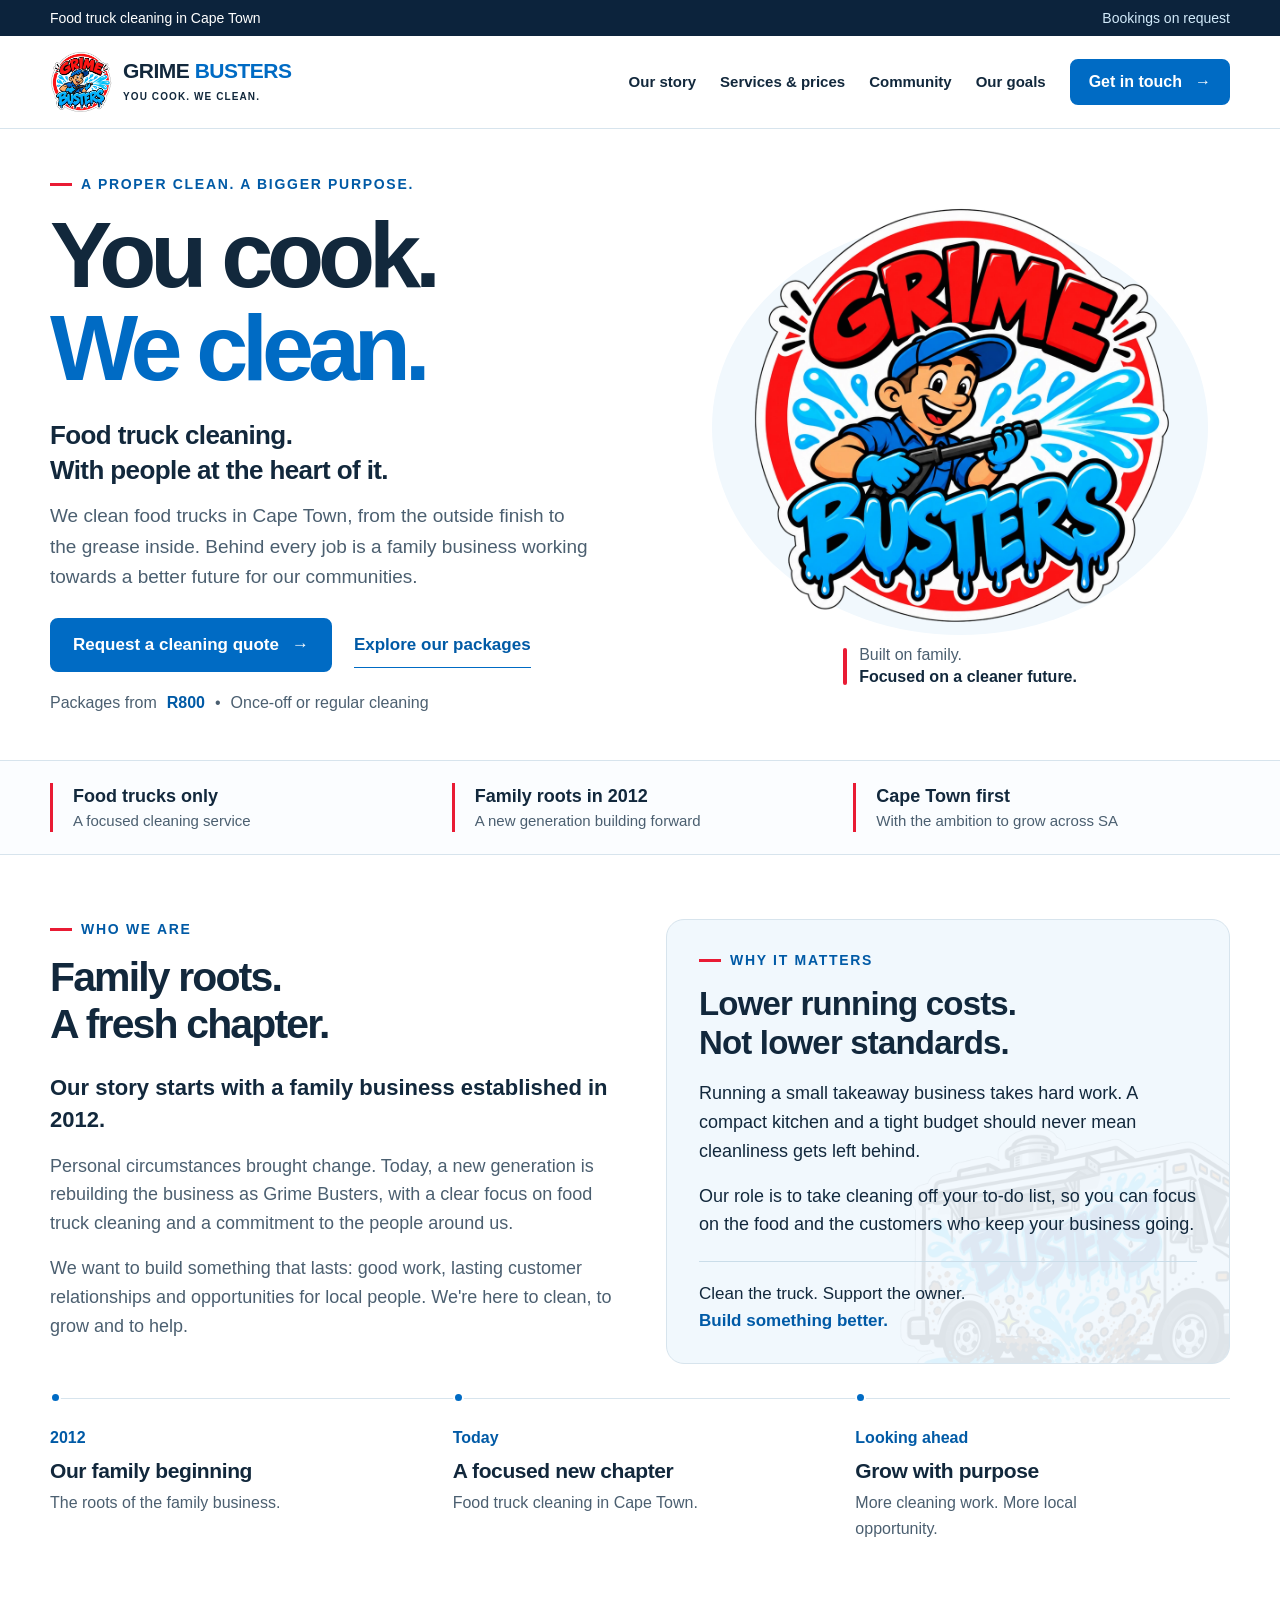
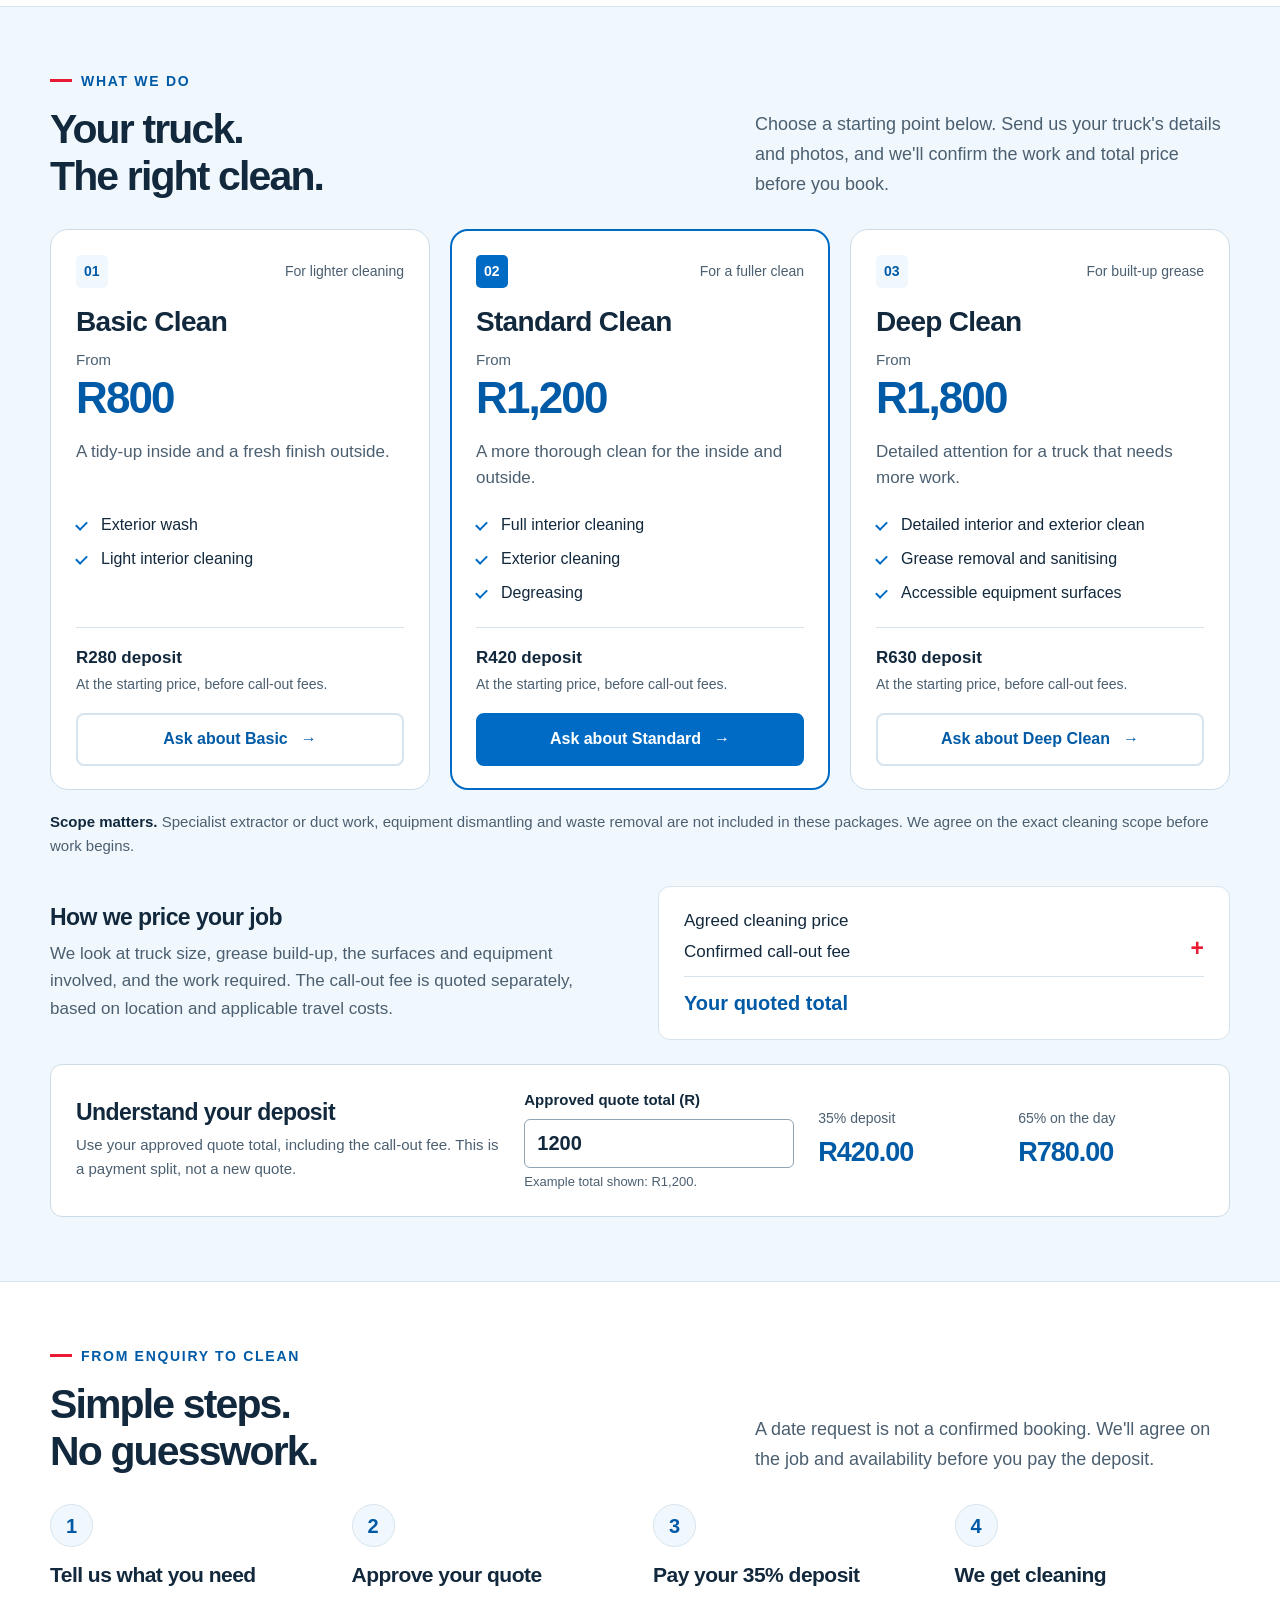
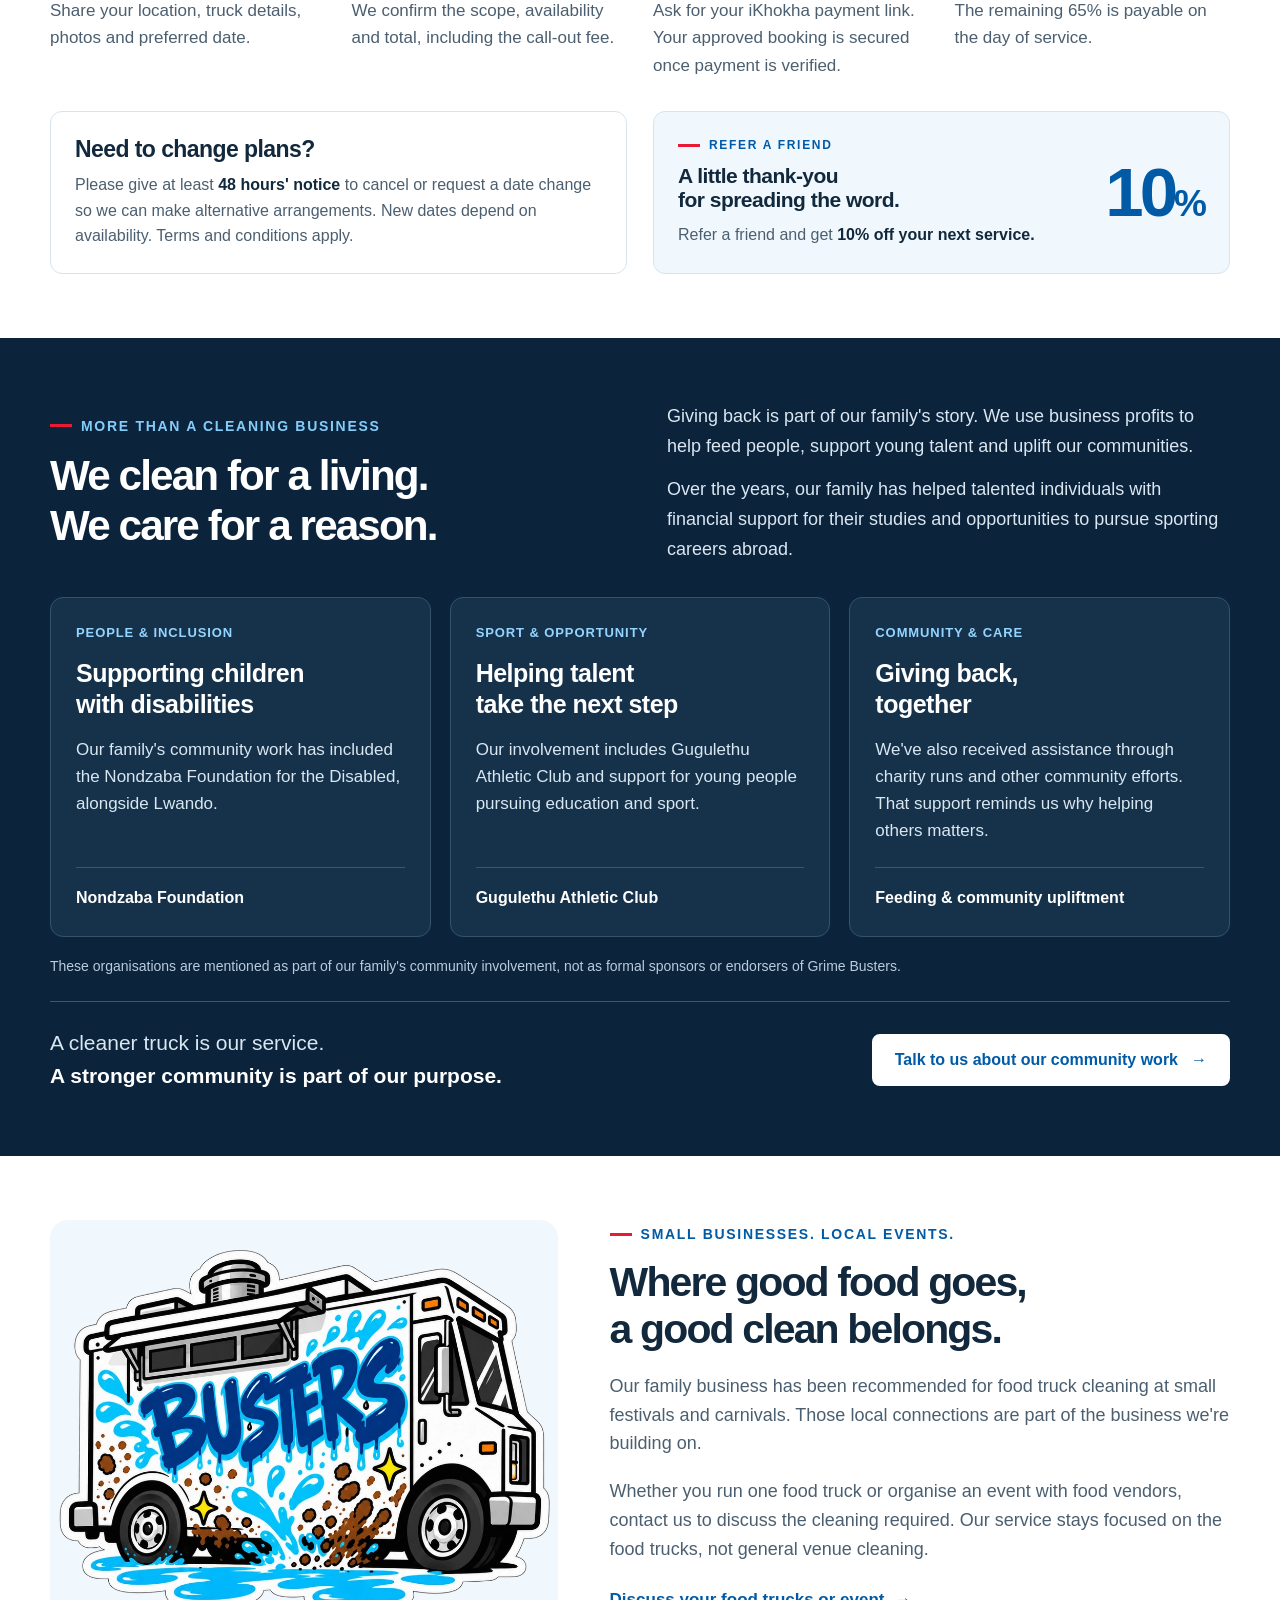
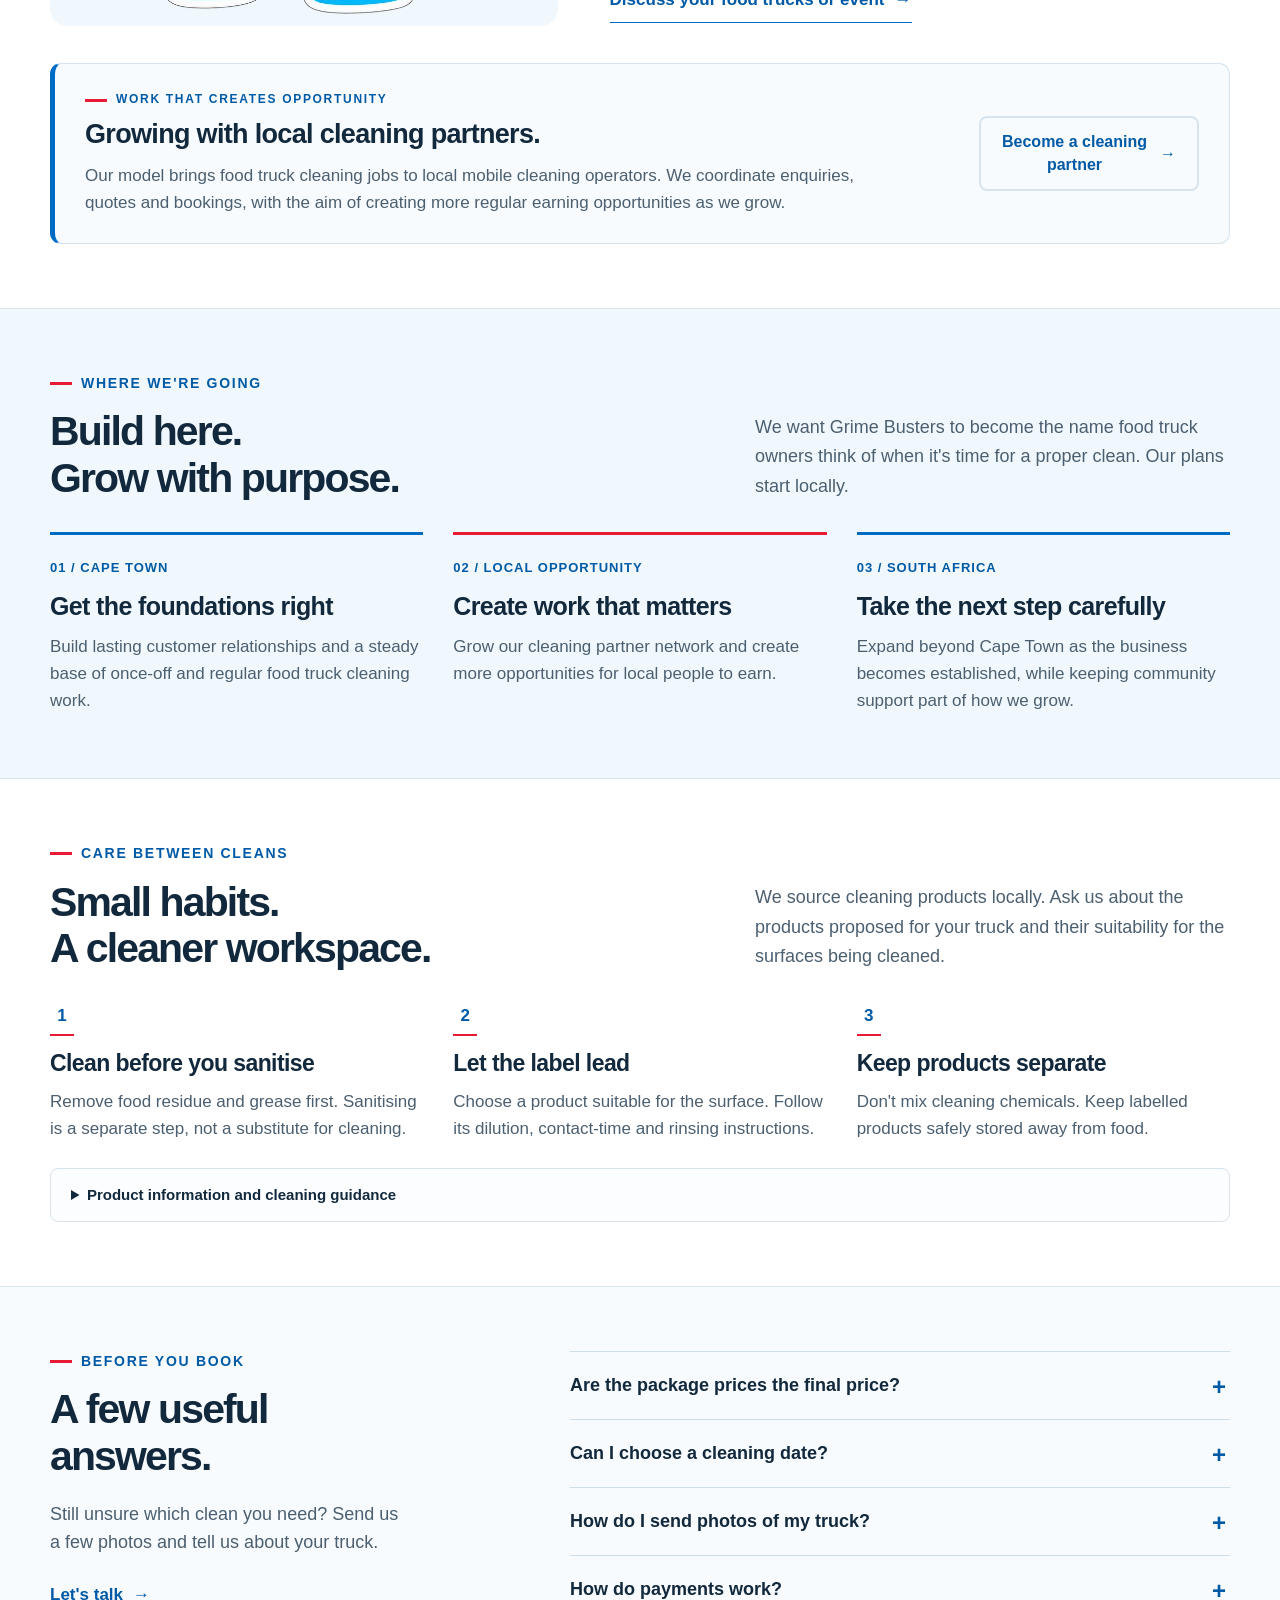
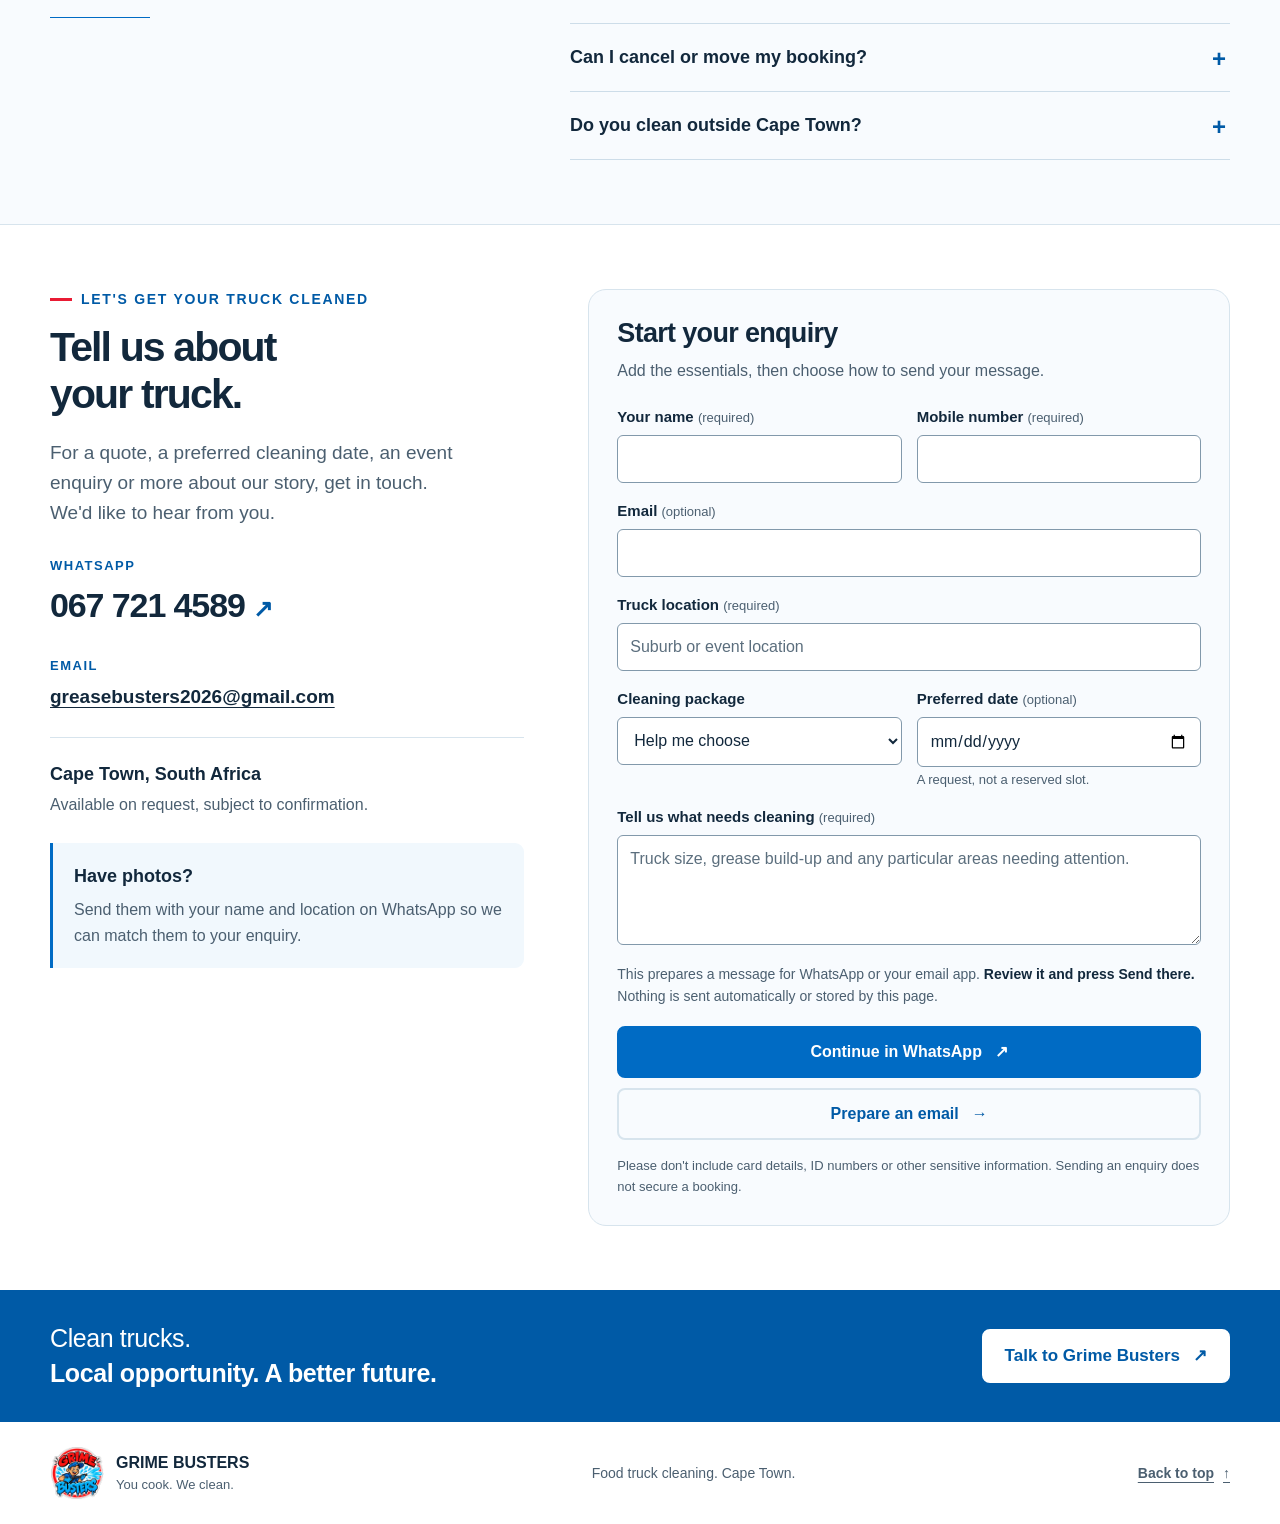
==== index.html @ 223e7a31 "Add files via upload" ====
<!doctype html>
<html lang="en-ZA">
<head>
  <meta charset="utf-8">
  <meta name="viewport" content="width=device-width, initial-scale=1">
  <meta name="theme-color" content="#006bc4">
  <meta name="description" content="Grime Busters is a Cape Town food truck cleaning business with family roots in 2012. Explore our cleaning packages, community story and goals. Contact us for a quote.">
  <meta name="referrer" content="strict-origin-when-cross-origin">
  <meta property="og:type" content="website">
  <meta property="og:locale" content="en_ZA">
  <meta property="og:title" content="Grime Busters | You cook. We clean.">
  <meta property="og:description" content="Food truck cleaning in Cape Town. Family roots. Community purpose. Packages from R800. Contact us to find out more.">
  <meta property="og:image" content="assets/logo.webp">
  <meta property="og:image:alt" content="Grime Busters cartoon cleaning mascot logo">
  <meta name="twitter:card" content="summary">
  <title>Grime Busters | Food Truck Cleaning, Cape Town</title>
  <link rel="icon" type="image/png" href="assets/favicon.png">
  <link rel="preload" href="assets/logo.webp" as="image" type="image/webp">
  <link rel="stylesheet" href="assets/styles.css">
  <script src="site-config.js" defer></script>
  <script src="assets/site.js" defer></script>
</head>
<body>
  <a class="skip-link" href="#main">Skip to content</a>
  <div class="topbar"><div class="wrap topbar-inner"><span>Food truck cleaning in Cape Town</span><span>Bookings on request</span></div></div>
  <header class="site-header">
    <div class="wrap header-inner">
      <a href="#home" class="brand" aria-label="Grime Busters, back to top">
        <img src="assets/logo.webp" width="62" height="62" alt="Grime Busters">
        <span><strong>GRIME <span>BUSTERS</span></strong><small>YOU COOK. WE CLEAN.</small></span>
      </a>
      <button class="menu-toggle" type="button" aria-controls="main-nav" aria-expanded="false" hidden><span>Menu</span><svg width="22" height="22" viewBox="0 0 24 24" aria-hidden="true"><path d="M4 6h16M4 12h16M4 18h16"/></svg></button>
      <nav id="main-nav" class="main-nav" aria-label="Main navigation">
        <a href="#story">Our story</a><a href="#pricing">Services &amp; prices</a><a href="#community">Community</a><a href="#goals">Our goals</a><a class="button button-small" href="#contact">Get in touch <span aria-hidden="true">&rarr;</span></a>
      </nav>
    </div>
  </header>

  <main id="main">
    <section id="home" class="hero wrap" aria-labelledby="hero-title">
      <div class="hero-copy">
        <p class="eyebrow">A proper clean. A bigger purpose.</p>
        <h1 id="hero-title">You cook.<br><span>We clean.</span></h1>
        <p class="hero-lead">Food truck cleaning.<br>With people at the heart of it.</p>
        <p class="hero-description">We clean food trucks in Cape Town, from the outside finish to the grease inside. Behind every job is a family business working towards a better future for our communities.</p>
        <div class="actions"><a class="button" href="#contact">Request a cleaning quote <span aria-hidden="true">&rarr;</span></a><a class="text-link" href="#pricing">Explore our packages</a></div>
        <p class="hero-note">Packages from <strong>R800</strong> <span aria-hidden="true">&bull;</span> Once-off or regular cleaning</p>
      </div>
      <div class="hero-art">
        <div class="art-circle" aria-hidden="true"></div>
        <img class="hero-logo" src="assets/logo.webp" width="960" height="960" alt="Our smiling Grime Busters mascot in a blue uniform, cap and gloves, holding a pressure washer." fetchpriority="high">
        <div class="art-caption"><span class="caption-line" aria-hidden="true"></span><span>Built on family.<br><strong>Focused on a cleaner future.</strong></span></div>
      </div>
    </section>

    <div class="identity-strip"><div class="wrap identity-grid">
      <div><strong>Food trucks only</strong><span>A focused cleaning service</span></div>
      <div><strong>Family roots in 2012</strong><span>A new generation building forward</span></div>
      <div><strong>Cape Town first</strong><span>With the ambition to grow across SA</span></div>
    </div></div>

    <section id="story" class="section wrap" aria-labelledby="story-title">
      <div class="story-grid">
        <div>
          <p class="eyebrow">Who we are</p>
          <h2 id="story-title">Family roots.<br>A fresh chapter.</h2>
          <p class="lead">Our story starts with a family business established in 2012.</p>
          <p>Personal circumstances brought change. Today, a new generation is rebuilding the business as Grime Busters, with a clear focus on food truck cleaning and a commitment to the people around us.</p>
          <p>We want to build something that lasts: good work, lasting customer relationships and opportunities for local people. We're here to clean, to grow and to help.</p>
        </div>
        <div class="story-panel">
          <p class="eyebrow">Why it matters</p>
          <h3>Lower running costs.<br>Not lower standards.</h3>
          <p>Running a small takeaway business takes hard work. A compact kitchen and a tight budget should never mean cleanliness gets left behind.</p>
          <p>Our role is to take cleaning off your to-do list, so you can focus on the food and the customers who keep your business going.</p>
          <div class="story-signoff">Clean the truck. Support the owner.<br><strong>Build something better.</strong></div>
          <img class="story-watermark" src="assets/truck.webp" width="960" height="960" alt="" loading="lazy" aria-hidden="true">
        </div>
      </div>
      <div class="timeline" aria-label="Our business journey">
        <div><span class="timeline-dot" aria-hidden="true"></span><strong>2012</strong><h3>Our family beginning</h3><p>The roots of the family business.</p></div>
        <div><span class="timeline-dot" aria-hidden="true"></span><strong>Today</strong><h3>A focused new chapter</h3><p>Food truck cleaning in Cape Town.</p></div>
        <div><span class="timeline-dot" aria-hidden="true"></span><strong>Looking ahead</strong><h3>Grow with purpose</h3><p>More cleaning work. More local opportunity.</p></div>
      </div>
    </section>

    <section id="pricing" class="section tint-section" aria-labelledby="pricing-title">
      <div class="wrap">
        <div class="section-head"><div><p class="eyebrow">What we do</p><h2 id="pricing-title">Your truck.<br>The right clean.</h2></div><p>Choose a starting point below. Send us your truck's details and photos, and we'll confirm the work and total price before you book.</p></div>
        <div class="price-grid">
          <article class="price-card">
            <div class="package-top"><span class="package-number">01</span><span class="package-fit">For lighter cleaning</span></div>
            <h3>Basic Clean</h3><p class="price"><span>From</span> R800</p>
            <p class="package-description">A tidy-up inside and a fresh finish outside.</p>
            <ul class="check-list"><li>Exterior wash</li><li>Light interior cleaning</li></ul>
            <div class="deposit-line"><strong>R280 deposit</strong><span>At the starting price, before call-out fees.</span></div>
            <a class="button button-outline" data-package="Basic Clean" href="#contact">Ask about Basic <span aria-hidden="true">&rarr;</span></a>
          </article>
          <article class="price-card highlighted">
            <div class="package-top"><span class="package-number">02</span><span class="package-fit">For a fuller clean</span></div>
            <h3>Standard Clean</h3><p class="price"><span>From</span> R1,200</p>
            <p class="package-description">A more thorough clean for the inside and outside.</p>
            <ul class="check-list"><li>Full interior cleaning</li><li>Exterior cleaning</li><li>Degreasing</li></ul>
            <div class="deposit-line"><strong>R420 deposit</strong><span>At the starting price, before call-out fees.</span></div>
            <a class="button" data-package="Standard Clean" href="#contact">Ask about Standard <span aria-hidden="true">&rarr;</span></a>
          </article>
          <article class="price-card">
            <div class="package-top"><span class="package-number">03</span><span class="package-fit">For built-up grease</span></div>
            <h3>Deep Clean</h3><p class="price"><span>From</span> R1,800</p>
            <p class="package-description">Detailed attention for a truck that needs more work.</p>
            <ul class="check-list"><li>Detailed interior and exterior clean</li><li>Grease removal and sanitising</li><li>Accessible equipment surfaces</li></ul>
            <div class="deposit-line"><strong>R630 deposit</strong><span>At the starting price, before call-out fees.</span></div>
            <a class="button button-outline" data-package="Deep Clean" href="#contact">Ask about Deep Clean <span aria-hidden="true">&rarr;</span></a>
          </article>
        </div>
        <p class="scope-note"><strong>Scope matters.</strong> Specialist extractor or duct work, equipment dismantling and waste removal are not included in these packages. We agree on the exact cleaning scope before work begins.</p>
        <div class="pricing-explainer">
          <div><h3>How we price your job</h3><p>We look at truck size, grease build-up, the surfaces and equipment involved, and the work required. The call-out fee is quoted separately, based on location and applicable travel costs.</p></div>
          <div class="quote-equation"><span>Agreed cleaning price</span><b aria-hidden="true">+</b><span>Confirmed call-out fee</span><b aria-hidden="true">=</b><strong>Your quoted total</strong></div>
        </div>
        <div class="deposit-calculator js-only" hidden>
          <div><h3>Understand your deposit</h3><p>Use your approved quote total, including the call-out fee. This is a payment split, not a new quote.</p></div>
          <div class="calc-controls"><label for="quote-total">Approved quote total (R)</label><input type="number" id="quote-total" value="1200" min="0.01" max="1000000" step="0.01" inputmode="decimal" aria-describedby="calc-help"><span id="calc-help">Example total shown: R1,200.</span></div>
          <div class="calc-results" role="status" aria-live="polite" aria-atomic="true"><div><span>35% deposit</span><strong id="deposit-output">R420.00</strong></div><div><span>65% on the day</span><strong id="balance-output">R780.00</strong></div><p id="calc-error" hidden>Enter a valid total between R0.01 and R1,000,000.</p></div>
        </div>
      </div>
    </section>

    <section class="section wrap booking-section" aria-labelledby="booking-title">
      <div class="section-head"><div><p class="eyebrow">From enquiry to clean</p><h2 id="booking-title">Simple steps.<br>No guesswork.</h2></div><p>A date request is not a confirmed booking. We'll agree on the job and availability before you pay the deposit.</p></div>
      <ol class="booking-steps">
        <li><span class="step-number">1</span><h3>Tell us what you need</h3><p>Share your location, truck details, photos and preferred date.</p></li>
        <li><span class="step-number">2</span><h3>Approve your quote</h3><p>We confirm the scope, availability and total, including the call-out fee.</p></li>
        <li><span class="step-number">3</span><h3>Pay your 35% deposit</h3><p>Ask for your iKhokha payment link. Your approved booking is secured once payment is verified.</p></li>
        <li><span class="step-number">4</span><h3>We get cleaning</h3><p>The remaining 65% is payable on the day of service.</p></li>
      </ol>
      <div class="booking-notes">
        <div><h3>Need to change plans?</h3><p>Please give at least <strong>48 hours' notice</strong> to cancel or request a date change so we can make alternative arrangements. New dates depend on availability. Terms and conditions apply.</p></div>
        <div class="referral-note"><div><span class="eyebrow">Refer a friend</span><h3>A little thank-you<br>for spreading the word.</h3><p>Refer a friend and get <strong>10% off your next service.</strong></p></div><strong class="referral-value" aria-hidden="true">10<span>%</span></strong></div>
      </div>
    </section>

    <section id="community" class="section community-section" aria-labelledby="community-title">
      <div class="wrap">
        <div class="community-intro"><div><p class="eyebrow light">More than a cleaning business</p><h2 id="community-title">We clean for a living.<br>We care for a reason.</h2></div><div><p>Giving back is part of our family's story. We use business profits to help feed people, support young talent and uplift our communities.</p><p>Over the years, our family has helped talented individuals with financial support for their studies and opportunities to pursue sporting careers abroad.</p></div></div>
        <div class="impact-grid">
          <article><span class="impact-label">People &amp; inclusion</span><h3>Supporting children<br>with disabilities</h3><p>Our family's community work has included the Nondzaba Foundation for the Disabled, alongside Lwando.</p><div class="community-org" data-org="nondzaba"><span>Nondzaba Foundation</span></div></article>
          <article><span class="impact-label">Sport &amp; opportunity</span><h3>Helping talent<br>take the next step</h3><p>Our involvement includes Gugulethu Athletic Club and support for young people pursuing education and sport.</p><div class="community-org" data-org="gugulethu"><span>Gugulethu Athletic Club</span></div></article>
          <article><span class="impact-label">Community &amp; care</span><h3>Giving back,<br>together</h3><p>We've also received assistance through charity runs and other community efforts. That support reminds us why helping others matters.</p><div class="community-org"><span>Feeding &amp; community upliftment</span></div></article>
        </div>
        <p class="community-note">These organisations are mentioned as part of our family's community involvement, not as formal sponsors or endorsers of Grime Busters.</p>
        <div class="community-bottom"><p>A cleaner truck is our service.<br><strong>A stronger community is part of our purpose.</strong></p><a class="button button-white" href="mailto:greasebusters2026@gmail.com?subject=Community%20enquiry%20%7C%20Grime%20Busters">Talk to us about our community work <span aria-hidden="true">&rarr;</span></a></div>
      </div>
    </section>

    <section class="section wrap work-section" aria-labelledby="work-title">
      <div class="work-grid">
        <div class="work-art"><img src="assets/truck.webp" width="960" height="960" loading="lazy" alt="The original Busters food truck illustration with water splashes and cleaning sparkles."></div>
        <div><p class="eyebrow">Small businesses. Local events.</p><h2 id="work-title">Where good food goes,<br>a good clean belongs.</h2><p>Our family business has been recommended for food truck cleaning at small festivals and carnivals. Those local connections are part of the business we're building on.</p><p>Whether you run one food truck or organise an event with food vendors, contact us to discuss the cleaning required. Our service stays focused on the food trucks, not general venue cleaning.</p><a class="text-link" data-enquiry="event" href="#contact">Discuss your food trucks or event <span aria-hidden="true">&rarr;</span></a></div>
      </div>
      <div class="jobs-banner"><div><p class="eyebrow">Work that creates opportunity</p><h3>Growing with local cleaning partners.</h3><p>Our model brings food truck cleaning jobs to local mobile cleaning operators. We coordinate enquiries, quotes and bookings, with the aim of creating more regular earning opportunities as we grow.</p></div><a class="button button-outline" href="mailto:greasebusters2026@gmail.com?subject=Cleaning%20partner%20enquiry%20%7C%20Grime%20Busters">Become a cleaning partner <span aria-hidden="true">&rarr;</span></a></div>
    </section>

    <section id="goals" class="section goals-section" aria-labelledby="goals-title">
      <div class="wrap">
        <div class="section-head"><div><p class="eyebrow">Where we're going</p><h2 id="goals-title">Build here.<br>Grow with purpose.</h2></div><p>We want Grime Busters to become the name food truck owners think of when it's time for a proper clean. Our plans start locally.</p></div>
        <div class="goals-grid"><article><span>01 / CAPE TOWN</span><h3>Get the foundations right</h3><p>Build lasting customer relationships and a steady base of once-off and regular food truck cleaning work.</p></article><article><span>02 / LOCAL OPPORTUNITY</span><h3>Create work that matters</h3><p>Grow our cleaning partner network and create more opportunities for local people to earn.</p></article><article><span>03 / SOUTH AFRICA</span><h3>Take the next step carefully</h3><p>Expand beyond Cape Town as the business becomes established, while keeping community support part of how we grow.</p></article></div>
      </div>
    </section>

    <section class="section wrap care-section" aria-labelledby="care-title">
      <div class="section-head"><div><p class="eyebrow">Care between cleans</p><h2 id="care-title">Small habits.<br>A cleaner workspace.</h2></div><p>We source cleaning products locally. Ask us about the products proposed for your truck and their suitability for the surfaces being cleaned.</p></div>
      <div class="tips-grid"><article><span class="tip-number">1</span><h3>Clean before you sanitise</h3><p>Remove food residue and grease first. Sanitising is a separate step, not a substitute for cleaning.</p></article><article><span class="tip-number">2</span><h3>Let the label lead</h3><p>Choose a product suitable for the surface. Follow its dilution, contact-time and rinsing instructions.</p></article><article><span class="tip-number">3</span><h3>Keep products separate</h3><p>Don't mix cleaning chemicals. Keep labelled products safely stored away from food.</p></article></div>
      <details class="guidance-details"><summary>Product information and cleaning guidance</summary><div><p>Ask us for the product details for your clean. Check certification against the exact product, rather than relying on a general approval claim. Product certification does not certify the whole cleaning business.</p><p>General guidance: <a href="https://www.act.gov.au/business/food-safety-for-businesses/handling-preparing-and-storing-food/cleaning-and-sanitising-food-premises-and-equipment" target="_blank" rel="noopener noreferrer">cleaning and sanitising surfaces</a>; <a href="https://www.cdc.gov/hygiene/about/how-to-clean-and-disinfect-early-care-and-education-settings.html" target="_blank" rel="noopener noreferrer">safe handling of cleaning products</a>; <a href="https://www.sabs.co.za/sabs-comments-on-the-illegal-use-of-its-mark-on-sanitizers" target="_blank" rel="noopener noreferrer">SABS advice on checking approval claims</a>.</p><p>Follow the product label and your food-safety procedures. Our cleaning service does not replace a health inspection or official food-premises certification.</p></div></details>
    </section>

    <section id="faq" class="section faq-section" aria-labelledby="faq-title">
      <div class="wrap faq-grid"><div><p class="eyebrow">Before you book</p><h2 id="faq-title">A few useful<br>answers.</h2><p>Still unsure which clean you need? Send us a few photos and tell us about your truck.</p><a class="text-link" href="#contact">Let's talk <span aria-hidden="true">&rarr;</span></a></div>
      <div class="faq-list">
        <details><summary>Are the package prices the final price?</summary><p>No. R800, R1,200 and R1,800 are starting prices. We confirm the cleaning scope and quote the call-out fee separately before you agree to the job.</p></details>
        <details><summary>Can I choose a cleaning date?</summary><p>Yes, you can request a preferred date. Availability is confirmed by us. Your booking is secured after the quote and date are approved and the 35% deposit is verified.</p></details>
        <details><summary>How do I send photos of my truck?</summary><p>Send them to <a href="https://wa.me/27677214589" target="_blank" rel="noopener noreferrer">067 721 4589 on WhatsApp</a>, together with your name and truck location. Photos are sent in WhatsApp, not uploaded through this website.</p></details>
        <details><summary>How do payments work?</summary><p>We use iKhokha. After your quote and date are agreed, ask us for the payment link for your 35% deposit. The remaining 65% is due on the service day. This website does not collect card details.</p></details>
        <details><summary>Can I cancel or move my booking?</summary><p>Please give at least 48 hours' notice so we can make alternative arrangements. Replacement dates depend on availability. Contact us as soon as possible if your plans change. Ask for the full cancellation terms before paying.</p></details>
        <details><summary>Do you clean outside Cape Town?</summary><p>Cape Town is our current focus. Expansion is a future goal, not a promise of nationwide availability. Contact us with your location so we can discuss your request.</p></details>
      </div></div>
    </section>

    <section id="contact" class="section wrap contact-section" aria-labelledby="contact-title">
      <div class="contact-grid">
        <div class="contact-copy"><p class="eyebrow">Let's get your truck cleaned</p><h2 id="contact-title">Tell us about<br>your truck.</h2><p>For a quote, a preferred cleaning date, an event enquiry or more about our story, get in touch. We'd like to hear from you.</p>
          <div class="contact-method"><span>WHATSAPP</span><a class="contact-phone" href="https://wa.me/27677214589?text=Hi%20Grime%20Busters%2C%20I%27d%20like%20more%20information%20about%20food%20truck%20cleaning." target="_blank" rel="noopener noreferrer">067 721 4589 <span aria-hidden="true">&nearr;</span></a></div>
          <div class="contact-method"><span>EMAIL</span><a class="contact-email" href="mailto:greasebusters2026@gmail.com">greasebusters2026@gmail.com</a></div>
          <div class="contact-location"><strong>Cape Town, South Africa</strong><span>Available on request, subject to confirmation.</span></div>
          <div class="contact-extra"><strong>Have photos?</strong><p>Send them with your name and location on WhatsApp so we can match them to your enquiry.</p></div>
          <div id="connected-links" class="connected-links" hidden></div>
        </div>
        <div class="enquiry-card">
          <h3>Start your enquiry</h3><p class="form-intro">Add the essentials, then choose how to send your message.</p>
          <noscript><p class="no-js-note">Use the WhatsApp number or email address alongside this form. The enquiry builder needs JavaScript, but the rest of this website does not.</p></noscript>
          <form id="enquiry-form" hidden>
            <div class="form-grid">
              <div class="field"><label for="customer-name">Your name <span>(required)</span></label><input type="text" id="customer-name" name="name" autocomplete="name" required maxlength="80"></div>
              <div class="field"><label for="customer-phone">Mobile number <span>(required)</span></label><input type="tel" id="customer-phone" name="phone" autocomplete="tel" required maxlength="30" pattern="[0-9+\(\) .\-]{7,30}"></div>
              <div class="field wide"><label for="customer-email">Email <span>(optional)</span></label><input type="email" id="customer-email" name="email" autocomplete="email" maxlength="120"></div>
              <div class="field wide"><label for="truck-location">Truck location <span>(required)</span></label><input type="text" id="truck-location" name="location" placeholder="Suburb or event location" required maxlength="150"></div>
              <div class="field"><label for="package">Cleaning package</label><select id="package" name="package"><option>Help me choose</option><option>Basic Clean</option><option>Standard Clean</option><option>Deep Clean</option><option>Food truck event enquiry</option></select></div>
              <div class="field"><label for="preferred-date">Preferred date <span>(optional)</span></label><input type="date" id="preferred-date" name="date"><small>A request, not a reserved slot.</small></div>
              <div class="field wide"><label for="requirements">Tell us what needs cleaning <span>(required)</span></label><textarea id="requirements" name="requirements" rows="3" maxlength="700" placeholder="Truck size, grease build-up and any particular areas needing attention." required></textarea></div>
            </div>
            <p class="form-notice">This prepares a message for WhatsApp or your email app. <strong>Review it and press Send there.</strong> Nothing is sent automatically or stored by this page.</p>
            <div class="form-actions"><button class="button" type="submit">Continue in WhatsApp <span aria-hidden="true">&nearr;</span></button><button class="button button-outline" type="button" id="email-enquiry">Prepare an email <span aria-hidden="true">&rarr;</span></button></div>
            <div id="enquiry-status" role="status" aria-live="polite" class="enquiry-status" hidden></div>
            <div id="message-fallback" hidden><label for="message-copy">Your prepared message</label><textarea id="message-copy" rows="5" readonly></textarea><button class="copy-button" type="button" id="copy-message">Copy message</button><p>Send it to our WhatsApp number or email address above.</p></div>
            <p class="privacy-note">Please don't include card details, ID numbers or other sensitive information. Sending an enquiry does not secure a booking.</p>
          </form>
        </div>
      </div>
    </section>
    <div class="closing-band"><div class="wrap"><p>Clean trucks.<br><strong>Local opportunity. A better future.</strong></p><a class="button button-white" href="https://wa.me/27677214589?text=Hi%20Grime%20Busters%2C%20please%20tell%20me%20more%20about%20your%20food%20truck%20cleaning." target="_blank" rel="noopener noreferrer">Talk to Grime Busters <span aria-hidden="true">&nearr;</span></a></div></div>
  </main>

  <footer class="site-footer"><div class="wrap footer-inner"><div class="footer-brand"><img src="assets/logo.webp" width="54" height="54" alt="" loading="lazy"><div><strong>GRIME BUSTERS</strong><span>You cook. We clean.</span></div></div><p>Food truck cleaning. Cape Town.</p><a href="#home">Back to top <span aria-hidden="true">&uarr;</span></a></div></footer>
  <div class="mobile-contact" aria-label="Quick contact"><a href="#contact">Request a quote <span aria-hidden="true">&rarr;</span></a><a href="https://wa.me/27677214589" target="_blank" rel="noopener noreferrer">WhatsApp us <span aria-hidden="true">&nearr;</span></a></div>
</body>
</html>
---- assets/styles.css ----
:root{--blue:#006bc4;--blue-deep:#005aa6;--navy:#0c233c;--red:#e91b34;--red-dark:#c7112b;--ink:#12283c;--muted:#4b5f70;--ice:#f1f8fd;--line:#d7e4ed;--white:#fff;--max:1180px;--radius:18px}
*,*::before,*::after{box-sizing:border-box}
html{scroll-behavior:smooth;scroll-padding-top:104px}
body{margin:0;color:var(--ink);background:var(--white);font-family:Arial,Helvetica,sans-serif;font-size:18px;line-height:1.6;-webkit-font-smoothing:antialiased}
[hidden]{display:none!important}
a{color:inherit;text-underline-offset:4px}button,input,select,textarea{font:inherit}button,a{-webkit-tap-highlight-color:transparent}button{cursor:pointer}input,select,textarea{max-width:100%}input,textarea,select{color:var(--ink)}input[type=date]{min-width:0}button:disabled{cursor:not-allowed}
a:focus-visible,button:focus-visible,input:focus-visible,select:focus-visible,textarea:focus-visible,summary:focus-visible{outline:3px solid var(--red-dark);outline-offset:4px}
img{display:block;max-width:100%;height:auto}h1,h2,h3,p{margin:0}h1,h2,h3{line-height:1.14;letter-spacing:-.045em}h1{font-size:clamp(76px,7.3vw,108px);font-weight:900;letter-spacing:-.065em;line-height:.99}h2{font-size:clamp(34px,3.2vw,46px);font-weight:800}h3{font-size:25px;font-weight:800;letter-spacing:-.025em}p+p{margin-top:14px}strong{font-weight:750}svg{display:block;fill:none;stroke:currentColor;stroke-width:2;stroke-linecap:round;stroke-linejoin:round;flex-shrink:0}
.wrap{width:min(var(--max),calc(100% - 64px));margin-inline:auto}.section{padding-block:64px}.eyebrow{font-size:14px;font-weight:800;letter-spacing:1.7px;line-height:1.45;color:var(--blue-deep);text-transform:uppercase;display:flex;align-items:center;gap:9px}.eyebrow::before{content:'';height:3px;width:22px;background:var(--red);flex-shrink:0}.eyebrow+h1,.eyebrow+h2{margin-top:15px}.lead{font-size:22px;font-weight:700;color:var(--ink);line-height:1.45}.actions{display:flex;align-items:center;flex-wrap:wrap;gap:22px}.button{display:inline-flex;align-items:center;justify-content:center;gap:13px;min-height:52px;padding:13px 21px;border:2px solid var(--blue);border-radius:8px;background:var(--blue);color:var(--white);text-decoration:none;font-size:17px;font-weight:700;line-height:1.4;text-align:center;transition:background .14s,border-color .14s}.button:hover{background:var(--blue-deep);border-color:var(--blue-deep)}.button-small{min-height:46px;padding:10px 17px;font-size:16px}.button-outline{color:var(--blue-deep);background:transparent;border-color:var(--line)}.button-outline:hover{background:var(--ice);border-color:var(--blue)}.button-white{background:white;border-color:white;color:var(--blue-deep)}.button-white:hover{background:#dfedff;border-color:#dfedff}.text-link{display:inline-flex;align-items:center;gap:10px;font-weight:700;font-size:17px;min-height:46px;text-decoration:none;border-bottom:1px solid var(--blue);color:var(--blue-deep)}.text-link:hover{color:var(--navy)}.skip-link{position:absolute;top:-90px;left:20px;z-index:100;background:white;padding:12px 18px}.skip-link:focus{top:10px}
.topbar{background:var(--navy);color:#fff;font-size:14px}.topbar-inner{display:flex;justify-content:space-between;align-items:center;gap:15px;min-height:36px;padding-block:4px}.topbar-inner span:last-child{color:#d2eafa}.site-header{border-bottom:1px solid var(--line);position:sticky;top:0;background:white;z-index:20}.header-inner{min-height:92px;display:flex;align-items:center;justify-content:space-between;gap:28px}.brand{display:flex;align-items:center;gap:11px;text-decoration:none;flex-shrink:0}.brand>img{width:62px;height:62px}.brand strong{font-size:21px;letter-spacing:-.5px;line-height:1.1;display:block;font-weight:900}.brand strong span{color:var(--blue)}.brand small{font-size:10px;letter-spacing:1.1px;font-weight:800;display:block;margin-top:6px}.main-nav{display:flex;align-items:center;gap:24px;font-size:15px;font-weight:700}.main-nav>a:not(.button){text-decoration:none;padding-block:12px}.main-nav>a:not(.button):hover{color:var(--blue);text-decoration:underline}.menu-toggle{background:white;border:1px solid var(--line);min-height:44px;border-radius:7px;padding:9px 12px;display:flex;align-items:center;gap:8px;font-size:15px;font-weight:700}
.hero{display:grid;grid-template-columns:1.13fr 1fr;gap:30px;align-items:center;padding-top:45px;padding-bottom:44px;position:relative}.hero h1 span{color:var(--blue)}.hero-lead{font-size:26px;line-height:1.32;font-weight:750;letter-spacing:-.6px;margin-top:24px}.hero-description{max-width:540px;color:var(--muted);margin-top:14px;font-size:19px;line-height:1.62}.hero .actions{margin-top:25px}.hero-note{display:flex;gap:10px;flex-wrap:wrap;font-size:16px;margin-top:18px;color:var(--muted)}.hero-note strong{color:var(--blue-deep)}.hero-art{position:relative;min-width:0;display:flex;align-items:center;flex-direction:column;justify-content:center}.hero-logo{width:430px;position:relative;z-index:1}.art-circle{position:absolute;inset:4% 4% 11% 4%;border-radius:50%;background:var(--ice);z-index:0}.art-caption{display:flex;gap:12px;align-items:center;position:relative;margin-top:13px;font-size:16px;line-height:1.4;color:var(--muted)}.art-caption strong{color:var(--ink)}.caption-line{height:37px;width:4px;border-radius:5px;background:var(--red)}
.identity-strip{border-block:1px solid var(--line);background:#fbfdff}.identity-grid{display:grid;grid-template-columns:repeat(3,1fr);padding-block:22px;gap:25px}.identity-grid>div{display:flex;flex-direction:column;line-height:1.5;padding-left:20px;border-left:3px solid var(--red)}.identity-grid strong{font-size:18px}.identity-grid span{font-size:15px;color:var(--muted)}
.story-grid{display:grid;grid-template-columns:1fr 1fr;gap:52px;align-items:start}.story-grid .lead{margin-top:24px}.story-grid p:not(.eyebrow):not(.lead){color:var(--muted);margin-top:16px}.story-panel{background:var(--ice);border:1px solid var(--line);padding:30px 32px 28px;border-radius:var(--radius);position:relative;overflow:hidden;isolation:isolate}.story-panel h3{font-size:33px;line-height:1.18;margin-top:15px}.story-panel p,.story-panel h3,.story-signoff{position:relative;z-index:1}.story-panel p:not(.eyebrow){color:var(--ink)!important}.story-signoff{margin-top:22px;padding-top:18px;border-top:1px solid #cadde9;font-size:17px;line-height:1.6}.story-signoff strong{color:var(--blue-deep)}.story-watermark{position:absolute;width:370px;right:-40px;bottom:-80px;opacity:.08;z-index:0;pointer-events:none}.timeline{display:grid;grid-template-columns:repeat(3,1fr);gap:28px;margin-top:34px;padding-top:17px;border-top:1px solid var(--line)}.timeline>div{position:relative;padding-top:7px}.timeline-dot{position:absolute;top:-24px;left:0;height:11px;width:11px;border:2px solid white;border-radius:50%;background:var(--blue)}.timeline strong{color:var(--blue-deep);font-size:16px}.timeline h3{font-size:21px;margin-top:8px;letter-spacing:-.4px}.timeline p{font-size:16px;color:var(--muted);margin-top:7px;max-width:290px}
.tint-section{background:var(--ice);border-block:1px solid var(--line)}.section-head{display:flex;align-items:flex-end;justify-content:space-between;gap:50px;margin-bottom:30px}.section-head>p{max-width:475px;color:var(--muted);font-size:18px;line-height:1.65}.price-grid{display:grid;grid-template-columns:repeat(3,minmax(0,1fr));gap:20px}.price-card{border:1px solid #cbdce8;border-radius:var(--radius);background:white;padding:25px 25px 23px;display:flex;flex-direction:column}.price-card.highlighted{border:2px solid var(--blue);padding:24px 24px 22px}.package-top{display:flex;justify-content:space-between;align-items:center;gap:12px;margin-bottom:18px}.package-number{background:var(--ice);color:var(--blue-deep);font-size:14px;font-weight:800;padding:5px 8px;border-radius:5px}.highlighted .package-number{background:var(--blue);color:white}.package-fit{font-size:14px;color:var(--muted)}.price-card h3{font-size:28px}.price{font-size:44px;font-weight:800;line-height:1.2;letter-spacing:-1.9px;color:var(--blue-deep);margin-top:13px;white-space:nowrap}.price>span{font-size:15px;letter-spacing:0;font-weight:500;display:block;margin-bottom:3px;color:var(--muted)}.package-description{margin-top:15px;font-size:17px;color:var(--muted);line-height:1.5;min-height:52px}.check-list{list-style:none;padding:0;margin:22px 0;flex:1;display:flex;flex-direction:column;gap:10px;font-size:16px;line-height:1.5}.check-list li{position:relative;padding-left:25px}.check-list li::before{content:'';position:absolute;left:2px;top:6px;height:11px;width:7px;border:solid var(--blue);border-width:0 2px 2px 0;transform:rotate(45deg)}.deposit-line{border-top:1px solid var(--line);padding-top:16px;margin-bottom:18px}.deposit-line strong{display:block;font-size:17px}.deposit-line span{display:block;font-size:14px;line-height:1.5;color:var(--muted);margin-top:3px}.price-card>.button{width:100%;font-size:16px;padding-inline:11px}.scope-note{font-size:15px;color:var(--muted);margin-top:20px}.scope-note strong{color:var(--ink)}.pricing-explainer{display:grid;grid-template-columns:1fr 1fr;gap:36px;margin-top:28px;align-items:center}.pricing-explainer h3,.deposit-calculator h3{font-size:23px}.pricing-explainer p{margin-top:10px;color:var(--muted);font-size:17px}.quote-equation{padding:21px 25px;background:#fff;border:1px solid var(--line);border-radius:12px;display:grid;grid-template-columns:1fr;line-height:1.5;position:relative}.quote-equation span{font-size:17px}.quote-equation b{position:absolute;right:25px;color:var(--red);font-size:23px;top:44px}.quote-equation b:nth-of-type(2){display:none}.quote-equation span:nth-of-type(2){padding-top:6px}.quote-equation strong{padding-top:11px;margin-top:11px;border-top:1px solid var(--line);font-size:20px;color:var(--blue-deep)}.deposit-calculator{margin-top:24px;padding:23px 25px;border:1px solid #cbdce8;border-radius:12px;background:white;display:grid;grid-template-columns:1.1fr .7fr 1fr;gap:24px;align-items:center}.deposit-calculator>div>p{font-size:15px;color:var(--muted);margin-top:8px}.calc-controls label{font-size:15px;font-weight:700;display:block;margin-bottom:7px}.calc-controls input{width:100%;font-size:20px;font-weight:700;border-radius:6px;border:1px solid #8fa4b5;padding:9px 12px;height:49px}.calc-controls>span{font-size:13px;display:block;color:var(--muted);margin-top:4px}.calc-results{display:grid;grid-template-columns:1fr 1fr;gap:14px}.calc-results>div>span{display:block;font-size:14px;line-height:1.4;color:var(--muted)}.calc-results strong{display:block;white-space:nowrap;font-size:27px;line-height:1.4;color:var(--blue-deep);letter-spacing:-1px;margin-top:5px}.calc-results #calc-error{grid-column:1/-1;color:var(--red-dark);font-size:14px}
.booking-steps{display:grid;grid-template-columns:repeat(4,1fr);padding:0;margin:0;list-style:none;gap:26px}.step-number{display:inline-flex;align-items:center;justify-content:center;width:43px;height:43px;border-radius:50%;background:var(--ice);color:var(--blue-deep);font-size:20px;font-weight:800;border:1px solid var(--line);margin-bottom:16px}.booking-steps h3{font-size:21px}.booking-steps p{font-size:17px;color:var(--muted);margin-top:10px}.booking-notes{margin-top:32px;display:grid;grid-template-columns:1fr 1fr;gap:26px;align-items:stretch}.booking-notes>div{padding:24px;border:1px solid var(--line);border-radius:12px}.booking-notes h3{font-size:23px}.booking-notes p{font-size:16px;color:var(--muted);margin-top:10px}.booking-notes p strong{color:var(--ink)}.referral-note{display:flex;align-items:center;gap:12px;justify-content:space-between;background:var(--ice)}.referral-note .eyebrow{font-size:12px}.referral-note h3{margin-top:10px;font-size:21px}.referral-value{font-size:69px;color:var(--blue-deep);letter-spacing:-4px;line-height:1;white-space:nowrap}.referral-value span{font-size:37px;letter-spacing:-2px}
.community-section{background:var(--navy);color:white;position:relative}.community-section h2{font-size:clamp(34px,3.3vw,47px);line-height:1.18}.eyebrow.light{color:#84cdfb}.community-intro{display:grid;grid-template-columns:1fr 1fr;gap:54px;align-items:center}.community-intro>div:last-child{color:#dae7f1;font-size:18px;line-height:1.65}.impact-grid{display:grid;grid-template-columns:repeat(3,1fr);gap:19px;margin-top:33px}.impact-grid article{background:#16324b;border:1px solid #36526b;border-radius:13px;padding:25px;display:flex;flex-direction:column}.impact-label{color:#94d5ff;font-size:13px;font-weight:700;letter-spacing:.9px;text-transform:uppercase}.impact-grid h3{font-size:25px;line-height:1.25;margin-top:14px;letter-spacing:-.5px}.impact-grid p{margin-top:15px;font-size:17px;color:#d9e7f1;flex:1}.community-org{border-top:1px solid #3d566b;margin-top:23px;padding-top:17px;color:white;font-weight:700;font-size:16px}.community-org img{max-height:80px;max-width:180px;object-fit:contain;margin-bottom:10px;background:white;padding:6px;border-radius:6px}.community-note{color:#b9ccdd;font-size:14px;margin-top:18px}.community-bottom{display:flex;align-items:center;justify-content:space-between;gap:30px;padding-top:25px;margin-top:24px;border-top:1px solid #3d566b}.community-bottom p{font-size:21px;line-height:1.55;color:#d9e7f1}.community-bottom p strong{color:white}.community-bottom .button{font-size:16px}.community-section a:focus-visible{outline-color:white}
.work-grid{display:grid;grid-template-columns:.9fr 1.1fr;gap:52px;align-items:center}.work-art{position:relative;background:var(--ice);border-radius:var(--radius);overflow:hidden;aspect-ratio:1.25;display:flex;align-items:center;justify-content:center}.work-art img{width:97%;height:auto}.work-grid p:not(.eyebrow){color:var(--muted);margin-top:19px;font-size:18px}.work-grid .text-link{margin-top:13px}.jobs-banner{margin-top:37px;background:#f8fbfe;border:1px solid var(--line);border-left:5px solid var(--blue);border-radius:11px;padding:27px 30px;display:flex;align-items:center;gap:35px;justify-content:space-between}.jobs-banner>div{max-width:770px}.jobs-banner h3{margin-top:10px;font-size:27px}.jobs-banner p:not(.eyebrow){margin-top:12px;color:var(--muted);font-size:17px}.jobs-banner .button{flex-shrink:0;max-width:220px;font-size:16px}.jobs-banner .eyebrow{font-size:12px}
.goals-section{background:var(--ice);border-block:1px solid var(--line)}.goals-grid{display:grid;grid-template-columns:repeat(3,1fr);gap:30px}.goals-grid article{border-top:3px solid var(--blue);padding-top:17px}.goals-grid article:nth-child(2){border-color:var(--red)}.goals-grid article>span{font-size:13px;letter-spacing:1px;font-weight:800;color:var(--blue-deep)}.goals-grid h3{margin-top:12px;font-size:25px}.goals-grid p{font-size:17px;color:var(--muted);margin-top:12px}.tips-grid{display:grid;grid-template-columns:repeat(3,1fr);gap:30px}.tip-number{color:var(--blue-deep);font-size:17px;font-weight:800;display:block;border-bottom:2px solid var(--red);width:24px;text-align:center;padding-bottom:5px;margin-bottom:14px}.tips-grid h3{font-size:23px}.tips-grid p{font-size:17px;color:var(--muted);margin-top:11px}.guidance-details{margin-top:26px;font-size:15px;border:1px solid var(--line);border-radius:8px;background:#fbfdff}.guidance-details summary{font-weight:700;padding:14px 20px;cursor:pointer;min-height:48px}.guidance-details>div{padding:3px 20px 19px;color:var(--muted)}.guidance-details a{color:var(--blue-deep)}
.faq-section{background:#f8fbfe;border-block:1px solid var(--line)}.faq-grid{display:grid;grid-template-columns:.8fr 1.2fr;gap:80px;align-items:start}.faq-grid>div:first-child>p:not(.eyebrow){margin-top:20px;color:var(--muted);max-width:355px}.faq-grid .text-link{margin-top:15px}.faq-list details{border-bottom:1px solid #cddde9}.faq-list details:first-child{border-top:1px solid #cddde9}.faq-list summary{cursor:pointer;position:relative;font-size:18px;font-weight:700;list-style:none;display:block;padding:20px 37px 20px 0;line-height:1.5}.faq-list summary::-webkit-details-marker{display:none}.faq-list summary::after{content:'+';position:absolute;right:4px;top:19px;color:var(--blue-deep);font-size:24px;line-height:1.3}.faq-list details[open] summary::after{content:'-'} .faq-list details>p{color:var(--muted);font-size:17px;padding-bottom:21px;line-height:1.65}.faq-list a{color:var(--blue-deep)}
.contact-grid{display:grid;grid-template-columns:.85fr 1.15fr;gap:64px;align-items:start}.contact-copy>p:not(.eyebrow){color:var(--muted);font-size:19px;max-width:415px;margin-top:20px}.contact-method{margin-top:27px}.contact-method>span{display:block;font-size:13px;font-weight:800;letter-spacing:1.5px;color:var(--blue-deep);margin-bottom:5px}.contact-phone{font-size:34px;font-weight:800;letter-spacing:-1.1px;text-decoration:none;line-height:1.4}.contact-phone:hover{text-decoration:underline}.contact-phone>span{font-size:24px;color:var(--blue-deep)}.contact-email{font-size:19px;font-weight:700;text-decoration-thickness:1px;overflow-wrap:anywhere}.contact-location{padding-top:22px;margin-top:25px;border-top:1px solid var(--line)}.contact-location strong,.contact-location span{display:block}.contact-location strong{font-size:18px}.contact-location span{font-size:16px;color:var(--muted);margin-top:3px}.contact-extra{margin-top:25px;padding:19px 21px;border-left:3px solid var(--blue);background:var(--ice);border-radius:0 9px 9px 0}.contact-extra strong{font-size:18px}.contact-extra p{font-size:16px;color:var(--muted);margin-top:7px}.enquiry-card{border:1px solid var(--line);border-radius:var(--radius);padding:28px;background:#f8fbfe}.enquiry-card h3{font-size:27px}.form-intro{font-size:16px;color:var(--muted);margin-top:9px}.form-grid{display:grid;grid-template-columns:1fr 1fr;gap:17px 15px;margin-top:23px}.field{min-width:0}.field.wide{grid-column:1/-1}.field label{display:block;font-size:15px;font-weight:700;line-height:1.45;margin-bottom:7px}.field label>span{font-weight:400;font-size:13px;color:var(--muted)}.field input,.field textarea,.field select{display:block;width:100%;border:1px solid #8299ab;border-radius:6px;background:white;padding:11px 12px;font-size:16px;min-height:48px;line-height:1.5}.field textarea{resize:vertical;min-height:110px}.field select{padding-right:20px}.field input::placeholder,.field textarea::placeholder{color:#5b6e7d;opacity:1}.field>small{font-size:13px;line-height:1.45;display:block;margin-top:4px;color:var(--muted)}.form-notice{font-size:14px;color:var(--muted);margin-top:19px!important;line-height:1.55}.form-notice strong{color:var(--ink)}.form-actions{display:grid;grid-template-columns:1fr;gap:10px;margin-top:18px}.form-actions .button{width:100%;font-size:16px}.privacy-note{font-size:13px;line-height:1.55;color:var(--muted);margin-top:16px}.enquiry-status{font-size:15px;line-height:1.5;margin-top:15px;background:#e2eff9;border:1px solid var(--line);border-radius:6px;padding:12px 15px}.enquiry-status a{display:inline-block;margin-top:5px;font-weight:700;color:var(--blue-deep)}#message-fallback{margin-top:15px}#message-fallback label{font-size:15px;font-weight:700}#message-fallback textarea{width:100%;font-size:15px;padding:10px;min-height:100px;resize:vertical;border:1px solid var(--line);margin-top:5px}#message-fallback p{font-size:14px;color:var(--muted)}.copy-button{border:1px solid var(--blue);color:var(--blue-deep);background:white;padding:9px 13px;min-height:44px;border-radius:5px;font-size:15px;font-weight:700;margin-block:8px}.connected-links{margin-top:20px;display:flex;flex-direction:column;gap:12px}.connected-links .button{font-size:16px}.no-js-note{padding:16px;border:1px solid var(--line);background:white;margin-top:20px;font-size:16px}
.closing-band{background:var(--blue-deep);color:white}.closing-band>.wrap{padding-block:31px;display:flex;align-items:center;justify-content:space-between;gap:30px}.closing-band p{font-size:25px;line-height:1.4;letter-spacing:-.4px}.closing-band a:focus-visible{outline-color:white}.footer-inner{display:flex;align-items:center;justify-content:space-between;gap:22px;padding-block:24px;font-size:14px;color:var(--muted)}.footer-brand{display:flex;align-items:center;gap:12px}.footer-brand img{width:54px;height:54px}.footer-brand strong,.footer-brand span{display:block}.footer-brand strong{font-size:16px;color:var(--ink)}.footer-brand span{font-size:13px}.footer-inner>a{min-height:44px;display:inline-flex;align-items:center;gap:9px;font-weight:700}.mobile-contact{display:none}
@media(min-width:1550px){.hero{padding-block:50px}}
@media(max-width:1100px){.main-nav{gap:16px;font-size:14px}.brand strong{font-size:19px}.brand>img{width:54px;height:54px}.brand small{font-size:9px}.main-nav .button{font-size:14px}.header-inner{gap:18px}.hero{gap:22px}.hero h1{font-size:87px}.hero-lead{font-size:24px}.hero-art .hero-logo{width:390px}.story-grid{gap:32px}.price-card{padding:22px 20px}.price-card.highlighted{padding:21px 19px}.price-card h3{font-size:25px}.price{font-size:39px}.package-fit{font-size:12px}.deposit-calculator{grid-template-columns:1fr 1fr;gap:22px}.deposit-calculator>div:first-child{grid-column:1/-1}.calc-results strong{font-size:29px}.contact-grid{gap:35px}.contact-email{font-size:17px}.contact-phone{font-size:30px}.jobs-banner .button{max-width:190px}.community-intro{gap:35px}.impact-grid article{padding:21px}.impact-grid h3{font-size:23px}.faq-grid{gap:45px}.work-grid{gap:32px}.enquiry-card{padding:24px}}
@media(max-width:900px){.wrap{width:calc(100% - 44px)}.site-header .header-inner{flex-wrap:wrap;padding-block:12px;min-height:84px}.main-nav{width:100%;justify-content:space-between;gap:15px;padding-top:7px;border-top:1px solid var(--line);font-size:15px}.has-js .main-nav{display:none}.has-js .main-nav.open{display:flex}.has-js .menu-toggle{display:flex}.hero h1{font-size:78px}.hero-lead{font-size:23px}.hero-description{font-size:18px}.hero .actions{gap:12px}.hero .button{font-size:16px;padding-inline:15px}.hero .text-link{font-size:16px}.hero-note{font-size:14px}.hero-logo{width:350px!important}.art-caption{font-size:14px}.identity-grid{gap:17px}.identity-grid strong{font-size:16px}.identity-grid span{font-size:13px}.story-grid{gap:28px}.story-panel{padding:25px}.story-panel h3{font-size:29px}.story-grid .lead{font-size:21px}.section{padding-block:52px}.section-head{gap:28px}.section-head>p{max-width:360px;font-size:17px}.price-grid{gap:12px}.price-card{padding:21px 16px}.price-card.highlighted{padding:20px 15px}.price-card h3{font-size:23px}.package-fit{font-size:12px;line-height:1.3;max-width:110px;text-align:right}.price{font-size:35px}.package-description{font-size:16px;min-height:72px}.check-list{font-size:15px}.deposit-line span{font-size:13px}.price-card>.button{font-size:14px;padding-inline:8px;gap:8px}.booking-steps{grid-template-columns:repeat(2,1fr);gap:26px 32px}.booking-notes{gap:18px}.referral-note{gap:8px}.referral-note .referral-value{font-size:49px;letter-spacing:-3px}.referral-value span{font-size:28px}.community-intro{gap:28px}.community-section h2{font-size:36px}.impact-grid{gap:13px}.impact-grid article{padding:20px 17px}.impact-grid h3{font-size:21px}.impact-grid p{font-size:16px}.impact-label{font-size:11px;letter-spacing:.5px}.community-org{font-size:14px}.community-bottom{gap:22px}.community-bottom p{font-size:19px}.community-bottom .button{font-size:15px;max-width:270px}.work-grid{grid-template-columns:.8fr 1.2fr}.work-grid h2{font-size:34px}.jobs-banner{padding:24px;gap:24px}.jobs-banner .button{font-size:15px}.goals-grid{gap:24px}.goals-grid h3{font-size:23px}.tips-grid{gap:25px}.tips-grid h3{font-size:21px}.contact-grid{grid-template-columns:.8fr 1.2fr;gap:26px}.contact-phone{font-size:27px}.contact-email{font-size:16px}.enquiry-card{padding:22px}.form-grid{grid-template-columns:1fr}.field.wide{grid-column:auto}.contact-copy>p:not(.eyebrow){font-size:18px}.closing-band p{font-size:22px}.closing-band .button{font-size:16px}}
@media(min-width:901px){.menu-toggle{display:none!important}}
@media(max-width:680px){html{scroll-padding-top:88px}body{font-size:18px;padding-bottom:73px}.wrap{width:calc(100% - 36px)}.topbar{font-size:12px}.topbar-inner{min-height:31px;gap:8px}.header-inner{gap:12px!important}.brand>img{width:48px;height:48px}.brand strong{font-size:19px}.brand small{font-size:9px;letter-spacing:.8px}.brand{gap:9px}.site-header .header-inner{padding-block:11px;min-height:72px}.menu-toggle{font-size:14px;padding-inline:10px;min-height:44px}.main-nav,.has-js .main-nav.open{display:grid;grid-template-columns:1fr 1fr;gap:8px 18px;padding-top:12px;padding-bottom:5px}.main-nav .button{grid-column:1/-1;min-height:47px;font-size:16px}.main-nav>a:not(.button){font-size:16px;padding-block:9px}.hero{padding-top:31px;padding-bottom:26px;grid-template-columns:1fr;gap:19px}.hero .eyebrow{font-size:12px;letter-spacing:1.4px}.hero h1{font-size:clamp(66px,18vw,91px);margin-top:16px}.hero-lead{font-size:25px;margin-top:22px;line-height:1.3}.hero-description{font-size:18px;line-height:1.62;margin-top:14px}.hero .actions{margin-top:22px;gap:13px}.hero .button{font-size:17px;padding:13px 19px}.hero .text-link{font-size:16px}.hero-note{font-size:15px;gap:7px;margin-top:15px}.hero-art{width:100%;max-width:290px;justify-self:center}.hero-logo{width:265px!important}.art-circle{inset:3% 3% 17%}.art-caption{margin-top:5px;font-size:14px}.caption-line{height:30px}.identity-grid{grid-template-columns:1fr;padding-block:20px;gap:15px}.identity-grid>div{padding-left:14px}.identity-grid strong{font-size:17px}.identity-grid span{font-size:15px}.section{padding-block:40px}.eyebrow{font-size:12px;letter-spacing:1.5px}h2{font-size:36px;line-height:1.14}h3{font-size:25px}.story-grid{grid-template-columns:1fr;gap:25px}.story-grid .lead{margin-top:19px;font-size:21px}.story-grid p:not(.eyebrow):not(.lead){font-size:18px;line-height:1.65}.story-panel{padding:25px 23px}.story-panel h3{font-size:30px}.story-panel p{font-size:17px!important}.story-panel .eyebrow{font-size:12px!important}.timeline{grid-template-columns:1fr;margin-top:26px;margin-left:4px;padding:0 0 0 23px;border-top:0;border-left:1px solid var(--line);gap:20px}.timeline>div{padding:0}.timeline-dot{top:7px;left:-29px}.timeline h3{font-size:21px;margin-top:5px}.timeline p{font-size:16px;margin-top:5px;max-width:none}.section-head{display:block;margin-bottom:24px}.section-head>p{margin-top:18px;max-width:none;font-size:18px}.price-grid{grid-template-columns:1fr;gap:17px}.price-card{padding:25px}.price-card.highlighted{padding:24px}.package-top{margin-bottom:16px}.package-fit{max-width:none;font-size:14px}.price-card h3{font-size:28px}.price{font-size:45px}.price>span{font-size:15px}.package-description{font-size:18px;min-height:0}.check-list{font-size:17px;margin-block:20px;gap:10px}.deposit-line strong{font-size:18px}.deposit-line span{font-size:14px}.price-card>.button{font-size:17px;min-height:51px}.scope-note{font-size:15px;line-height:1.6}.pricing-explainer{grid-template-columns:1fr;gap:19px;margin-top:25px}.pricing-explainer p{font-size:17px}.quote-equation{padding:22px}.quote-equation span{font-size:17px}.deposit-calculator{padding:23px;grid-template-columns:1fr;gap:20px}.deposit-calculator>div:first-child{grid-column:auto}.deposit-calculator h3{font-size:24px}.deposit-calculator>div>p{font-size:15px}.calc-controls label{font-size:16px}.calc-results strong{font-size:28px}.calc-controls>span{font-size:14px}.calc-results>div>span{font-size:15px}.booking-steps{grid-template-columns:1fr;gap:24px}.booking-steps li{padding-left:60px;position:relative}.step-number{position:absolute;left:0;top:1px;margin:0;width:41px;height:41px}.booking-steps h3{font-size:22px}.booking-steps p{font-size:17px;margin-top:8px}.booking-notes{grid-template-columns:1fr;margin-top:28px;gap:16px}.booking-notes>div{padding:23px}.booking-notes p{font-size:16px}.referral-note .referral-value{font-size:61px}.referral-value span{font-size:32px}.referral-note h3{font-size:22px}.community-intro{grid-template-columns:1fr;gap:20px}.community-section h2{font-size:35px}.community-intro>div:last-child{font-size:18px}.impact-grid{grid-template-columns:1fr;gap:16px;margin-top:27px}.impact-grid article{padding:25px}.impact-label{font-size:12px;letter-spacing:1px}.impact-grid h3{font-size:26px}.impact-grid p{font-size:17px;line-height:1.65}.community-org{font-size:17px;margin-top:18px}.community-note{font-size:14px;line-height:1.6;margin-top:18px}.community-bottom{flex-direction:column;align-items:flex-start;gap:20px;margin-top:24px}.community-bottom p{font-size:21px}.community-bottom .button{font-size:16px;max-width:none}.work-grid{grid-template-columns:1fr;gap:24px}.work-art{max-height:260px;aspect-ratio:1.35}.work-art img{max-width:340px}.work-grid h2{font-size:34px}.work-grid p:not(.eyebrow){font-size:18px;margin-top:16px}.work-grid .text-link{font-size:16px}.jobs-banner{flex-direction:column;align-items:flex-start;gap:19px;padding:24px 22px;margin-top:26px}.jobs-banner h3{font-size:26px}.jobs-banner p:not(.eyebrow){font-size:17px}.jobs-banner .button{max-width:none;font-size:16px}.goals-grid{grid-template-columns:1fr;gap:25px}.goals-grid article{padding-top:16px}.goals-grid article>span{font-size:13px}.goals-grid h3{font-size:25px}.goals-grid p{font-size:18px}.tips-grid{grid-template-columns:1fr;gap:25px}.tips-grid article{position:relative;padding-left:42px}.tip-number{position:absolute;left:0;top:1px}.tips-grid h3{font-size:23px}.tips-grid p{font-size:17px}.guidance-details summary{font-size:15px;padding:16px}.guidance-details>div{padding:0 16px 18px}.faq-grid{grid-template-columns:1fr;gap:24px}.faq-grid>div:first-child>p:not(.eyebrow){font-size:18px;margin-top:17px;max-width:none}.faq-grid .text-link{margin-top:11px}.faq-list summary{font-size:17px;padding-block:18px}.faq-list details>p{font-size:17px}.contact-grid{grid-template-columns:1fr;gap:29px}.contact-copy>p:not(.eyebrow){max-width:none;font-size:18px}.contact-method{margin-top:23px}.contact-phone{font-size:32px}.contact-email{font-size:18px}.contact-method>span{font-size:12px}.contact-location{margin-top:21px;padding-top:18px}.contact-extra{margin-top:19px}.enquiry-card{padding:24px 21px}.enquiry-card h3{font-size:27px}.form-grid{gap:17px;margin-top:20px}.field label{font-size:16px}.field label>span{font-size:14px}.field input,.field select,.field textarea{font-size:17px;padding:11px 12px}.field>small{font-size:14px}.form-notice{font-size:15px}.form-actions .button{font-size:17px}.privacy-note{font-size:14px}.closing-band>.wrap{flex-direction:column;align-items:flex-start;gap:23px;padding-block:28px}.closing-band p{font-size:24px}.closing-band .button{font-size:17px}.footer-inner{display:grid;grid-template-columns:1fr auto;padding-block:22px;gap:18px 12px}.footer-inner>p{grid-column:1/-1;grid-row:2;font-size:13px;margin:0}.footer-brand>img{width:45px;height:45px}.footer-brand strong{font-size:14px}.footer-brand span{font-size:12px}.footer-inner>a{font-size:13px}.mobile-contact{display:grid;position:fixed;left:0;right:0;bottom:0;z-index:21;grid-template-columns:1fr 1fr;gap:10px;padding:10px 14px max(10px,env(safe-area-inset-bottom));border-top:1px solid var(--line);background:white;box-shadow:0 -4px 16px #102e4610}.mobile-contact a{display:flex;align-items:center;justify-content:center;gap:7px;text-decoration:none;min-height:45px;font-size:15px;font-weight:700;border:1px solid var(--blue);color:var(--blue-deep);border-radius:6px}.mobile-contact a:first-child{color:white;background:var(--blue)}}
@media(max-width:370px){.wrap{width:calc(100% - 30px)}.topbar-inner{font-size:11px}.brand>img{width:42px;height:42px}.brand strong{font-size:17px}.brand small{font-size:8px}.brand{gap:7px}.menu-toggle{padding:8px;gap:4px;font-size:13px}.hero h1{font-size:66px}.hero-lead{font-size:23px}.hero-note{gap:6px;font-size:14px}.hero-note>span{display:none}.hero-note{display:block}.hero-note strong{margin-right:6px}.contact-phone{font-size:29px}.contact-email{font-size:17px}.price-card{padding:23px}.price-card.highlighted{padding:22px}.referral-note .referral-value{font-size:50px}.calc-results strong{font-size:25px}.footer-brand>img{width:38px;height:38px}.mobile-contact a{font-size:14px}.enquiry-card{padding:22px 18px}}
@media(prefers-reduced-motion:reduce){html{scroll-behavior:auto}*,*::before,*::after{transition:none!important;animation:none!important}}
@media print{body{padding:0;font-size:12px}.topbar,.main-nav,.menu-toggle,.mobile-contact,.skip-link,.contact-section,.closing-band,.guidance-details,.deposit-calculator{display:none!important}.site-header{position:static}.section{padding-block:22px}.hero{padding-block:20px;grid-template-columns:1fr 1fr}.hero h1{font-size:50px}.hero-logo{max-width:200px}.hero-art{max-width:240px}.wrap{width:100%}.hero .actions{display:none}.story-grid,.price-grid,.impact-grid,.goals-grid,.tips-grid{break-inside:avoid}.community-section{background:white;color:var(--ink)}.impact-grid article{background:white;border:1px solid #aaa}.community-section p,.community-section h3,.community-org,.community-intro>div:last-child,.community-bottom p,.community-bottom p strong{color:var(--ink)}.button{display:none}h2{font-size:28px}h3{font-size:19px}.site-footer{border-top:1px solid #ddd}}

.calc-results[data-large="true"] strong{font-size:22px}
@media(max-width:680px){.calc-results[data-large="true"] strong{font-size:19px}}
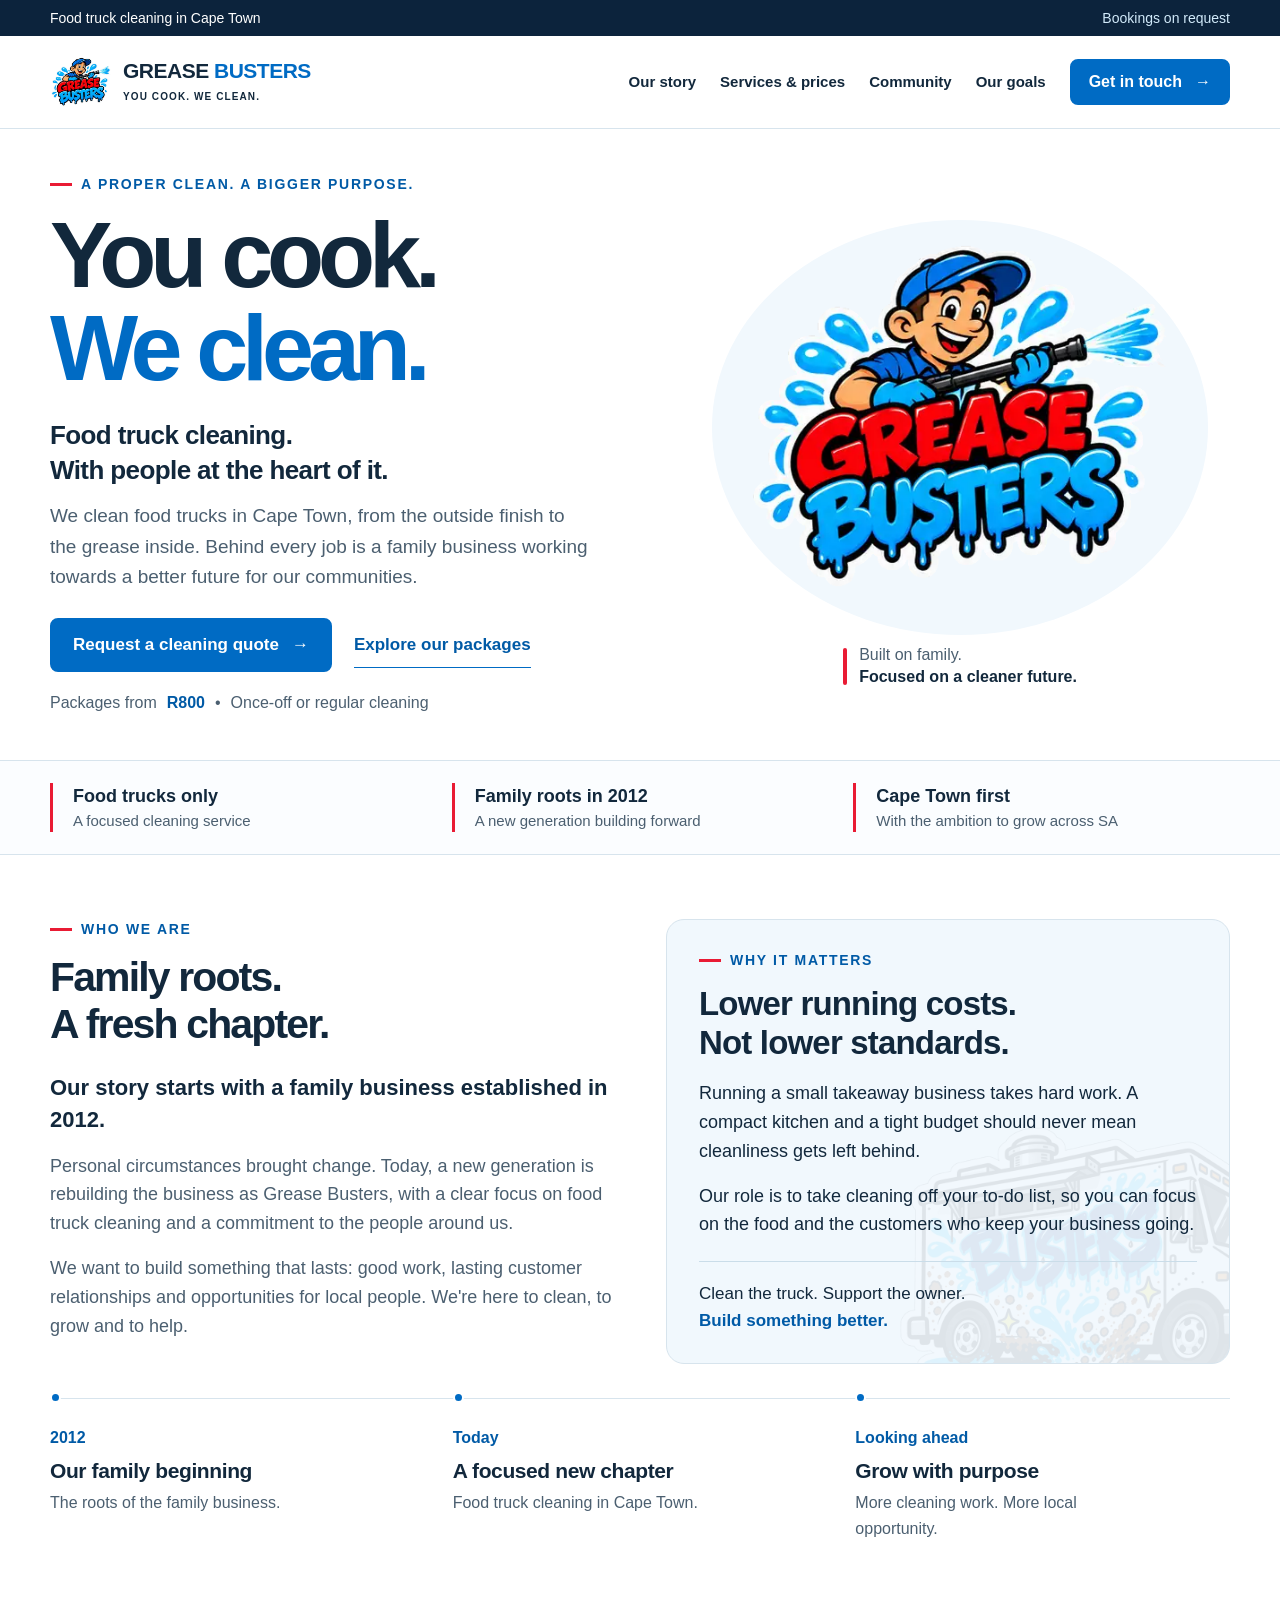
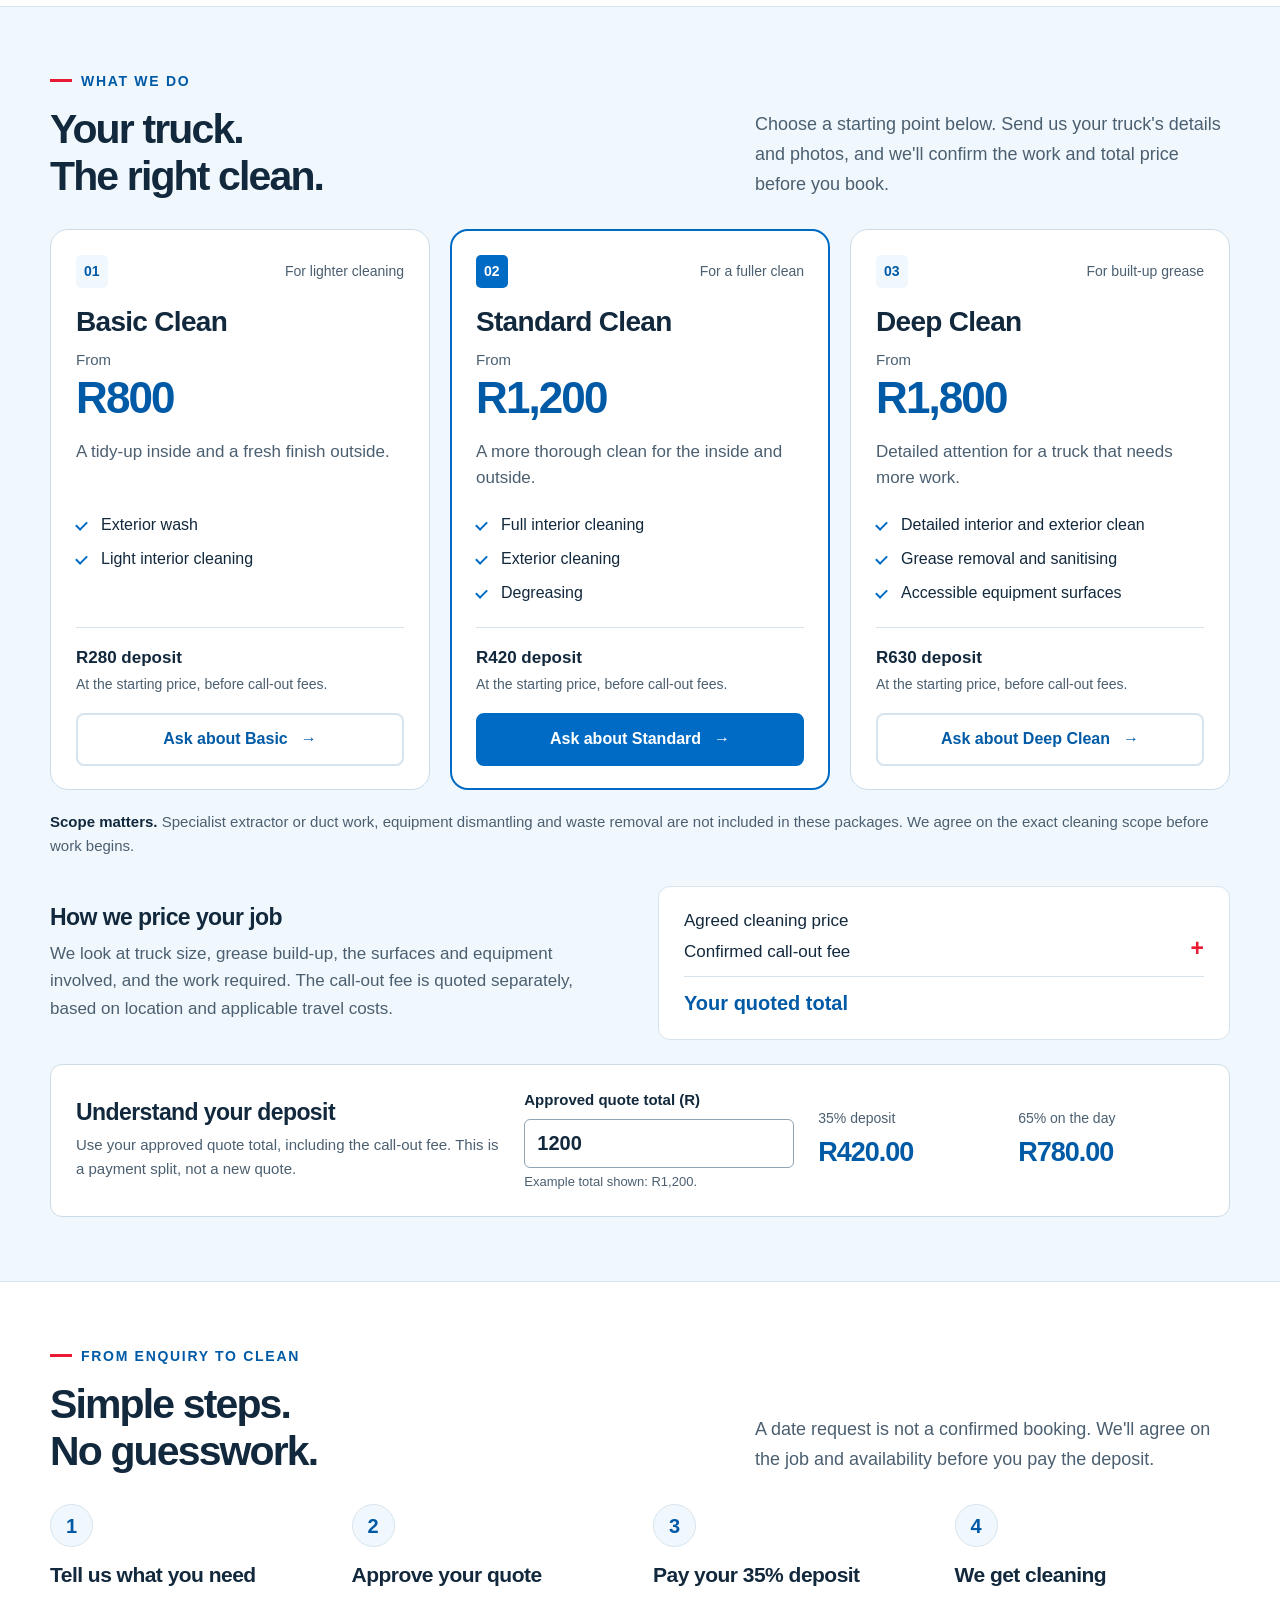
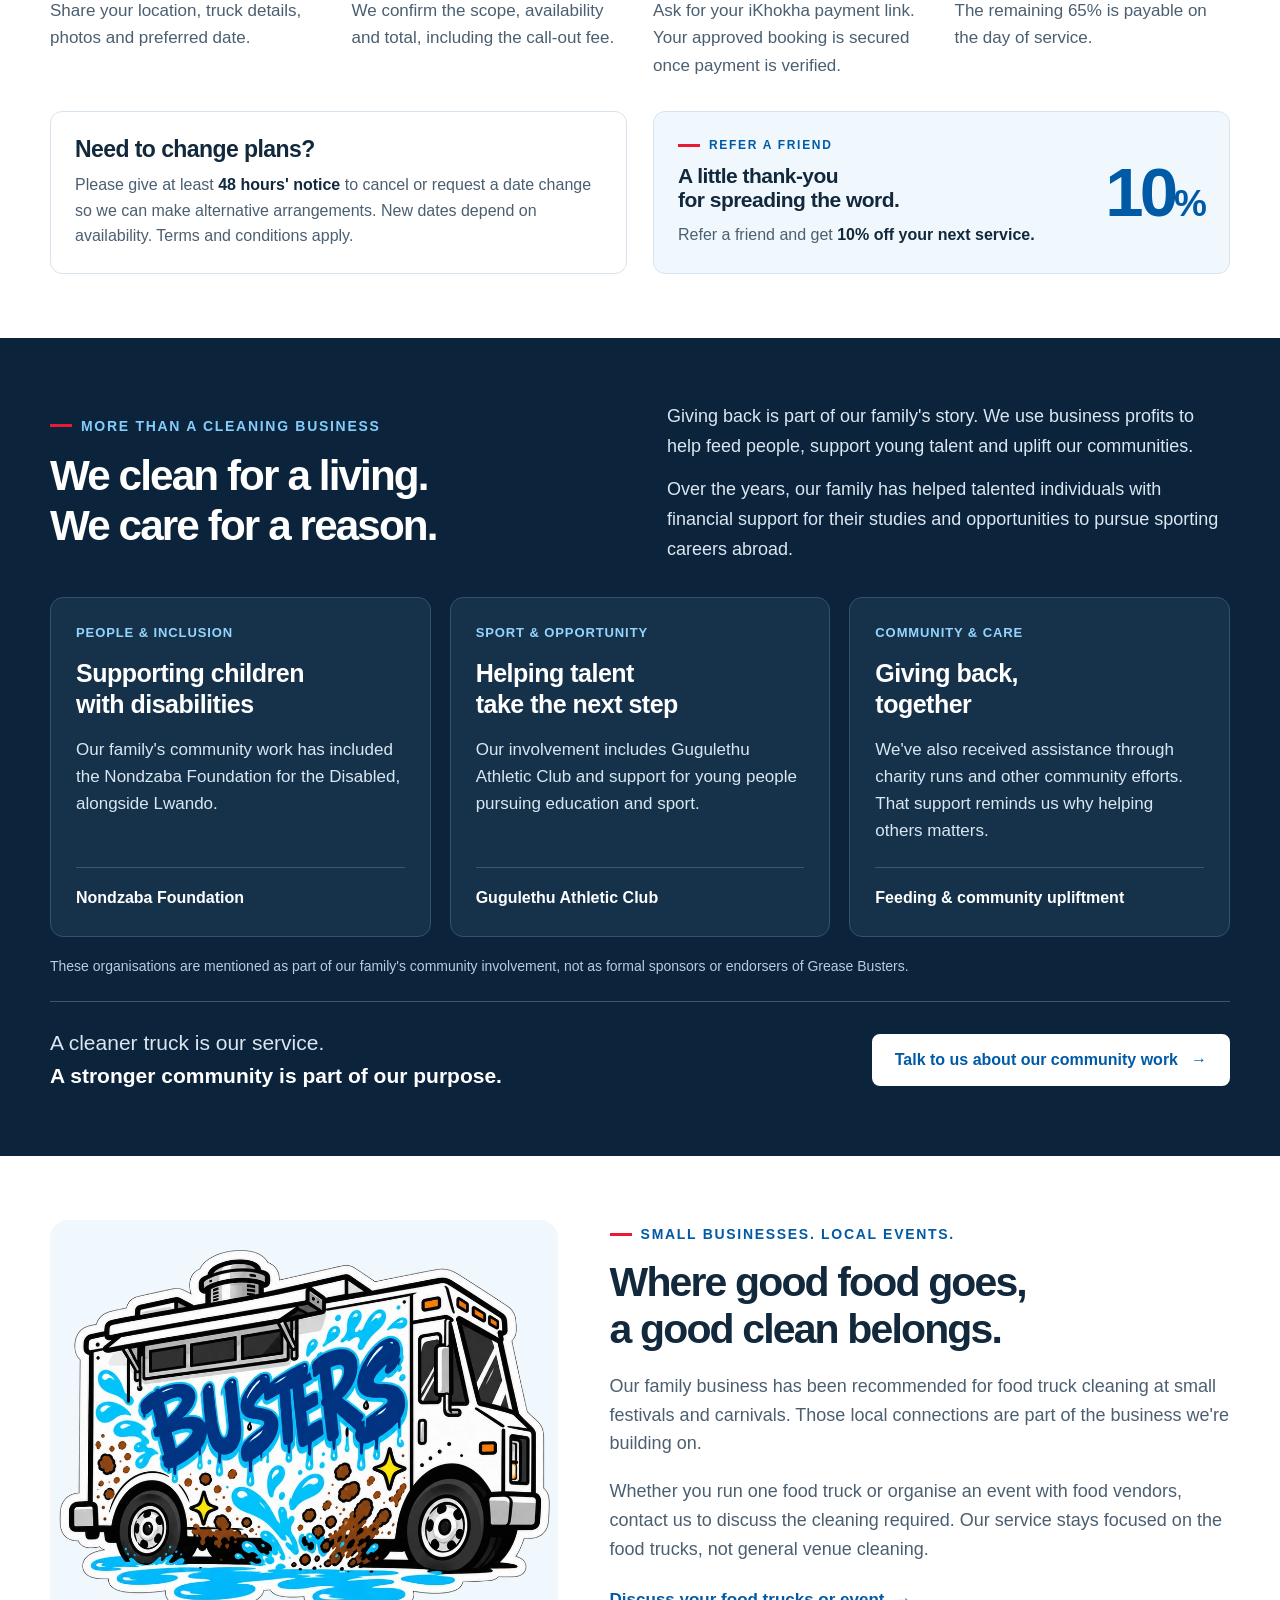
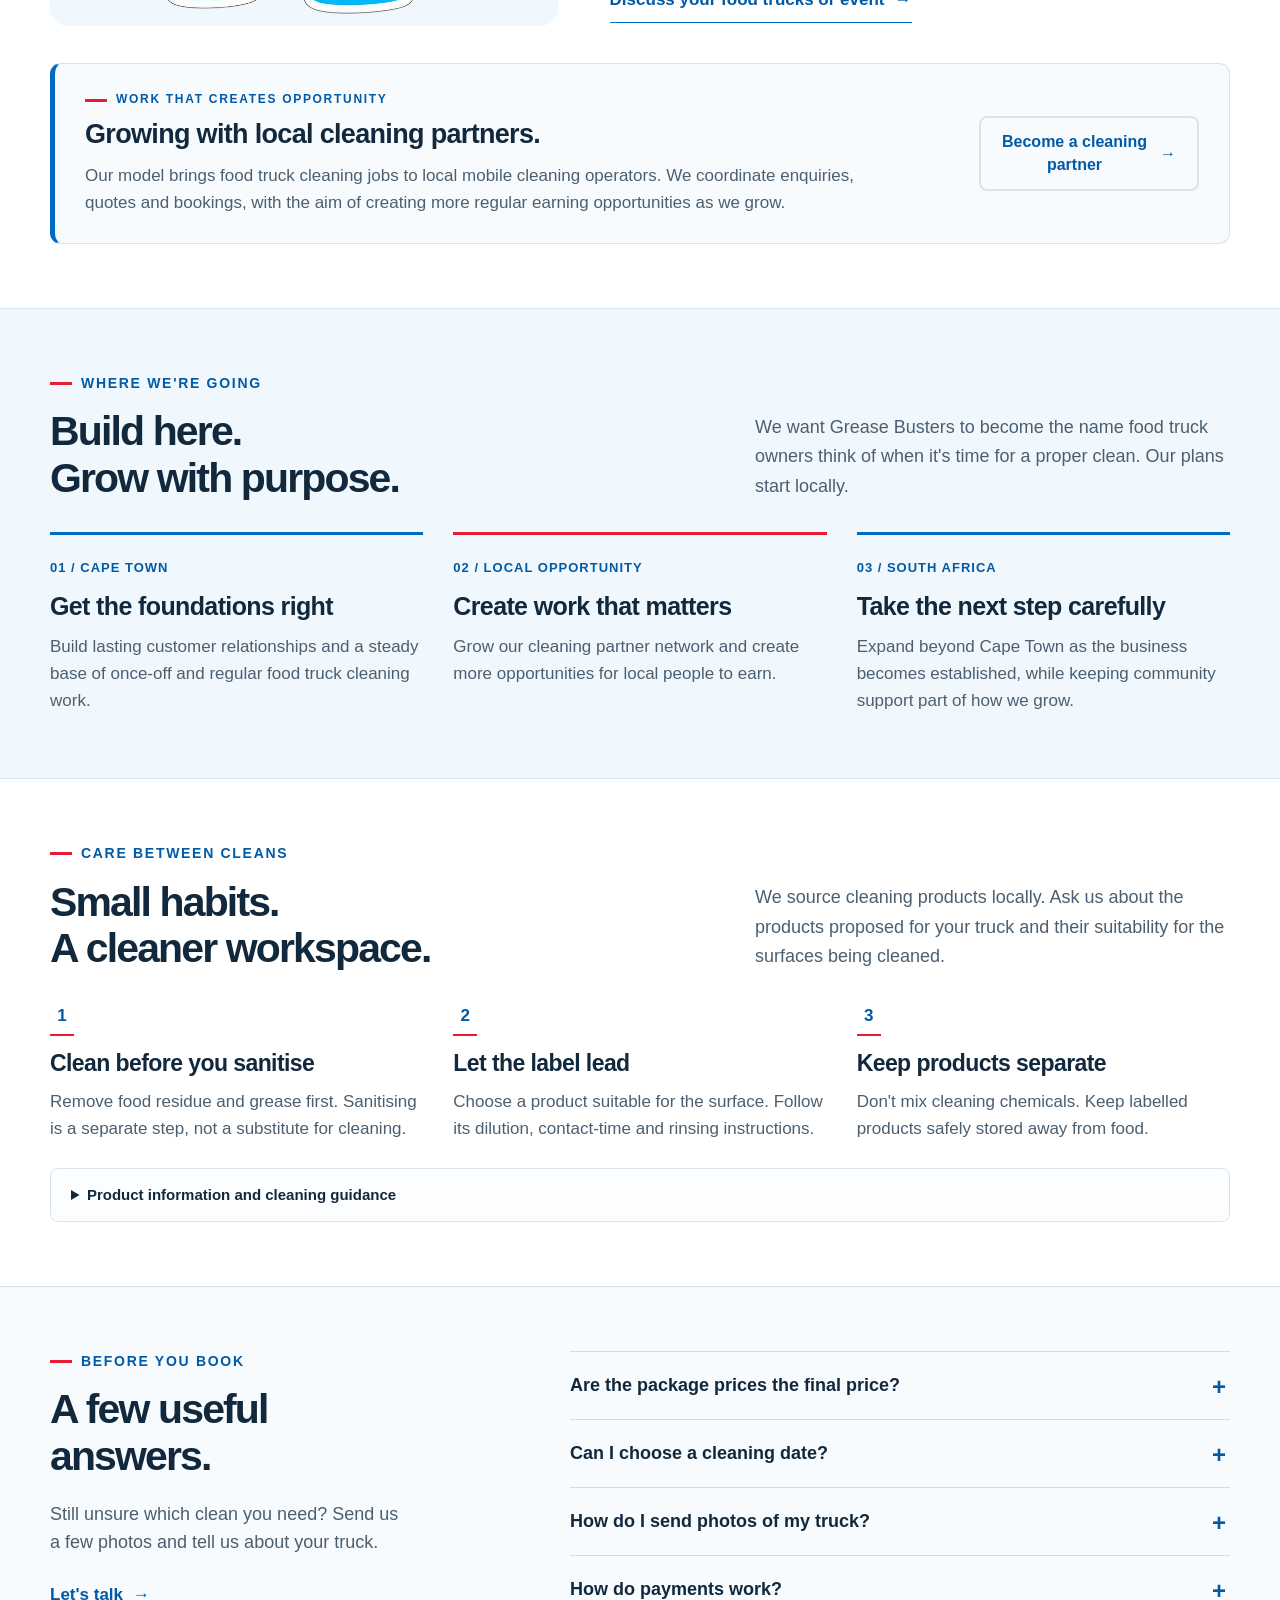
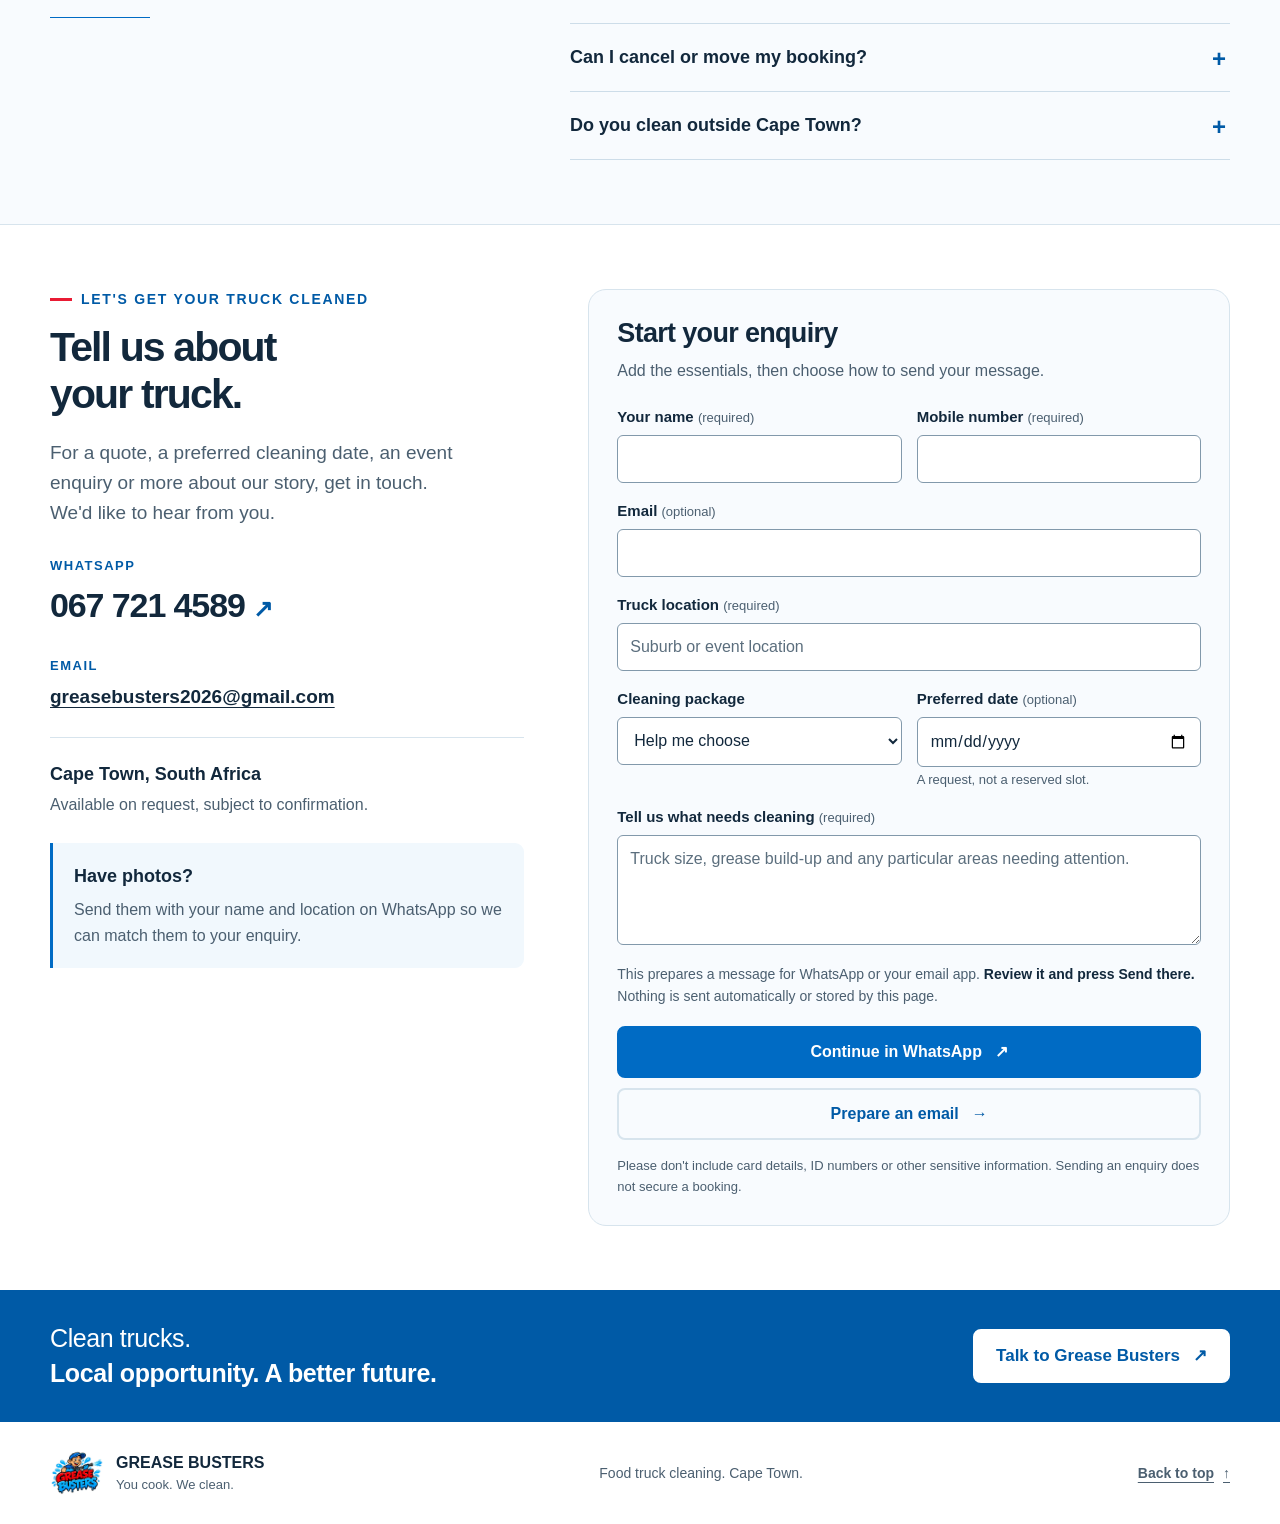
==== commit 50e0213e: "Fix Grease Busters website branding and replace incorrect mascot logo Correct page text, metadata, a" ====
--- a/index.html
+++ b/index.html
@@ -4,30 +4,31 @@
   <meta charset="utf-8">
   <meta name="viewport" content="width=device-width, initial-scale=1">
   <meta name="theme-color" content="#006bc4">
-  <meta name="description" content="Grime Busters is a Cape Town food truck cleaning business with family roots in 2012. Explore our cleaning packages, community story and goals. Contact us for a quote.">
+  <meta name="description" content="Grease Busters is a Cape Town food truck cleaning business with family roots in 2012. Explore our cleaning packages, community story and goals. Contact us for a quote.">
   <meta name="referrer" content="strict-origin-when-cross-origin">
   <meta property="og:type" content="website">
   <meta property="og:locale" content="en_ZA">
-  <meta property="og:title" content="Grime Busters | You cook. We clean.">
+  <meta property="og:site_name" content="Grease Busters">
+  <meta property="og:title" content="Grease Busters | You cook. We clean.">
   <meta property="og:description" content="Food truck cleaning in Cape Town. Family roots. Community purpose. Packages from R800. Contact us to find out more.">
-  <meta property="og:image" content="assets/logo.webp">
-  <meta property="og:image:alt" content="Grime Busters cartoon cleaning mascot logo">
+  <meta property="og:image" content="https://greasebusters2026-pixe.github.io/grime-busters-landing/assets/grease-busters-logo.webp">
+  <meta property="og:image:alt" content="Grease Busters cartoon cleaning mascot logo">
   <meta name="twitter:card" content="summary">
-  <title>Grime Busters | Food Truck Cleaning, Cape Town</title>
-  <link rel="icon" type="image/png" href="assets/favicon.png">
-  <link rel="preload" href="assets/logo.webp" as="image" type="image/webp">
+  <title>Grease Busters | Food Truck Cleaning, Cape Town</title>
+  <link rel="icon" type="image/svg+xml" href="assets/grease-busters-favicon.svg">
+  <link rel="preload" href="assets/grease-busters-logo.webp" as="image" type="image/webp">
   <link rel="stylesheet" href="assets/styles.css">
-  <script src="site-config.js" defer></script>
-  <script src="assets/site.js" defer></script>
+  <script src="site-config.js?v=grease-busters-20261013" defer></script>
+  <script src="assets/site.js?v=grease-busters-20261013" defer></script>
 </head>
 <body>
   <a class="skip-link" href="#main">Skip to content</a>
   <div class="topbar"><div class="wrap topbar-inner"><span>Food truck cleaning in Cape Town</span><span>Bookings on request</span></div></div>
   <header class="site-header">
     <div class="wrap header-inner">
-      <a href="#home" class="brand" aria-label="Grime Busters, back to top">
-        <img src="assets/logo.webp" width="62" height="62" alt="Grime Busters">
-        <span><strong>GRIME <span>BUSTERS</span></strong><small>YOU COOK. WE CLEAN.</small></span>
+      <a href="#home" class="brand" aria-label="Grease Busters, back to top">
+        <img src="assets/grease-busters-logo.webp" width="62" height="62" alt="Grease Busters">
+        <span><strong>GREASE <span>BUSTERS</span></strong><small>YOU COOK. WE CLEAN.</small></span>
       </a>
       <button class="menu-toggle" type="button" aria-controls="main-nav" aria-expanded="false" hidden><span>Menu</span><svg width="22" height="22" viewBox="0 0 24 24" aria-hidden="true"><path d="M4 6h16M4 12h16M4 18h16"/></svg></button>
       <nav id="main-nav" class="main-nav" aria-label="Main navigation">
@@ -48,7 +49,7 @@
       </div>
       <div class="hero-art">
         <div class="art-circle" aria-hidden="true"></div>
-        <img class="hero-logo" src="assets/logo.webp" width="960" height="960" alt="Our smiling Grime Busters mascot in a blue uniform, cap and gloves, holding a pressure washer." fetchpriority="high">
+        <img class="hero-logo" src="assets/grease-busters-logo.webp" width="960" height="960" alt="Our smiling Grease Busters mascot in a blue uniform, cap and gloves, holding a pressure washer." fetchpriority="high">
         <div class="art-caption"><span class="caption-line" aria-hidden="true"></span><span>Built on family.<br><strong>Focused on a cleaner future.</strong></span></div>
       </div>
     </section>
@@ -65,7 +66,7 @@
           <p class="eyebrow">Who we are</p>
           <h2 id="story-title">Family roots.<br>A fresh chapter.</h2>
           <p class="lead">Our story starts with a family business established in 2012.</p>
-          <p>Personal circumstances brought change. Today, a new generation is rebuilding the business as Grime Busters, with a clear focus on food truck cleaning and a commitment to the people around us.</p>
+          <p>Personal circumstances brought change. Today, a new generation is rebuilding the business as Grease Busters, with a clear focus on food truck cleaning and a commitment to the people around us.</p>
           <p>We want to build something that lasts: good work, lasting customer relationships and opportunities for local people. We're here to clean, to grow and to help.</p>
         </div>
         <div class="story-panel">
@@ -148,8 +149,8 @@
           <article><span class="impact-label">Sport &amp; opportunity</span><h3>Helping talent<br>take the next step</h3><p>Our involvement includes Gugulethu Athletic Club and support for young people pursuing education and sport.</p><div class="community-org" data-org="gugulethu"><span>Gugulethu Athletic Club</span></div></article>
           <article><span class="impact-label">Community &amp; care</span><h3>Giving back,<br>together</h3><p>We've also received assistance through charity runs and other community efforts. That support reminds us why helping others matters.</p><div class="community-org"><span>Feeding &amp; community upliftment</span></div></article>
         </div>
-        <p class="community-note">These organisations are mentioned as part of our family's community involvement, not as formal sponsors or endorsers of Grime Busters.</p>
-        <div class="community-bottom"><p>A cleaner truck is our service.<br><strong>A stronger community is part of our purpose.</strong></p><a class="button button-white" href="mailto:greasebusters2026@gmail.com?subject=Community%20enquiry%20%7C%20Grime%20Busters">Talk to us about our community work <span aria-hidden="true">&rarr;</span></a></div>
+        <p class="community-note">These organisations are mentioned as part of our family's community involvement, not as formal sponsors or endorsers of Grease Busters.</p>
+        <div class="community-bottom"><p>A cleaner truck is our service.<br><strong>A stronger community is part of our purpose.</strong></p><a class="button button-white" href="mailto:greasebusters2026@gmail.com?subject=Community%20enquiry%20%7C%20Grease%20Busters">Talk to us about our community work <span aria-hidden="true">&rarr;</span></a></div>
       </div>
     </section>
 
@@ -158,12 +159,12 @@
         <div class="work-art"><img src="assets/truck.webp" width="960" height="960" loading="lazy" alt="The original Busters food truck illustration with water splashes and cleaning sparkles."></div>
         <div><p class="eyebrow">Small businesses. Local events.</p><h2 id="work-title">Where good food goes,<br>a good clean belongs.</h2><p>Our family business has been recommended for food truck cleaning at small festivals and carnivals. Those local connections are part of the business we're building on.</p><p>Whether you run one food truck or organise an event with food vendors, contact us to discuss the cleaning required. Our service stays focused on the food trucks, not general venue cleaning.</p><a class="text-link" data-enquiry="event" href="#contact">Discuss your food trucks or event <span aria-hidden="true">&rarr;</span></a></div>
       </div>
-      <div class="jobs-banner"><div><p class="eyebrow">Work that creates opportunity</p><h3>Growing with local cleaning partners.</h3><p>Our model brings food truck cleaning jobs to local mobile cleaning operators. We coordinate enquiries, quotes and bookings, with the aim of creating more regular earning opportunities as we grow.</p></div><a class="button button-outline" href="mailto:greasebusters2026@gmail.com?subject=Cleaning%20partner%20enquiry%20%7C%20Grime%20Busters">Become a cleaning partner <span aria-hidden="true">&rarr;</span></a></div>
+      <div class="jobs-banner"><div><p class="eyebrow">Work that creates opportunity</p><h3>Growing with local cleaning partners.</h3><p>Our model brings food truck cleaning jobs to local mobile cleaning operators. We coordinate enquiries, quotes and bookings, with the aim of creating more regular earning opportunities as we grow.</p></div><a class="button button-outline" href="mailto:greasebusters2026@gmail.com?subject=Cleaning%20partner%20enquiry%20%7C%20Grease%20Busters">Become a cleaning partner <span aria-hidden="true">&rarr;</span></a></div>
     </section>
 
     <section id="goals" class="section goals-section" aria-labelledby="goals-title">
       <div class="wrap">
-        <div class="section-head"><div><p class="eyebrow">Where we're going</p><h2 id="goals-title">Build here.<br>Grow with purpose.</h2></div><p>We want Grime Busters to become the name food truck owners think of when it's time for a proper clean. Our plans start locally.</p></div>
+        <div class="section-head"><div><p class="eyebrow">Where we're going</p><h2 id="goals-title">Build here.<br>Grow with purpose.</h2></div><p>We want Grease Busters to become the name food truck owners think of when it's time for a proper clean. Our plans start locally.</p></div>
         <div class="goals-grid"><article><span>01 / CAPE TOWN</span><h3>Get the foundations right</h3><p>Build lasting customer relationships and a steady base of once-off and regular food truck cleaning work.</p></article><article><span>02 / LOCAL OPPORTUNITY</span><h3>Create work that matters</h3><p>Grow our cleaning partner network and create more opportunities for local people to earn.</p></article><article><span>03 / SOUTH AFRICA</span><h3>Take the next step carefully</h3><p>Expand beyond Cape Town as the business becomes established, while keeping community support part of how we grow.</p></article></div>
       </div>
     </section>
@@ -189,7 +190,7 @@
     <section id="contact" class="section wrap contact-section" aria-labelledby="contact-title">
       <div class="contact-grid">
         <div class="contact-copy"><p class="eyebrow">Let's get your truck cleaned</p><h2 id="contact-title">Tell us about<br>your truck.</h2><p>For a quote, a preferred cleaning date, an event enquiry or more about our story, get in touch. We'd like to hear from you.</p>
-          <div class="contact-method"><span>WHATSAPP</span><a class="contact-phone" href="https://wa.me/27677214589?text=Hi%20Grime%20Busters%2C%20I%27d%20like%20more%20information%20about%20food%20truck%20cleaning." target="_blank" rel="noopener noreferrer">067 721 4589 <span aria-hidden="true">&nearr;</span></a></div>
+          <div class="contact-method"><span>WHATSAPP</span><a class="contact-phone" href="https://wa.me/27677214589?text=Hi%20Grease%20Busters%2C%20I%27d%20like%20more%20information%20about%20food%20truck%20cleaning." target="_blank" rel="noopener noreferrer">067 721 4589 <span aria-hidden="true">&nearr;</span></a></div>
           <div class="contact-method"><span>EMAIL</span><a class="contact-email" href="mailto:greasebusters2026@gmail.com">greasebusters2026@gmail.com</a></div>
           <div class="contact-location"><strong>Cape Town, South Africa</strong><span>Available on request, subject to confirmation.</span></div>
           <div class="contact-extra"><strong>Have photos?</strong><p>Send them with your name and location on WhatsApp so we can match them to your enquiry.</p></div>
@@ -217,10 +218,10 @@
         </div>
       </div>
     </section>
-    <div class="closing-band"><div class="wrap"><p>Clean trucks.<br><strong>Local opportunity. A better future.</strong></p><a class="button button-white" href="https://wa.me/27677214589?text=Hi%20Grime%20Busters%2C%20please%20tell%20me%20more%20about%20your%20food%20truck%20cleaning." target="_blank" rel="noopener noreferrer">Talk to Grime Busters <span aria-hidden="true">&nearr;</span></a></div></div>
+    <div class="closing-band"><div class="wrap"><p>Clean trucks.<br><strong>Local opportunity. A better future.</strong></p><a class="button button-white" href="https://wa.me/27677214589?text=Hi%20Grease%20Busters%2C%20please%20tell%20me%20more%20about%20your%20food%20truck%20cleaning." target="_blank" rel="noopener noreferrer">Talk to Grease Busters <span aria-hidden="true">&nearr;</span></a></div></div>
   </main>
 
-  <footer class="site-footer"><div class="wrap footer-inner"><div class="footer-brand"><img src="assets/logo.webp" width="54" height="54" alt="" loading="lazy"><div><strong>GRIME BUSTERS</strong><span>You cook. We clean.</span></div></div><p>Food truck cleaning. Cape Town.</p><a href="#home">Back to top <span aria-hidden="true">&uarr;</span></a></div></footer>
+  <footer class="site-footer"><div class="wrap footer-inner"><div class="footer-brand"><img src="assets/grease-busters-logo.webp" width="54" height="54" alt="" loading="lazy"><div><strong>GREASE BUSTERS</strong><span>You cook. We clean.</span></div></div><p>Food truck cleaning. Cape Town.</p><a href="#home">Back to top <span aria-hidden="true">&uarr;</span></a></div></footer>
   <div class="mobile-contact" aria-label="Quick contact"><a href="#contact">Request a quote <span aria-hidden="true">&rarr;</span></a><a href="https://wa.me/27677214589" target="_blank" rel="noopener noreferrer">WhatsApp us <span aria-hidden="true">&nearr;</span></a></div>
 </body>
 </html>
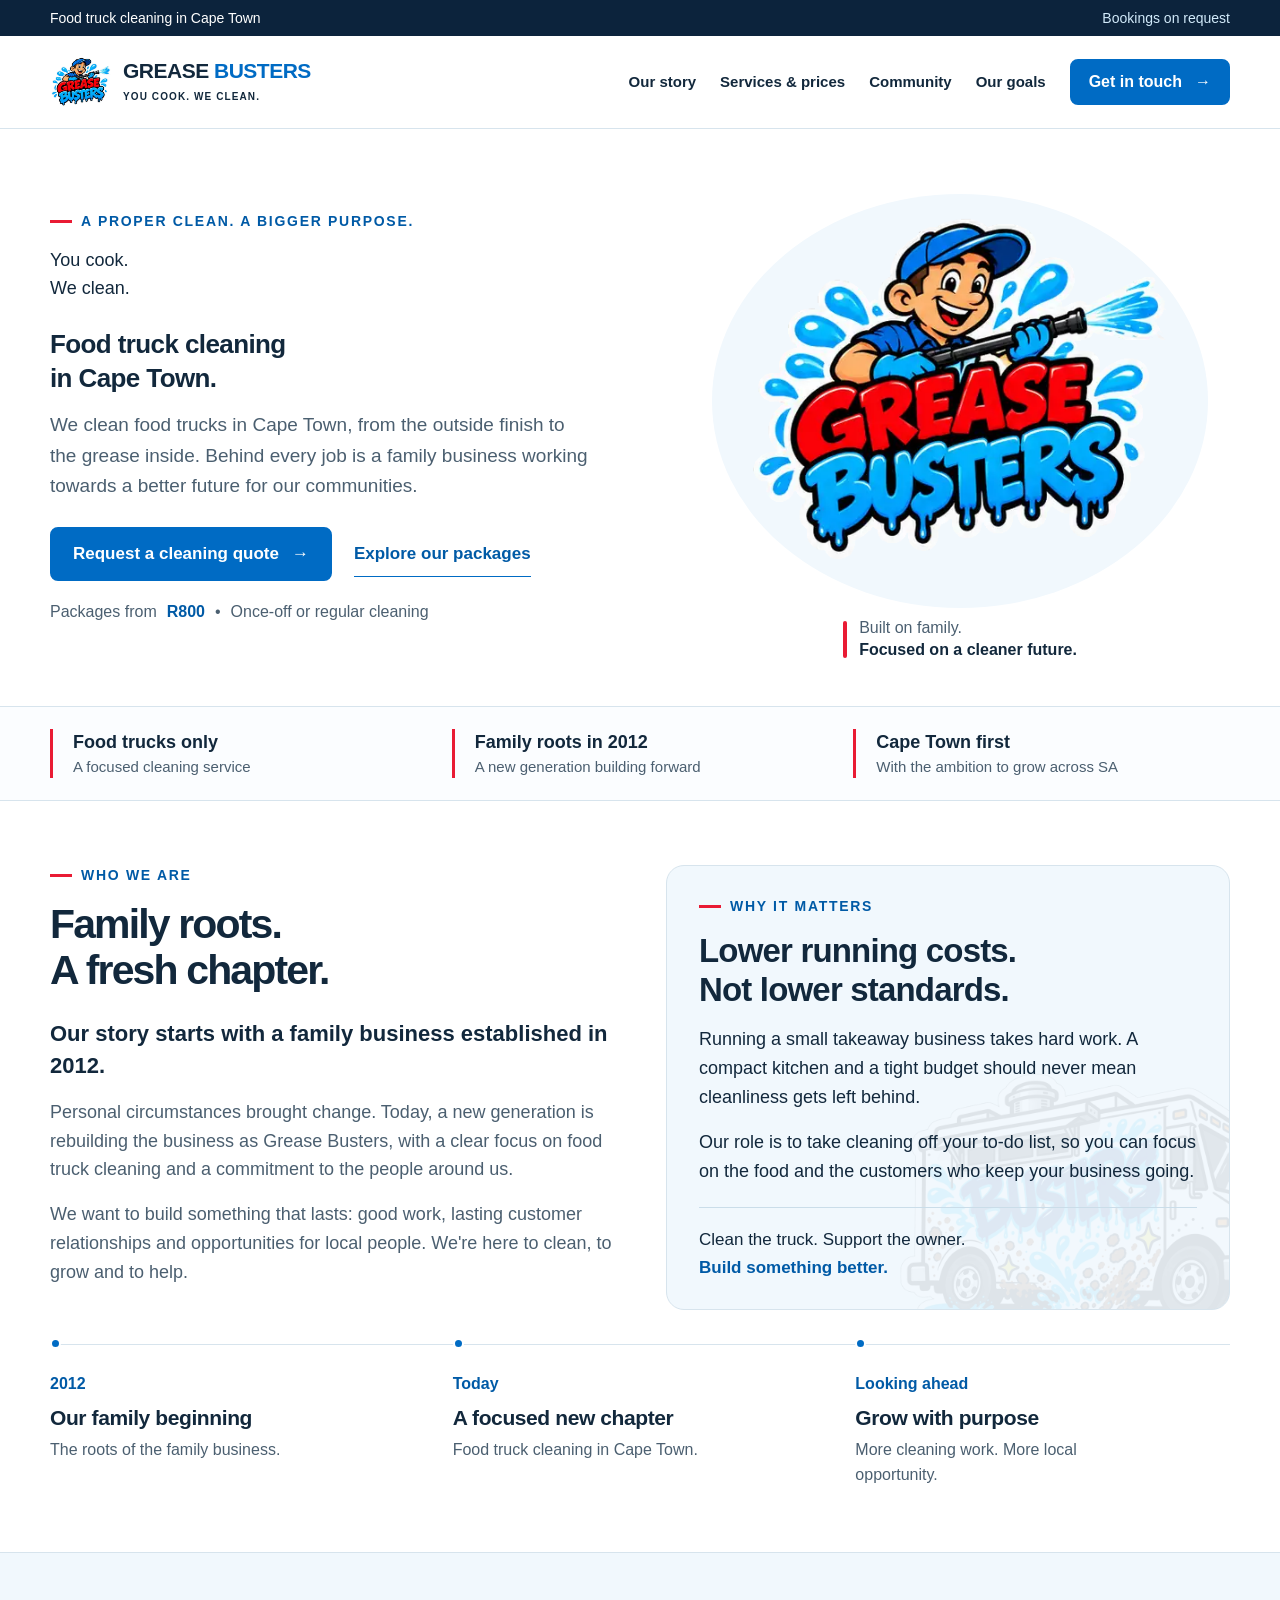
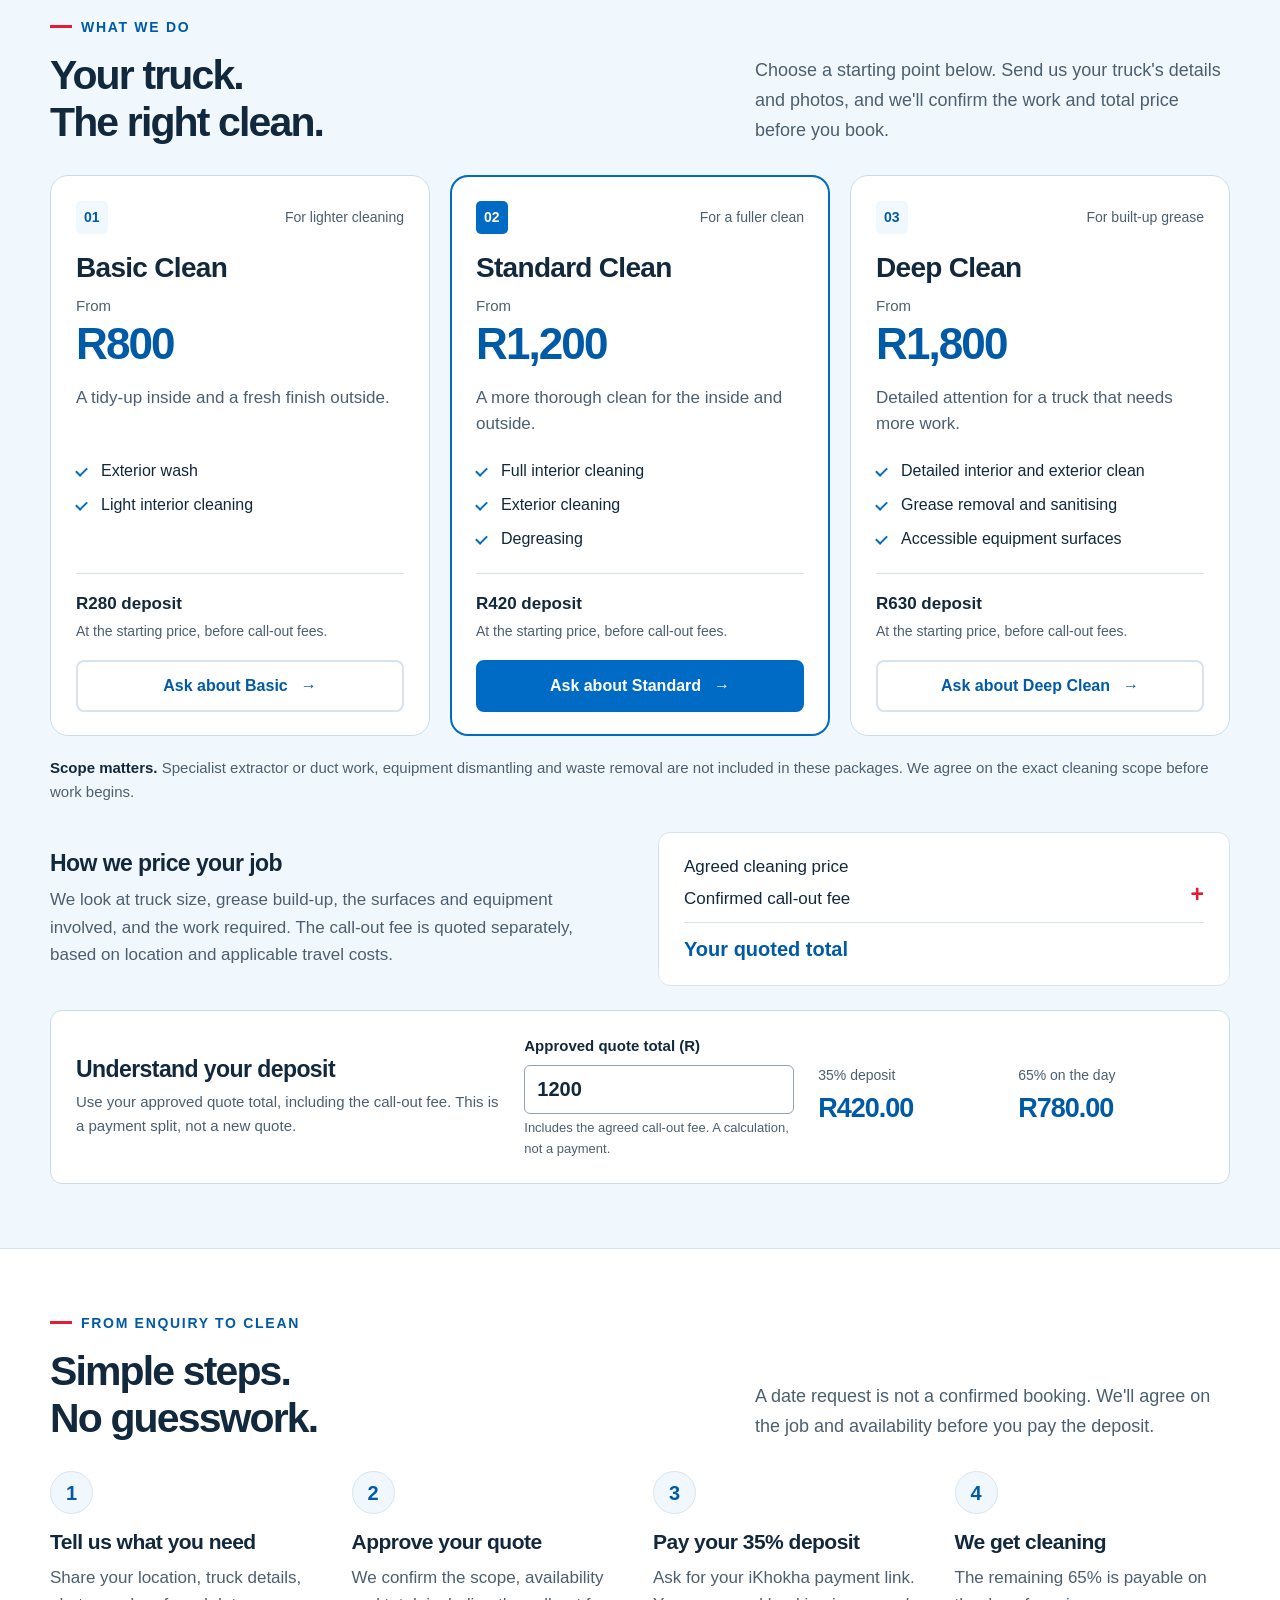
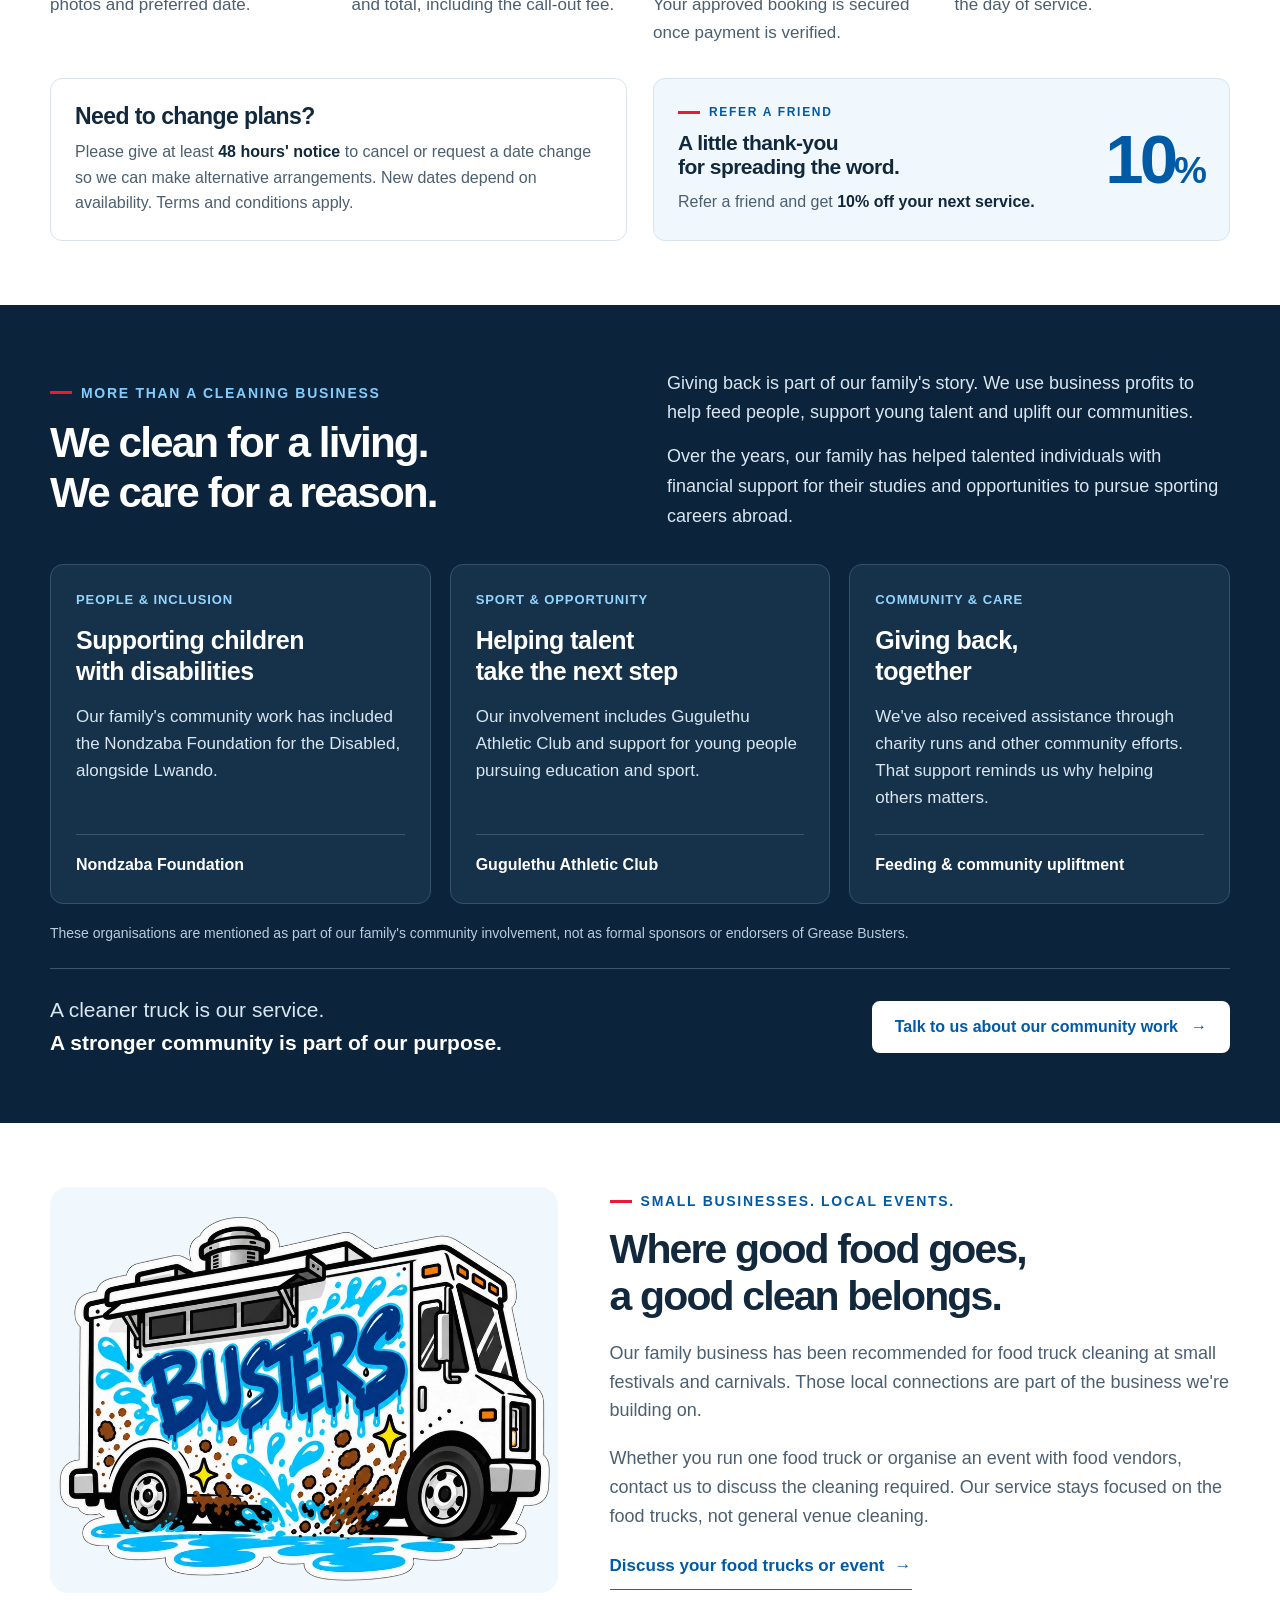
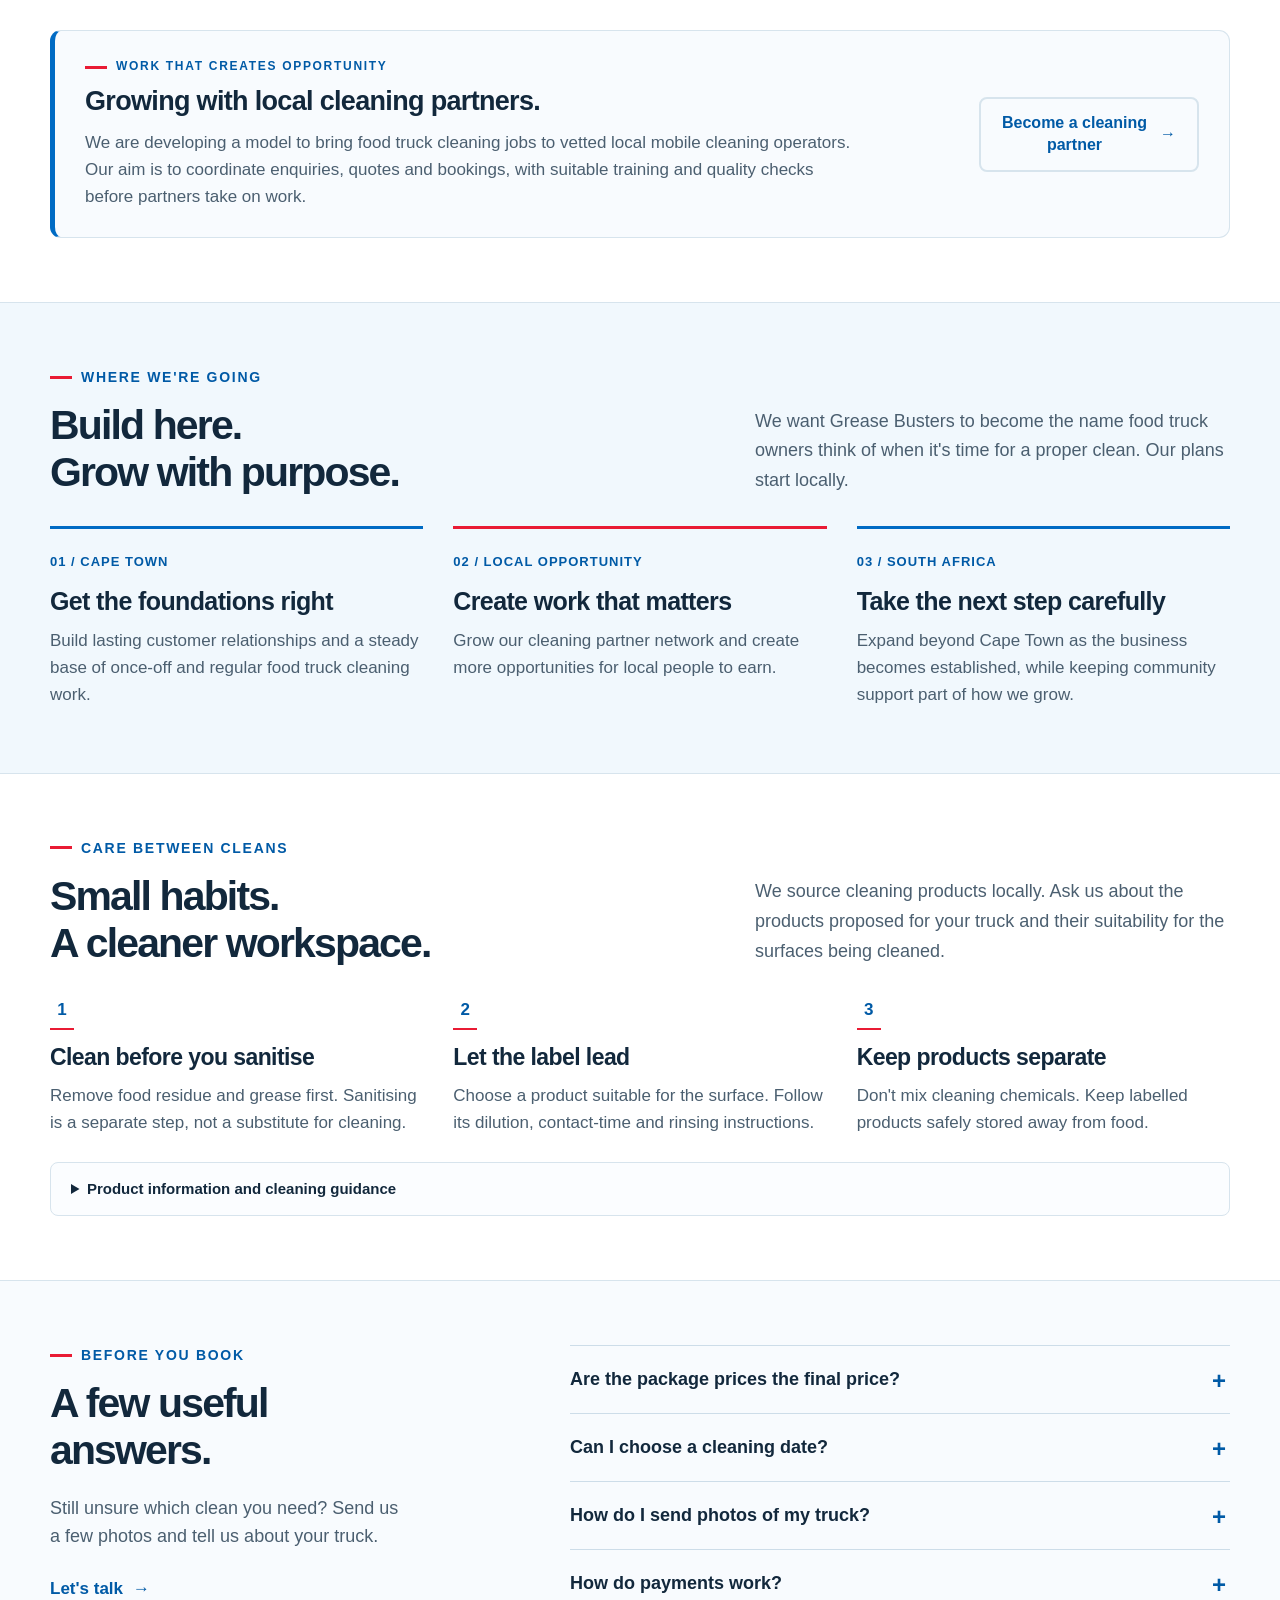
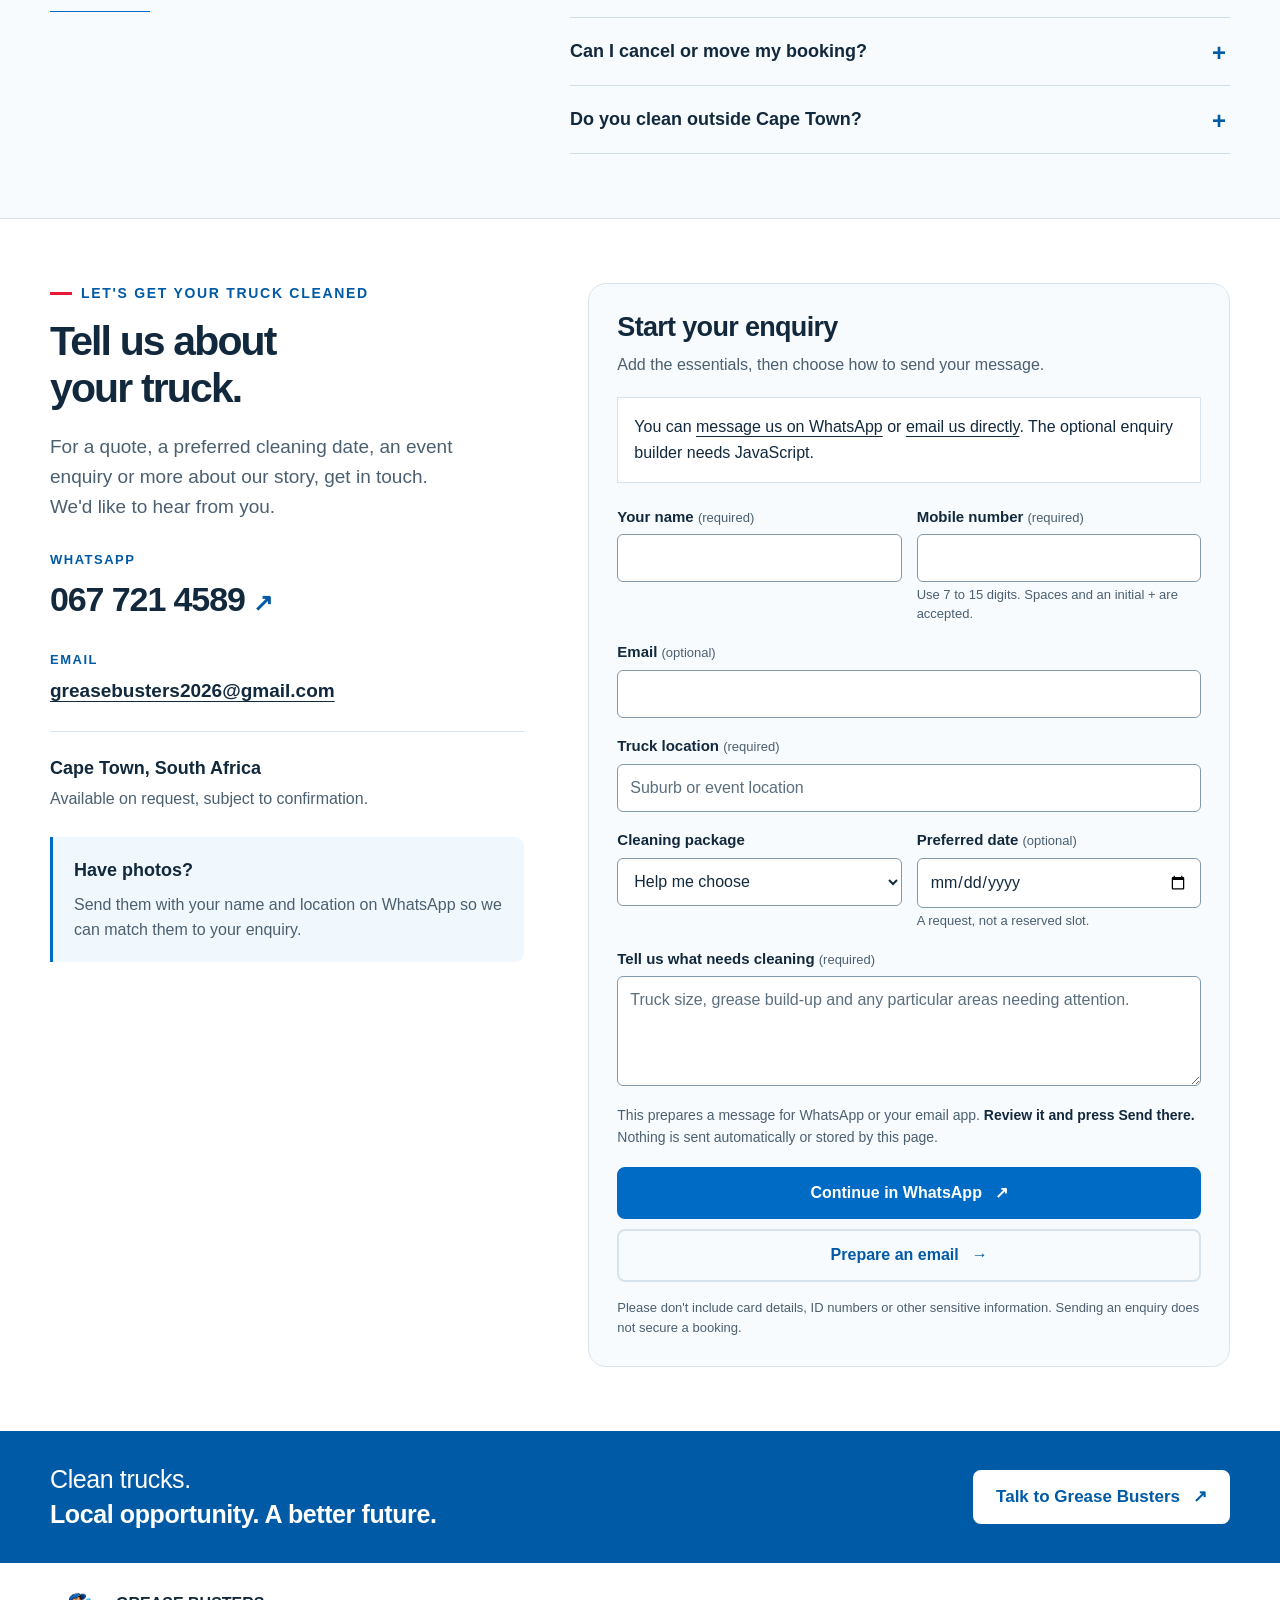
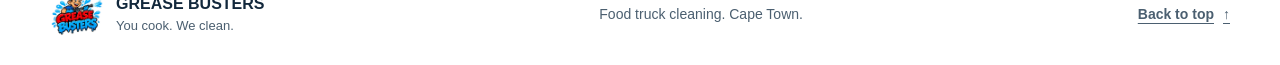
==== commit f755e06b: "Add files via upload" ====
--- a/index.html
+++ b/index.html
@@ -4,22 +4,99 @@
   <meta charset="utf-8">
   <meta name="viewport" content="width=device-width, initial-scale=1">
   <meta name="theme-color" content="#006bc4">
-  <meta name="description" content="Grease Busters is a Cape Town food truck cleaning business with family roots in 2012. Explore our cleaning packages, community story and goals. Contact us for a quote.">
   <meta name="referrer" content="strict-origin-when-cross-origin">
+  <title>Food Truck Cleaning Cape Town | Grease Busters</title>
+  <meta name="description" content="Food truck cleaning and degreasing in Cape Town. Packages from R800, plus a confirmed call-out fee. Ask Grease Busters for a quote and available dates.">
+  <link rel="canonical" href="https://greasebusters.pages.dev/">
+  <!-- Search Console: paste the EXACT google-site-verification meta tag here.
+       Use a URL-prefix property for this pages.dev address. No token is installed yet. -->
   <meta property="og:type" content="website">
   <meta property="og:locale" content="en_ZA">
   <meta property="og:site_name" content="Grease Busters">
-  <meta property="og:title" content="Grease Busters | You cook. We clean.">
-  <meta property="og:description" content="Food truck cleaning in Cape Town. Family roots. Community purpose. Packages from R800. Contact us to find out more.">
-  <meta property="og:image" content="https://greasebusters2026-pixe.github.io/grime-busters-landing/assets/grease-busters-logo.webp">
-  <meta property="og:image:alt" content="Grease Busters cartoon cleaning mascot logo">
+  <meta property="og:title" content="Food Truck Cleaning Cape Town | Grease Busters">
+  <meta property="og:description" content="Food truck cleaning and degreasing in Cape Town. Packages from R800, plus a confirmed call-out fee. Ask Grease Busters for a quote and available dates.">
+  <meta property="og:url" content="https://greasebusters.pages.dev/">
+  <meta property="og:image" content="https://greasebusters.pages.dev/assets/grease-busters-social.png">
+  <meta property="og:image:type" content="image/png">
+  <meta property="og:image:width" content="480">
+  <meta property="og:image:height" content="480">
+  <meta property="og:image:alt" content="Grease Busters cleaning mascot logo">
   <meta name="twitter:card" content="summary">
-  <title>Grease Busters | Food Truck Cleaning, Cape Town</title>
+  <meta name="twitter:title" content="Food Truck Cleaning Cape Town | Grease Busters">
+  <meta name="twitter:description" content="Food truck cleaning and degreasing in Cape Town. Packages from R800, plus a confirmed call-out fee. Ask Grease Busters for a quote and available dates.">
+  <meta name="twitter:image" content="https://greasebusters.pages.dev/assets/grease-busters-social.png">
+  <meta name="twitter:image:alt" content="Grease Busters cleaning mascot logo">
   <link rel="icon" type="image/svg+xml" href="assets/grease-busters-favicon.svg">
-  <link rel="preload" href="assets/grease-busters-logo.webp" as="image" type="image/webp">
-  <link rel="stylesheet" href="assets/styles.css">
-  <script src="site-config.js?v=grease-busters-20261013" defer></script>
-  <script src="assets/site.js?v=grease-busters-20261013" defer></script>
+  <link rel="icon" type="image/png" sizes="96x96" href="assets/favicon.png">
+  <link rel="apple-touch-icon" sizes="180x180" href="assets/apple-touch-icon.png">
+  <link rel="preload" href="assets/grease-busters-logo.webp" as="image" type="image/webp" fetchpriority="high">
+  <link rel="stylesheet" href="assets/styles.css?v=gb-repair-1">
+  <script src="site-config.js?v=gb-repair-1" defer></script>
+  <script src="assets/site.js?v=gb-repair-1" defer></script>
+  <script type="application/ld+json">
+{
+  "@context": "https://schema.org",
+  "@graph": [
+    {
+      "@type": "Organization",
+      "@id": "https://greasebusters.pages.dev/#business",
+      "name": "Grease Busters",
+      "url": "https://greasebusters.pages.dev/",
+      "logo": "https://greasebusters.pages.dev/assets/grease-busters-logo.webp",
+      "image": "https://greasebusters.pages.dev/assets/grease-busters-logo.webp",
+      "description": "Food truck cleaning and degreasing in Cape Town, South Africa.",
+      "email": "greasebusters2026@gmail.com",
+      "telephone": "+27677214589",
+      "areaServed": {
+        "@type": "City",
+        "name": "Cape Town"
+      }
+    },
+    {
+      "@type": "WebSite",
+      "@id": "https://greasebusters.pages.dev/#website",
+      "url": "https://greasebusters.pages.dev/",
+      "name": "Grease Busters",
+      "publisher": {
+        "@id": "https://greasebusters.pages.dev/#business"
+      },
+      "inLanguage": "en-ZA"
+    },
+    {
+      "@type": "WebPage",
+      "@id": "https://greasebusters.pages.dev/#webpage",
+      "url": "https://greasebusters.pages.dev/",
+      "name": "Food Truck Cleaning Cape Town | Grease Busters",
+      "description": "Food truck cleaning and degreasing in Cape Town. Packages from R800, plus a confirmed call-out fee. Ask Grease Busters for a quote and available dates.",
+      "isPartOf": {
+        "@id": "https://greasebusters.pages.dev/#website"
+      },
+      "about": {
+        "@id": "https://greasebusters.pages.dev/#business"
+      },
+      "mainEntity": {
+        "@id": "https://greasebusters.pages.dev/#food-truck-cleaning"
+      },
+      "inLanguage": "en-ZA"
+    },
+    {
+      "@type": "Service",
+      "@id": "https://greasebusters.pages.dev/#food-truck-cleaning",
+      "name": "Food truck cleaning in Cape Town",
+      "serviceType": "Food truck cleaning and degreasing",
+      "description": "Interior and exterior food truck cleaning, degreasing and accessible equipment surface cleaning. Scope, call-out fee and availability are confirmed before booking.",
+      "provider": {
+        "@id": "https://greasebusters.pages.dev/#business"
+      },
+      "areaServed": {
+        "@type": "City",
+        "name": "Cape Town"
+      },
+      "url": "https://greasebusters.pages.dev/#pricing"
+    }
+  ]
+}
+  </script>
 </head>
 <body>
   <a class="skip-link" href="#main">Skip to content</a>
@@ -37,19 +114,19 @@
     </div>
   </header>
 
-  <main id="main">
+  <main id="main" tabindex="-1">
     <section id="home" class="hero wrap" aria-labelledby="hero-title">
       <div class="hero-copy">
         <p class="eyebrow">A proper clean. A bigger purpose.</p>
-        <h1 id="hero-title">You cook.<br><span>We clean.</span></h1>
-        <p class="hero-lead">Food truck cleaning.<br>With people at the heart of it.</p>
+        <p class="hero-slogan">You cook.<br><span>We clean.</span></p>
+        <h1 id="hero-title" class="hero-lead">Food truck cleaning<br>in Cape Town.</h1>
         <p class="hero-description">We clean food trucks in Cape Town, from the outside finish to the grease inside. Behind every job is a family business working towards a better future for our communities.</p>
         <div class="actions"><a class="button" href="#contact">Request a cleaning quote <span aria-hidden="true">&rarr;</span></a><a class="text-link" href="#pricing">Explore our packages</a></div>
         <p class="hero-note">Packages from <strong>R800</strong> <span aria-hidden="true">&bull;</span> Once-off or regular cleaning</p>
       </div>
       <div class="hero-art">
         <div class="art-circle" aria-hidden="true"></div>
-        <img class="hero-logo" src="assets/grease-busters-logo.webp" width="960" height="960" alt="Our smiling Grease Busters mascot in a blue uniform, cap and gloves, holding a pressure washer." fetchpriority="high">
+        <img class="hero-logo" src="assets/grease-busters-logo.webp" width="480" height="480" alt="Our smiling Grease Busters mascot in a blue uniform, cap and gloves, holding a pressure washer." fetchpriority="high">
         <div class="art-caption"><span class="caption-line" aria-hidden="true"></span><span>Built on family.<br><strong>Focused on a cleaner future.</strong></span></div>
       </div>
     </section>
@@ -75,7 +152,7 @@
           <p>Running a small takeaway business takes hard work. A compact kitchen and a tight budget should never mean cleanliness gets left behind.</p>
           <p>Our role is to take cleaning off your to-do list, so you can focus on the food and the customers who keep your business going.</p>
           <div class="story-signoff">Clean the truck. Support the owner.<br><strong>Build something better.</strong></div>
-          <img class="story-watermark" src="assets/truck.webp" width="960" height="960" alt="" loading="lazy" aria-hidden="true">
+          <img class="story-watermark" src="assets/truck.webp" width="960" height="960" alt="" loading="lazy" decoding="async" aria-hidden="true">
         </div>
       </div>
       <div class="timeline" aria-label="Our business journey">
@@ -121,7 +198,7 @@
         </div>
         <div class="deposit-calculator js-only" hidden>
           <div><h3>Understand your deposit</h3><p>Use your approved quote total, including the call-out fee. This is a payment split, not a new quote.</p></div>
-          <div class="calc-controls"><label for="quote-total">Approved quote total (R)</label><input type="number" id="quote-total" value="1200" min="0.01" max="1000000" step="0.01" inputmode="decimal" aria-describedby="calc-help"><span id="calc-help">Example total shown: R1,200.</span></div>
+          <div class="calc-controls"><label for="quote-total">Approved quote total (R)</label><input type="number" id="quote-total" value="1200" min="0.01" max="1000000" step="0.01" inputmode="decimal" aria-describedby="calc-help calc-error"><span id="calc-help">Includes the agreed call-out fee. A calculation, not a payment.</span></div>
           <div class="calc-results" role="status" aria-live="polite" aria-atomic="true"><div><span>35% deposit</span><strong id="deposit-output">R420.00</strong></div><div><span>65% on the day</span><strong id="balance-output">R780.00</strong></div><p id="calc-error" hidden>Enter a valid total between R0.01 and R1,000,000.</p></div>
         </div>
       </div>
@@ -156,10 +233,10 @@
 
     <section class="section wrap work-section" aria-labelledby="work-title">
       <div class="work-grid">
-        <div class="work-art"><img src="assets/truck.webp" width="960" height="960" loading="lazy" alt="The original Busters food truck illustration with water splashes and cleaning sparkles."></div>
+        <div class="work-art"><img src="assets/truck.webp" width="960" height="960" loading="lazy" decoding="async" alt="The original Busters food truck illustration with water splashes and cleaning sparkles."></div>
         <div><p class="eyebrow">Small businesses. Local events.</p><h2 id="work-title">Where good food goes,<br>a good clean belongs.</h2><p>Our family business has been recommended for food truck cleaning at small festivals and carnivals. Those local connections are part of the business we're building on.</p><p>Whether you run one food truck or organise an event with food vendors, contact us to discuss the cleaning required. Our service stays focused on the food trucks, not general venue cleaning.</p><a class="text-link" data-enquiry="event" href="#contact">Discuss your food trucks or event <span aria-hidden="true">&rarr;</span></a></div>
       </div>
-      <div class="jobs-banner"><div><p class="eyebrow">Work that creates opportunity</p><h3>Growing with local cleaning partners.</h3><p>Our model brings food truck cleaning jobs to local mobile cleaning operators. We coordinate enquiries, quotes and bookings, with the aim of creating more regular earning opportunities as we grow.</p></div><a class="button button-outline" href="mailto:greasebusters2026@gmail.com?subject=Cleaning%20partner%20enquiry%20%7C%20Grease%20Busters">Become a cleaning partner <span aria-hidden="true">&rarr;</span></a></div>
+      <div class="jobs-banner"><div><p class="eyebrow">Work that creates opportunity</p><h3>Growing with local cleaning partners.</h3><p>We are developing a model to bring food truck cleaning jobs to vetted local mobile cleaning operators. Our aim is to coordinate enquiries, quotes and bookings, with suitable training and quality checks before partners take on work.</p></div><a class="button button-outline" href="mailto:greasebusters2026@gmail.com?subject=Cleaning%20partner%20enquiry%20%7C%20Grease%20Busters">Become a cleaning partner <span aria-hidden="true">&rarr;</span></a></div>
     </section>
 
     <section id="goals" class="section goals-section" aria-labelledby="goals-title">
@@ -198,20 +275,20 @@
         </div>
         <div class="enquiry-card">
           <h3>Start your enquiry</h3><p class="form-intro">Add the essentials, then choose how to send your message.</p>
-          <noscript><p class="no-js-note">Use the WhatsApp number or email address alongside this form. The enquiry builder needs JavaScript, but the rest of this website does not.</p></noscript>
-          <form id="enquiry-form" hidden>
+          <p id="enquiry-fallback" class="no-js-note">You can <a href="https://wa.me/27677214589" target="_blank" rel="noopener noreferrer">message us on WhatsApp</a> or <a href="mailto:greasebusters2026@gmail.com">email us directly</a>. The optional enquiry builder needs JavaScript.</p>
+          <form id="enquiry-form" action="#contact" method="post" hidden>
             <div class="form-grid">
               <div class="field"><label for="customer-name">Your name <span>(required)</span></label><input type="text" id="customer-name" name="name" autocomplete="name" required maxlength="80"></div>
-              <div class="field"><label for="customer-phone">Mobile number <span>(required)</span></label><input type="tel" id="customer-phone" name="phone" autocomplete="tel" required maxlength="30" pattern="[0-9+\(\) .\-]{7,30}"></div>
+              <div class="field"><label for="customer-phone">Mobile number <span>(required)</span></label><input type="tel" id="customer-phone" name="phone" autocomplete="tel" required maxlength="30" inputmode="tel" aria-describedby="phone-help"><small id="phone-help">Use 7 to 15 digits. Spaces and an initial + are accepted.</small></div>
               <div class="field wide"><label for="customer-email">Email <span>(optional)</span></label><input type="email" id="customer-email" name="email" autocomplete="email" maxlength="120"></div>
               <div class="field wide"><label for="truck-location">Truck location <span>(required)</span></label><input type="text" id="truck-location" name="location" placeholder="Suburb or event location" required maxlength="150"></div>
               <div class="field"><label for="package">Cleaning package</label><select id="package" name="package"><option>Help me choose</option><option>Basic Clean</option><option>Standard Clean</option><option>Deep Clean</option><option>Food truck event enquiry</option></select></div>
-              <div class="field"><label for="preferred-date">Preferred date <span>(optional)</span></label><input type="date" id="preferred-date" name="date"><small>A request, not a reserved slot.</small></div>
+              <div class="field"><label for="preferred-date">Preferred date <span>(optional)</span></label><input type="date" id="preferred-date" name="date" aria-describedby="date-help"><small id="date-help">A request, not a reserved slot.</small></div>
               <div class="field wide"><label for="requirements">Tell us what needs cleaning <span>(required)</span></label><textarea id="requirements" name="requirements" rows="3" maxlength="700" placeholder="Truck size, grease build-up and any particular areas needing attention." required></textarea></div>
             </div>
             <p class="form-notice">This prepares a message for WhatsApp or your email app. <strong>Review it and press Send there.</strong> Nothing is sent automatically or stored by this page.</p>
             <div class="form-actions"><button class="button" type="submit">Continue in WhatsApp <span aria-hidden="true">&nearr;</span></button><button class="button button-outline" type="button" id="email-enquiry">Prepare an email <span aria-hidden="true">&rarr;</span></button></div>
-            <div id="enquiry-status" role="status" aria-live="polite" class="enquiry-status" hidden></div>
+            <div id="enquiry-status" role="status" aria-live="polite" tabindex="-1" class="enquiry-status" hidden></div>
             <div id="message-fallback" hidden><label for="message-copy">Your prepared message</label><textarea id="message-copy" rows="5" readonly></textarea><button class="copy-button" type="button" id="copy-message">Copy message</button><p>Send it to our WhatsApp number or email address above.</p></div>
             <p class="privacy-note">Please don't include card details, ID numbers or other sensitive information. Sending an enquiry does not secure a booking.</p>
           </form>
@@ -222,6 +299,6 @@
   </main>
 
   <footer class="site-footer"><div class="wrap footer-inner"><div class="footer-brand"><img src="assets/grease-busters-logo.webp" width="54" height="54" alt="" loading="lazy"><div><strong>GREASE BUSTERS</strong><span>You cook. We clean.</span></div></div><p>Food truck cleaning. Cape Town.</p><a href="#home">Back to top <span aria-hidden="true">&uarr;</span></a></div></footer>
-  <div class="mobile-contact" aria-label="Quick contact"><a href="#contact">Request a quote <span aria-hidden="true">&rarr;</span></a><a href="https://wa.me/27677214589" target="_blank" rel="noopener noreferrer">WhatsApp us <span aria-hidden="true">&nearr;</span></a></div>
+  <nav class="mobile-contact" aria-label="Quick contact"><a href="#contact">Request a quote <span aria-hidden="true">&rarr;</span></a><a href="https://wa.me/27677214589" target="_blank" rel="noopener noreferrer">WhatsApp us <span aria-hidden="true">&nearr;</span></a></nav>
 </body>
 </html>
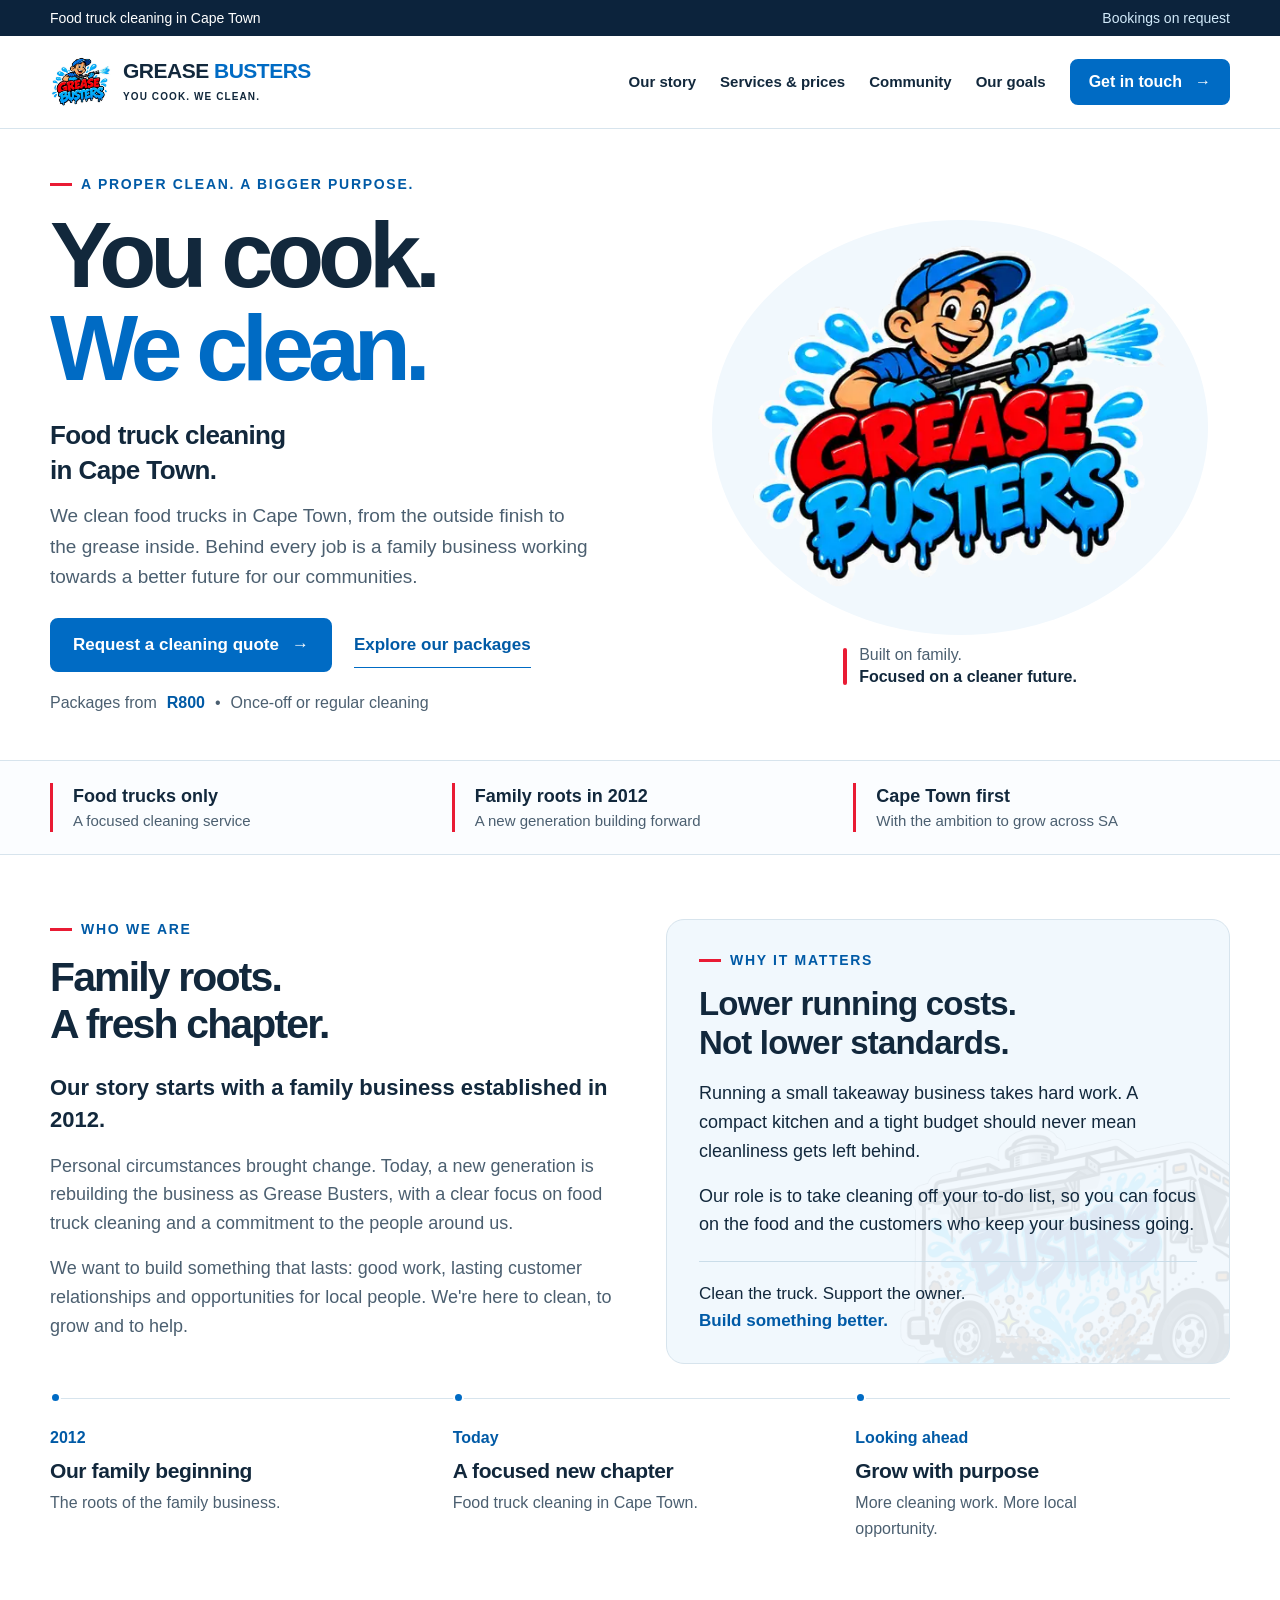
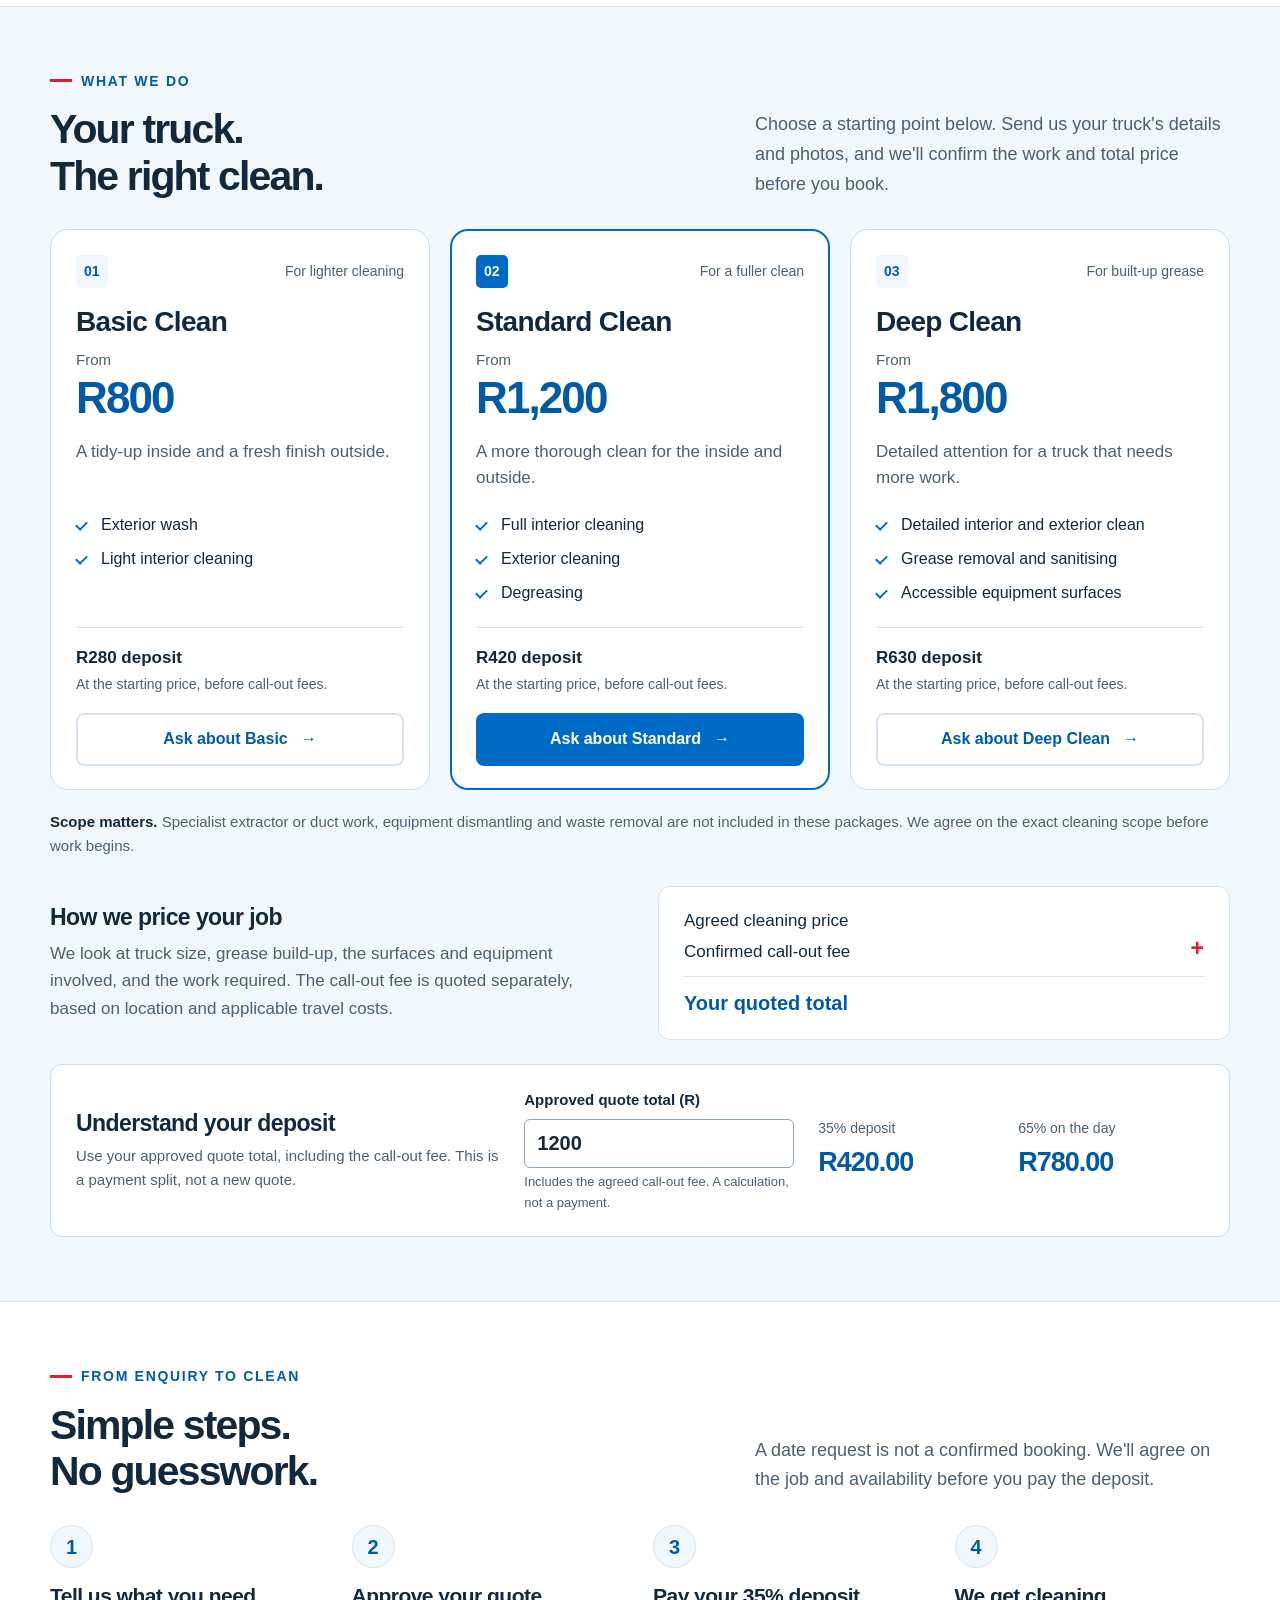
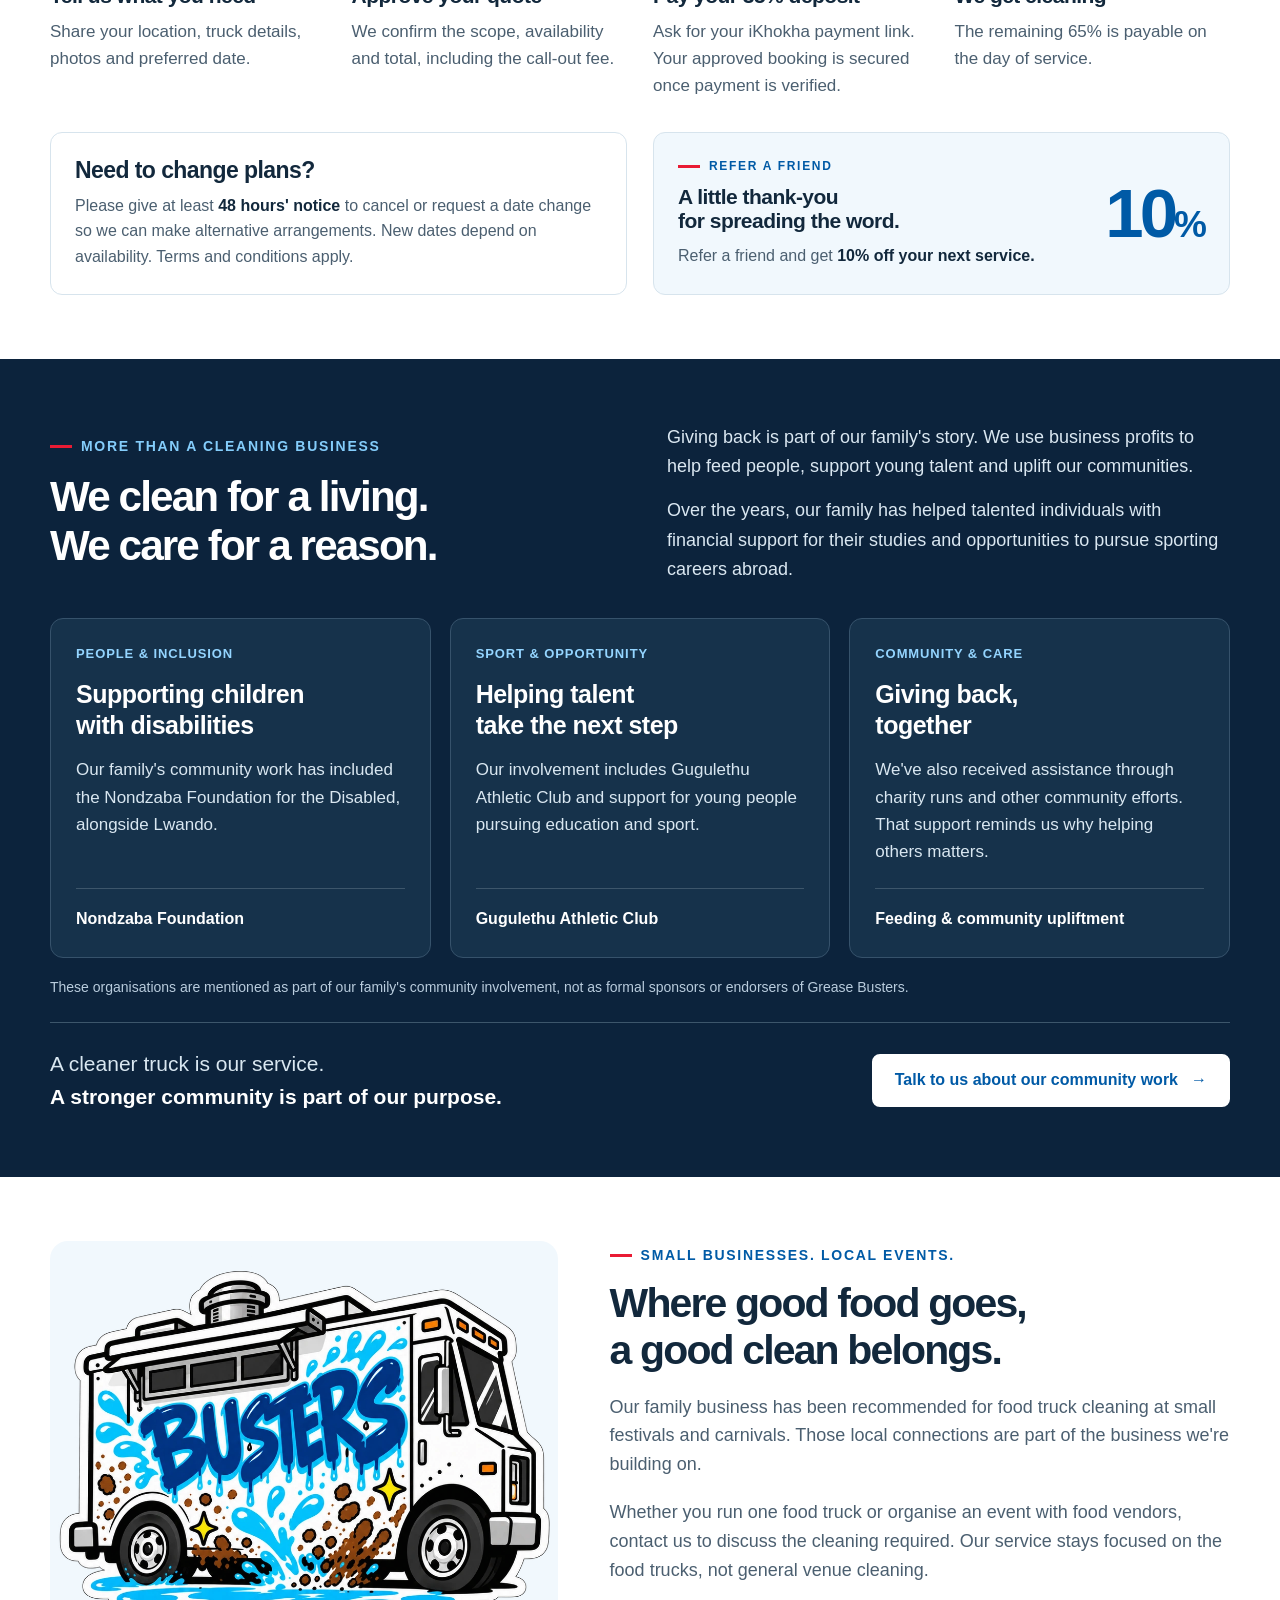
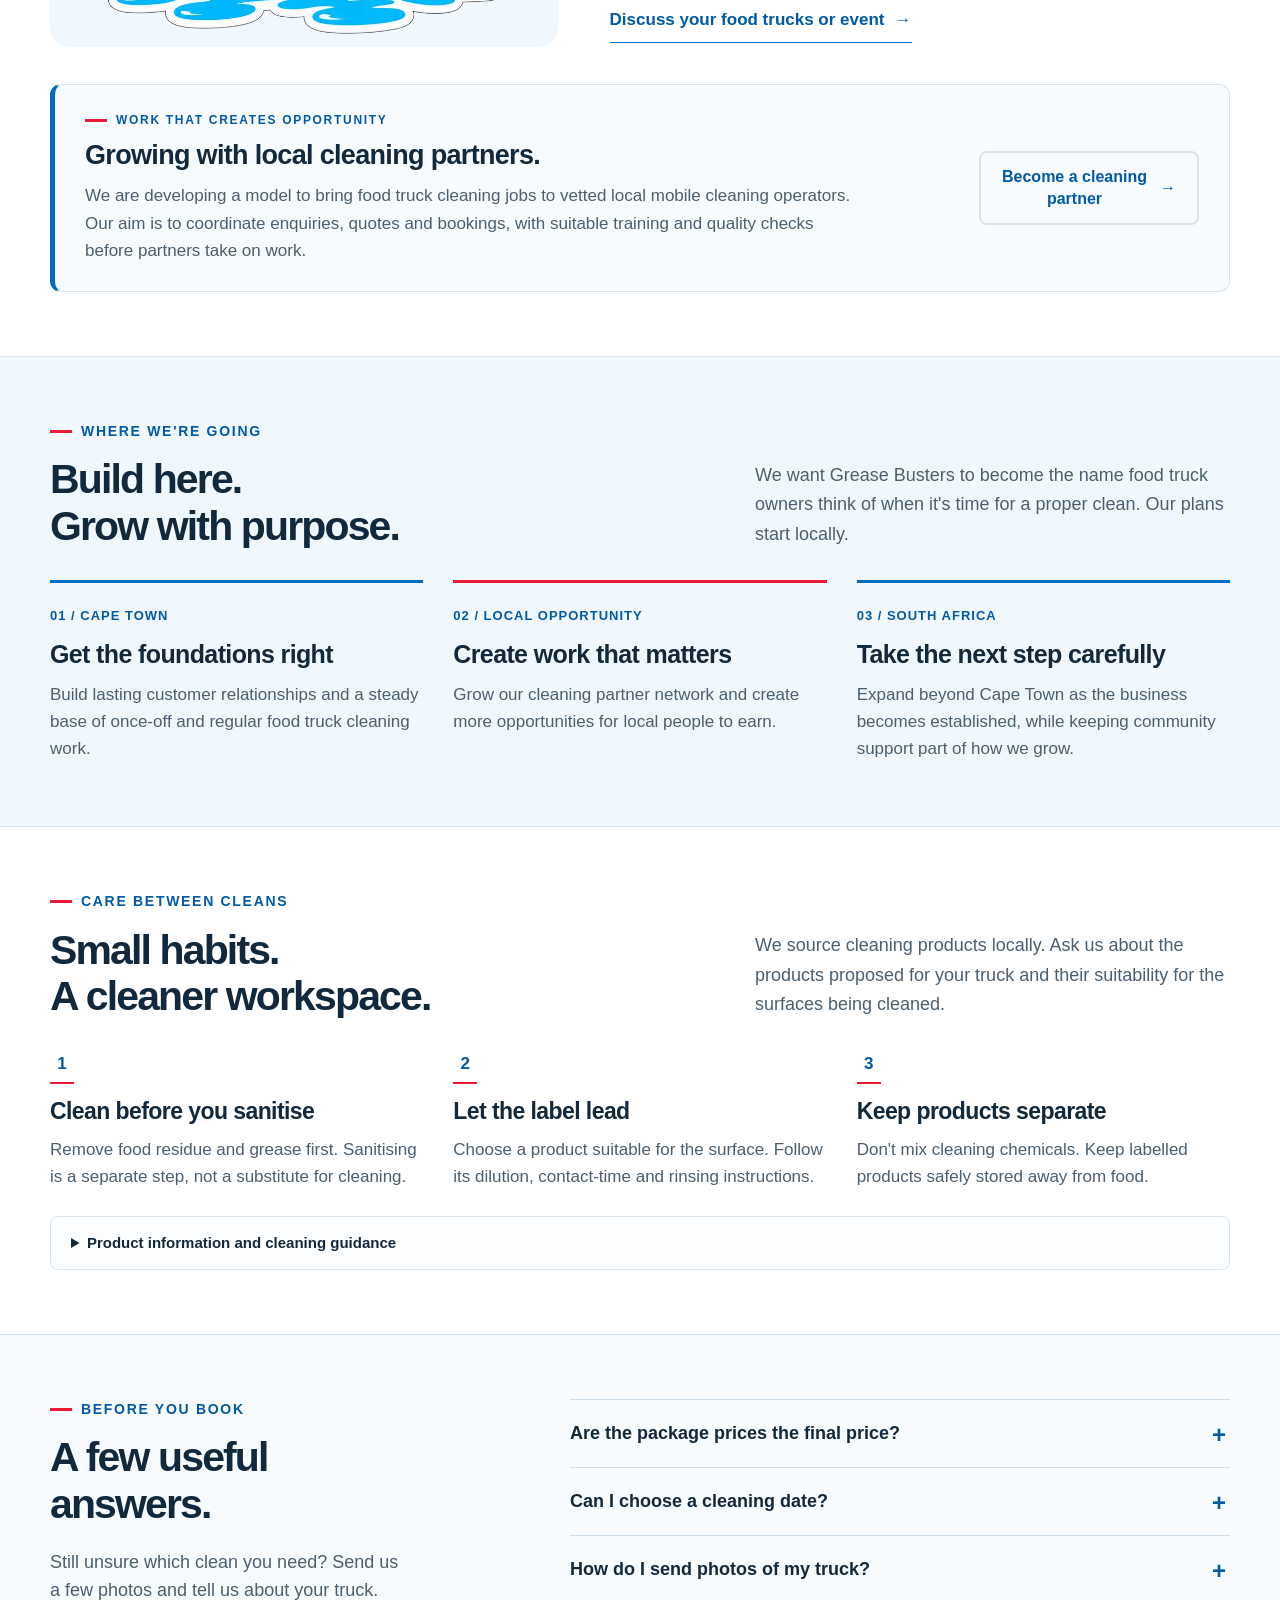
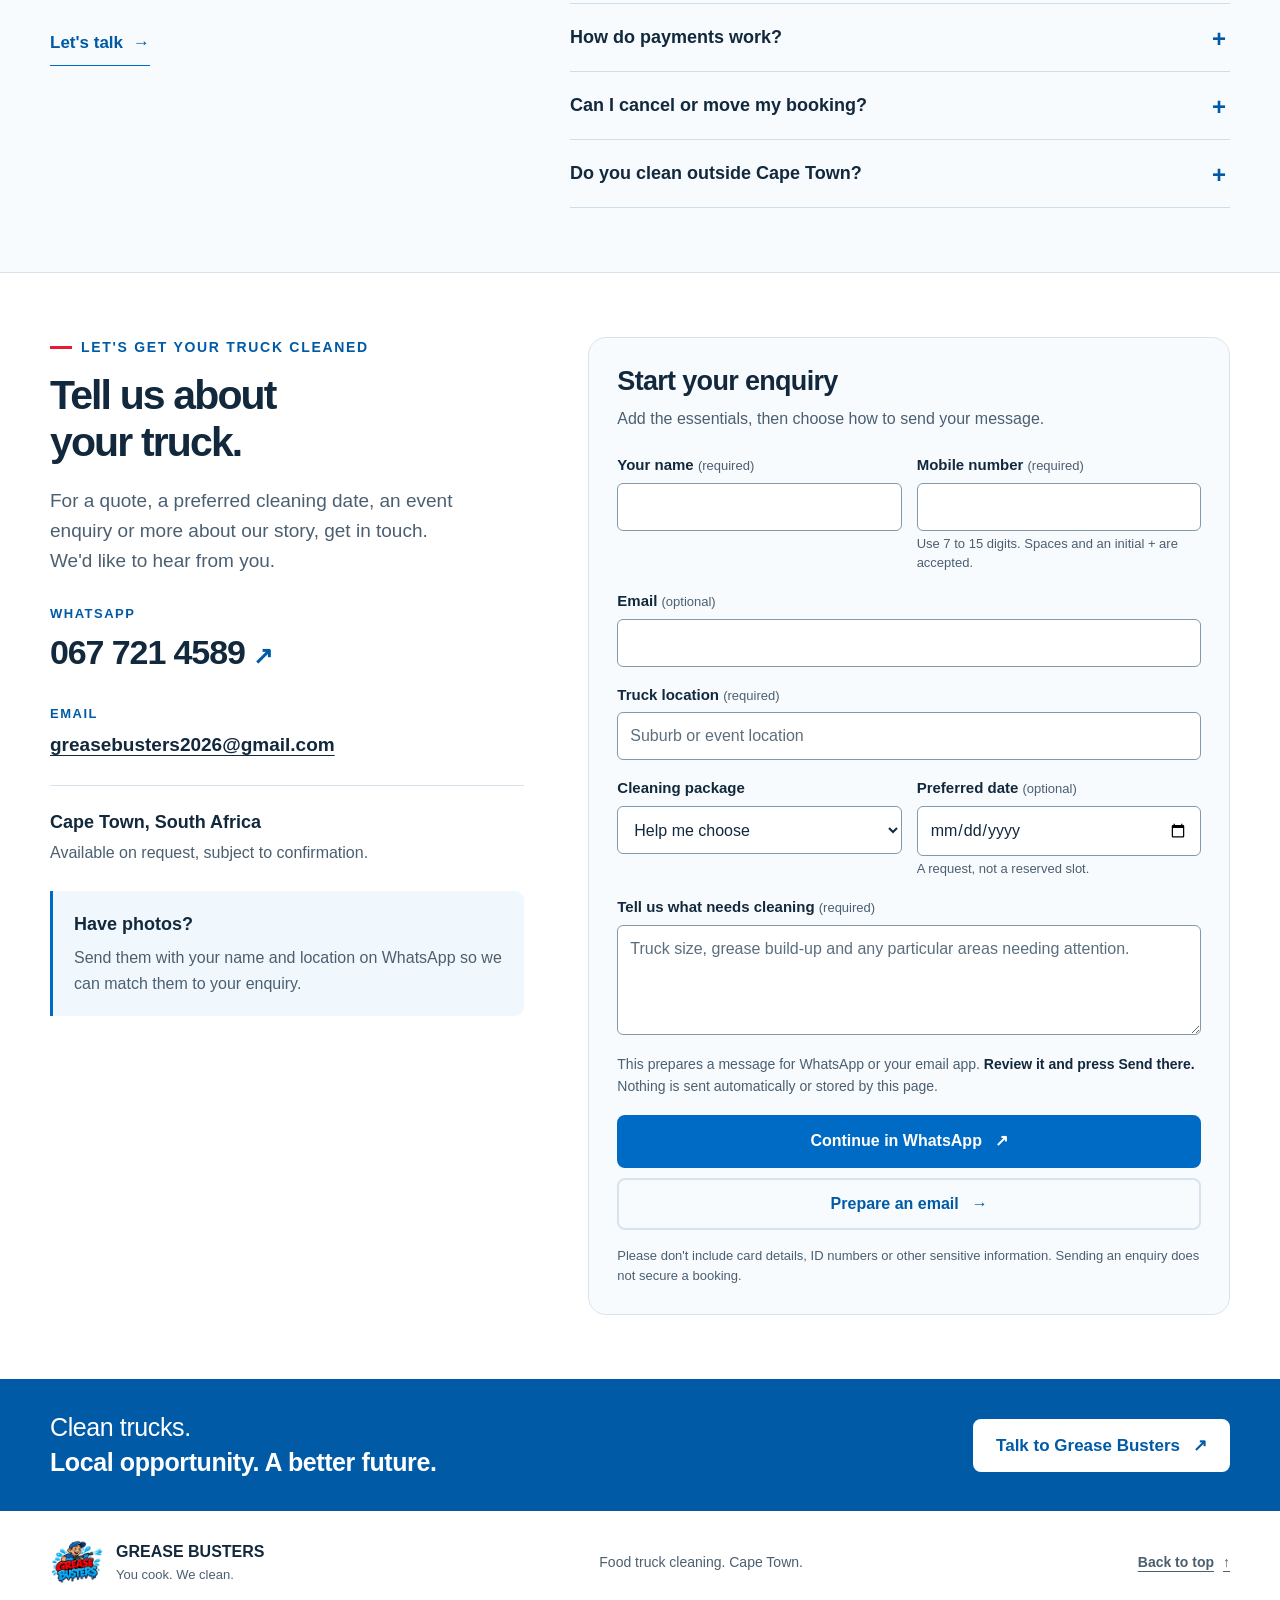
==== commit 81b072bb: "Add Google Search Console verification meta tag" ====
--- a/index.html
+++ b/index.html
@@ -8,8 +8,7 @@
   <title>Food Truck Cleaning Cape Town | Grease Busters</title>
   <meta name="description" content="Food truck cleaning and degreasing in Cape Town. Packages from R800, plus a confirmed call-out fee. Ask Grease Busters for a quote and available dates.">
   <link rel="canonical" href="https://greasebusters.pages.dev/">
-  <!-- Search Console: paste the EXACT google-site-verification meta tag here.
-       Use a URL-prefix property for this pages.dev address. No token is installed yet. -->
+  <meta name="google-site-verification" content="zK-5eiMAStPO1qG82xS5O9vZFDkJOGCdrTW2Tliuswg" />
   <meta property="og:type" content="website">
   <meta property="og:locale" content="en_ZA">
   <meta property="og:site_name" content="Grease Busters">
--- a/assets/styles.css
+++ b/assets/styles.css
@@ -5,10 +5,10 @@
 [hidden]{display:none!important}
 a{color:inherit;text-underline-offset:4px}button,input,select,textarea{font:inherit}button,a{-webkit-tap-highlight-color:transparent}button{cursor:pointer}input,select,textarea{max-width:100%}input,textarea,select{color:var(--ink)}input[type=date]{min-width:0}button:disabled{cursor:not-allowed}
 a:focus-visible,button:focus-visible,input:focus-visible,select:focus-visible,textarea:focus-visible,summary:focus-visible{outline:3px solid var(--red-dark);outline-offset:4px}
-img{display:block;max-width:100%;height:auto}h1,h2,h3,p{margin:0}h1,h2,h3{line-height:1.14;letter-spacing:-.045em}h1{font-size:clamp(76px,7.3vw,108px);font-weight:900;letter-spacing:-.065em;line-height:.99}h2{font-size:clamp(34px,3.2vw,46px);font-weight:800}h3{font-size:25px;font-weight:800;letter-spacing:-.025em}p+p{margin-top:14px}strong{font-weight:750}svg{display:block;fill:none;stroke:currentColor;stroke-width:2;stroke-linecap:round;stroke-linejoin:round;flex-shrink:0}
-.wrap{width:min(var(--max),calc(100% - 64px));margin-inline:auto}.section{padding-block:64px}.eyebrow{font-size:14px;font-weight:800;letter-spacing:1.7px;line-height:1.45;color:var(--blue-deep);text-transform:uppercase;display:flex;align-items:center;gap:9px}.eyebrow::before{content:'';height:3px;width:22px;background:var(--red);flex-shrink:0}.eyebrow+h1,.eyebrow+h2{margin-top:15px}.lead{font-size:22px;font-weight:700;color:var(--ink);line-height:1.45}.actions{display:flex;align-items:center;flex-wrap:wrap;gap:22px}.button{display:inline-flex;align-items:center;justify-content:center;gap:13px;min-height:52px;padding:13px 21px;border:2px solid var(--blue);border-radius:8px;background:var(--blue);color:var(--white);text-decoration:none;font-size:17px;font-weight:700;line-height:1.4;text-align:center;transition:background .14s,border-color .14s}.button:hover{background:var(--blue-deep);border-color:var(--blue-deep)}.button-small{min-height:46px;padding:10px 17px;font-size:16px}.button-outline{color:var(--blue-deep);background:transparent;border-color:var(--line)}.button-outline:hover{background:var(--ice);border-color:var(--blue)}.button-white{background:white;border-color:white;color:var(--blue-deep)}.button-white:hover{background:#dfedff;border-color:#dfedff}.text-link{display:inline-flex;align-items:center;gap:10px;font-weight:700;font-size:17px;min-height:46px;text-decoration:none;border-bottom:1px solid var(--blue);color:var(--blue-deep)}.text-link:hover{color:var(--navy)}.skip-link{position:absolute;top:-90px;left:20px;z-index:100;background:white;padding:12px 18px}.skip-link:focus{top:10px}
+img{display:block;max-width:100%;height:auto}h1,h2,h3,p{margin:0}h1,h2,h3{line-height:1.14;letter-spacing:-.045em}.hero-slogan{font-size:clamp(76px,7.3vw,108px);font-weight:900;letter-spacing:-.065em;line-height:.99}h2{font-size:clamp(34px,3.2vw,46px);font-weight:800}h3{font-size:25px;font-weight:800;letter-spacing:-.025em}p+p{margin-top:14px}strong{font-weight:750}svg{display:block;fill:none;stroke:currentColor;stroke-width:2;stroke-linecap:round;stroke-linejoin:round;flex-shrink:0}
+.wrap{width:min(var(--max),calc(100% - 64px));margin-inline:auto}.section{padding-block:64px}.eyebrow{font-size:14px;font-weight:800;letter-spacing:1.7px;line-height:1.45;color:var(--blue-deep);text-transform:uppercase;display:flex;align-items:center;gap:9px}.eyebrow::before{content:'';height:3px;width:22px;background:var(--red);flex-shrink:0}.eyebrow+.hero-slogan,.eyebrow+h2{margin-top:15px}.lead{font-size:22px;font-weight:700;color:var(--ink);line-height:1.45}.actions{display:flex;align-items:center;flex-wrap:wrap;gap:22px}.button{display:inline-flex;align-items:center;justify-content:center;gap:13px;min-height:52px;padding:13px 21px;border:2px solid var(--blue);border-radius:8px;background:var(--blue);color:var(--white);text-decoration:none;font-size:17px;font-weight:700;line-height:1.4;text-align:center;transition:background .14s,border-color .14s}.button:hover{background:var(--blue-deep);border-color:var(--blue-deep)}.button-small{min-height:46px;padding:10px 17px;font-size:16px}.button-outline{color:var(--blue-deep);background:transparent;border-color:var(--line)}.button-outline:hover{background:var(--ice);border-color:var(--blue)}.button-white{background:white;border-color:white;color:var(--blue-deep)}.button-white:hover{background:#dfedff;border-color:#dfedff}.text-link{display:inline-flex;align-items:center;gap:10px;font-weight:700;font-size:17px;min-height:46px;text-decoration:none;border-bottom:1px solid var(--blue);color:var(--blue-deep)}.text-link:hover{color:var(--navy)}.skip-link{position:absolute;top:-90px;left:20px;z-index:100;background:white;padding:12px 18px}.skip-link:focus{top:10px}
 .topbar{background:var(--navy);color:#fff;font-size:14px}.topbar-inner{display:flex;justify-content:space-between;align-items:center;gap:15px;min-height:36px;padding-block:4px}.topbar-inner span:last-child{color:#d2eafa}.site-header{border-bottom:1px solid var(--line);position:sticky;top:0;background:white;z-index:20}.header-inner{min-height:92px;display:flex;align-items:center;justify-content:space-between;gap:28px}.brand{display:flex;align-items:center;gap:11px;text-decoration:none;flex-shrink:0}.brand>img{width:62px;height:62px}.brand strong{font-size:21px;letter-spacing:-.5px;line-height:1.1;display:block;font-weight:900}.brand strong span{color:var(--blue)}.brand small{font-size:10px;letter-spacing:1.1px;font-weight:800;display:block;margin-top:6px}.main-nav{display:flex;align-items:center;gap:24px;font-size:15px;font-weight:700}.main-nav>a:not(.button){text-decoration:none;padding-block:12px}.main-nav>a:not(.button):hover{color:var(--blue);text-decoration:underline}.menu-toggle{background:white;border:1px solid var(--line);min-height:44px;border-radius:7px;padding:9px 12px;display:flex;align-items:center;gap:8px;font-size:15px;font-weight:700}
-.hero{display:grid;grid-template-columns:1.13fr 1fr;gap:30px;align-items:center;padding-top:45px;padding-bottom:44px;position:relative}.hero h1 span{color:var(--blue)}.hero-lead{font-size:26px;line-height:1.32;font-weight:750;letter-spacing:-.6px;margin-top:24px}.hero-description{max-width:540px;color:var(--muted);margin-top:14px;font-size:19px;line-height:1.62}.hero .actions{margin-top:25px}.hero-note{display:flex;gap:10px;flex-wrap:wrap;font-size:16px;margin-top:18px;color:var(--muted)}.hero-note strong{color:var(--blue-deep)}.hero-art{position:relative;min-width:0;display:flex;align-items:center;flex-direction:column;justify-content:center}.hero-logo{width:430px;position:relative;z-index:1}.art-circle{position:absolute;inset:4% 4% 11% 4%;border-radius:50%;background:var(--ice);z-index:0}.art-caption{display:flex;gap:12px;align-items:center;position:relative;margin-top:13px;font-size:16px;line-height:1.4;color:var(--muted)}.art-caption strong{color:var(--ink)}.caption-line{height:37px;width:4px;border-radius:5px;background:var(--red)}
+.hero{display:grid;grid-template-columns:1.13fr 1fr;gap:30px;align-items:center;padding-top:45px;padding-bottom:44px;position:relative}.hero .hero-slogan span{color:var(--blue)}.hero-lead{font-size:26px;line-height:1.32;font-weight:750;letter-spacing:-.6px;margin-top:24px}.hero-description{max-width:540px;color:var(--muted);margin-top:14px;font-size:19px;line-height:1.62}.hero .actions{margin-top:25px}.hero-note{display:flex;gap:10px;flex-wrap:wrap;font-size:16px;margin-top:18px;color:var(--muted)}.hero-note strong{color:var(--blue-deep)}.hero-art{position:relative;min-width:0;display:flex;align-items:center;flex-direction:column;justify-content:center}.hero-logo{width:430px;position:relative;z-index:1}.art-circle{position:absolute;inset:4% 4% 11% 4%;border-radius:50%;background:var(--ice);z-index:0}.art-caption{display:flex;gap:12px;align-items:center;position:relative;margin-top:13px;font-size:16px;line-height:1.4;color:var(--muted)}.art-caption strong{color:var(--ink)}.caption-line{height:37px;width:4px;border-radius:5px;background:var(--red)}
 .identity-strip{border-block:1px solid var(--line);background:#fbfdff}.identity-grid{display:grid;grid-template-columns:repeat(3,1fr);padding-block:22px;gap:25px}.identity-grid>div{display:flex;flex-direction:column;line-height:1.5;padding-left:20px;border-left:3px solid var(--red)}.identity-grid strong{font-size:18px}.identity-grid span{font-size:15px;color:var(--muted)}
 .story-grid{display:grid;grid-template-columns:1fr 1fr;gap:52px;align-items:start}.story-grid .lead{margin-top:24px}.story-grid p:not(.eyebrow):not(.lead){color:var(--muted);margin-top:16px}.story-panel{background:var(--ice);border:1px solid var(--line);padding:30px 32px 28px;border-radius:var(--radius);position:relative;overflow:hidden;isolation:isolate}.story-panel h3{font-size:33px;line-height:1.18;margin-top:15px}.story-panel p,.story-panel h3,.story-signoff{position:relative;z-index:1}.story-panel p:not(.eyebrow){color:var(--ink)!important}.story-signoff{margin-top:22px;padding-top:18px;border-top:1px solid #cadde9;font-size:17px;line-height:1.6}.story-signoff strong{color:var(--blue-deep)}.story-watermark{position:absolute;width:370px;right:-40px;bottom:-80px;opacity:.08;z-index:0;pointer-events:none}.timeline{display:grid;grid-template-columns:repeat(3,1fr);gap:28px;margin-top:34px;padding-top:17px;border-top:1px solid var(--line)}.timeline>div{position:relative;padding-top:7px}.timeline-dot{position:absolute;top:-24px;left:0;height:11px;width:11px;border:2px solid white;border-radius:50%;background:var(--blue)}.timeline strong{color:var(--blue-deep);font-size:16px}.timeline h3{font-size:21px;margin-top:8px;letter-spacing:-.4px}.timeline p{font-size:16px;color:var(--muted);margin-top:7px;max-width:290px}
 .tint-section{background:var(--ice);border-block:1px solid var(--line)}.section-head{display:flex;align-items:flex-end;justify-content:space-between;gap:50px;margin-bottom:30px}.section-head>p{max-width:475px;color:var(--muted);font-size:18px;line-height:1.65}.price-grid{display:grid;grid-template-columns:repeat(3,minmax(0,1fr));gap:20px}.price-card{border:1px solid #cbdce8;border-radius:var(--radius);background:white;padding:25px 25px 23px;display:flex;flex-direction:column}.price-card.highlighted{border:2px solid var(--blue);padding:24px 24px 22px}.package-top{display:flex;justify-content:space-between;align-items:center;gap:12px;margin-bottom:18px}.package-number{background:var(--ice);color:var(--blue-deep);font-size:14px;font-weight:800;padding:5px 8px;border-radius:5px}.highlighted .package-number{background:var(--blue);color:white}.package-fit{font-size:14px;color:var(--muted)}.price-card h3{font-size:28px}.price{font-size:44px;font-weight:800;line-height:1.2;letter-spacing:-1.9px;color:var(--blue-deep);margin-top:13px;white-space:nowrap}.price>span{font-size:15px;letter-spacing:0;font-weight:500;display:block;margin-bottom:3px;color:var(--muted)}.package-description{margin-top:15px;font-size:17px;color:var(--muted);line-height:1.5;min-height:52px}.check-list{list-style:none;padding:0;margin:22px 0;flex:1;display:flex;flex-direction:column;gap:10px;font-size:16px;line-height:1.5}.check-list li{position:relative;padding-left:25px}.check-list li::before{content:'';position:absolute;left:2px;top:6px;height:11px;width:7px;border:solid var(--blue);border-width:0 2px 2px 0;transform:rotate(45deg)}.deposit-line{border-top:1px solid var(--line);padding-top:16px;margin-bottom:18px}.deposit-line strong{display:block;font-size:17px}.deposit-line span{display:block;font-size:14px;line-height:1.5;color:var(--muted);margin-top:3px}.price-card>.button{width:100%;font-size:16px;padding-inline:11px}.scope-note{font-size:15px;color:var(--muted);margin-top:20px}.scope-note strong{color:var(--ink)}.pricing-explainer{display:grid;grid-template-columns:1fr 1fr;gap:36px;margin-top:28px;align-items:center}.pricing-explainer h3,.deposit-calculator h3{font-size:23px}.pricing-explainer p{margin-top:10px;color:var(--muted);font-size:17px}.quote-equation{padding:21px 25px;background:#fff;border:1px solid var(--line);border-radius:12px;display:grid;grid-template-columns:1fr;line-height:1.5;position:relative}.quote-equation span{font-size:17px}.quote-equation b{position:absolute;right:25px;color:var(--red);font-size:23px;top:44px}.quote-equation b:nth-of-type(2){display:none}.quote-equation span:nth-of-type(2){padding-top:6px}.quote-equation strong{padding-top:11px;margin-top:11px;border-top:1px solid var(--line);font-size:20px;color:var(--blue-deep)}.deposit-calculator{margin-top:24px;padding:23px 25px;border:1px solid #cbdce8;border-radius:12px;background:white;display:grid;grid-template-columns:1.1fr .7fr 1fr;gap:24px;align-items:center}.deposit-calculator>div>p{font-size:15px;color:var(--muted);margin-top:8px}.calc-controls label{font-size:15px;font-weight:700;display:block;margin-bottom:7px}.calc-controls input{width:100%;font-size:20px;font-weight:700;border-radius:6px;border:1px solid #8fa4b5;padding:9px 12px;height:49px}.calc-controls>span{font-size:13px;display:block;color:var(--muted);margin-top:4px}.calc-results{display:grid;grid-template-columns:1fr 1fr;gap:14px}.calc-results>div>span{display:block;font-size:14px;line-height:1.4;color:var(--muted)}.calc-results strong{display:block;white-space:nowrap;font-size:27px;line-height:1.4;color:var(--blue-deep);letter-spacing:-1px;margin-top:5px}.calc-results #calc-error{grid-column:1/-1;color:var(--red-dark);font-size:14px}
@@ -20,13 +20,31 @@
 .contact-grid{display:grid;grid-template-columns:.85fr 1.15fr;gap:64px;align-items:start}.contact-copy>p:not(.eyebrow){color:var(--muted);font-size:19px;max-width:415px;margin-top:20px}.contact-method{margin-top:27px}.contact-method>span{display:block;font-size:13px;font-weight:800;letter-spacing:1.5px;color:var(--blue-deep);margin-bottom:5px}.contact-phone{font-size:34px;font-weight:800;letter-spacing:-1.1px;text-decoration:none;line-height:1.4}.contact-phone:hover{text-decoration:underline}.contact-phone>span{font-size:24px;color:var(--blue-deep)}.contact-email{font-size:19px;font-weight:700;text-decoration-thickness:1px;overflow-wrap:anywhere}.contact-location{padding-top:22px;margin-top:25px;border-top:1px solid var(--line)}.contact-location strong,.contact-location span{display:block}.contact-location strong{font-size:18px}.contact-location span{font-size:16px;color:var(--muted);margin-top:3px}.contact-extra{margin-top:25px;padding:19px 21px;border-left:3px solid var(--blue);background:var(--ice);border-radius:0 9px 9px 0}.contact-extra strong{font-size:18px}.contact-extra p{font-size:16px;color:var(--muted);margin-top:7px}.enquiry-card{border:1px solid var(--line);border-radius:var(--radius);padding:28px;background:#f8fbfe}.enquiry-card h3{font-size:27px}.form-intro{font-size:16px;color:var(--muted);margin-top:9px}.form-grid{display:grid;grid-template-columns:1fr 1fr;gap:17px 15px;margin-top:23px}.field{min-width:0}.field.wide{grid-column:1/-1}.field label{display:block;font-size:15px;font-weight:700;line-height:1.45;margin-bottom:7px}.field label>span{font-weight:400;font-size:13px;color:var(--muted)}.field input,.field textarea,.field select{display:block;width:100%;border:1px solid #8299ab;border-radius:6px;background:white;padding:11px 12px;font-size:16px;min-height:48px;line-height:1.5}.field textarea{resize:vertical;min-height:110px}.field select{padding-right:20px}.field input::placeholder,.field textarea::placeholder{color:#5b6e7d;opacity:1}.field>small{font-size:13px;line-height:1.45;display:block;margin-top:4px;color:var(--muted)}.form-notice{font-size:14px;color:var(--muted);margin-top:19px!important;line-height:1.55}.form-notice strong{color:var(--ink)}.form-actions{display:grid;grid-template-columns:1fr;gap:10px;margin-top:18px}.form-actions .button{width:100%;font-size:16px}.privacy-note{font-size:13px;line-height:1.55;color:var(--muted);margin-top:16px}.enquiry-status{font-size:15px;line-height:1.5;margin-top:15px;background:#e2eff9;border:1px solid var(--line);border-radius:6px;padding:12px 15px}.enquiry-status a{display:inline-block;margin-top:5px;font-weight:700;color:var(--blue-deep)}#message-fallback{margin-top:15px}#message-fallback label{font-size:15px;font-weight:700}#message-fallback textarea{width:100%;font-size:15px;padding:10px;min-height:100px;resize:vertical;border:1px solid var(--line);margin-top:5px}#message-fallback p{font-size:14px;color:var(--muted)}.copy-button{border:1px solid var(--blue);color:var(--blue-deep);background:white;padding:9px 13px;min-height:44px;border-radius:5px;font-size:15px;font-weight:700;margin-block:8px}.connected-links{margin-top:20px;display:flex;flex-direction:column;gap:12px}.connected-links .button{font-size:16px}.no-js-note{padding:16px;border:1px solid var(--line);background:white;margin-top:20px;font-size:16px}
 .closing-band{background:var(--blue-deep);color:white}.closing-band>.wrap{padding-block:31px;display:flex;align-items:center;justify-content:space-between;gap:30px}.closing-band p{font-size:25px;line-height:1.4;letter-spacing:-.4px}.closing-band a:focus-visible{outline-color:white}.footer-inner{display:flex;align-items:center;justify-content:space-between;gap:22px;padding-block:24px;font-size:14px;color:var(--muted)}.footer-brand{display:flex;align-items:center;gap:12px}.footer-brand img{width:54px;height:54px}.footer-brand strong,.footer-brand span{display:block}.footer-brand strong{font-size:16px;color:var(--ink)}.footer-brand span{font-size:13px}.footer-inner>a{min-height:44px;display:inline-flex;align-items:center;gap:9px;font-weight:700}.mobile-contact{display:none}
 @media(min-width:1550px){.hero{padding-block:50px}}
-@media(max-width:1100px){.main-nav{gap:16px;font-size:14px}.brand strong{font-size:19px}.brand>img{width:54px;height:54px}.brand small{font-size:9px}.main-nav .button{font-size:14px}.header-inner{gap:18px}.hero{gap:22px}.hero h1{font-size:87px}.hero-lead{font-size:24px}.hero-art .hero-logo{width:390px}.story-grid{gap:32px}.price-card{padding:22px 20px}.price-card.highlighted{padding:21px 19px}.price-card h3{font-size:25px}.price{font-size:39px}.package-fit{font-size:12px}.deposit-calculator{grid-template-columns:1fr 1fr;gap:22px}.deposit-calculator>div:first-child{grid-column:1/-1}.calc-results strong{font-size:29px}.contact-grid{gap:35px}.contact-email{font-size:17px}.contact-phone{font-size:30px}.jobs-banner .button{max-width:190px}.community-intro{gap:35px}.impact-grid article{padding:21px}.impact-grid h3{font-size:23px}.faq-grid{gap:45px}.work-grid{gap:32px}.enquiry-card{padding:24px}}
-@media(max-width:900px){.wrap{width:calc(100% - 44px)}.site-header .header-inner{flex-wrap:wrap;padding-block:12px;min-height:84px}.main-nav{width:100%;justify-content:space-between;gap:15px;padding-top:7px;border-top:1px solid var(--line);font-size:15px}.has-js .main-nav{display:none}.has-js .main-nav.open{display:flex}.has-js .menu-toggle{display:flex}.hero h1{font-size:78px}.hero-lead{font-size:23px}.hero-description{font-size:18px}.hero .actions{gap:12px}.hero .button{font-size:16px;padding-inline:15px}.hero .text-link{font-size:16px}.hero-note{font-size:14px}.hero-logo{width:350px!important}.art-caption{font-size:14px}.identity-grid{gap:17px}.identity-grid strong{font-size:16px}.identity-grid span{font-size:13px}.story-grid{gap:28px}.story-panel{padding:25px}.story-panel h3{font-size:29px}.story-grid .lead{font-size:21px}.section{padding-block:52px}.section-head{gap:28px}.section-head>p{max-width:360px;font-size:17px}.price-grid{gap:12px}.price-card{padding:21px 16px}.price-card.highlighted{padding:20px 15px}.price-card h3{font-size:23px}.package-fit{font-size:12px;line-height:1.3;max-width:110px;text-align:right}.price{font-size:35px}.package-description{font-size:16px;min-height:72px}.check-list{font-size:15px}.deposit-line span{font-size:13px}.price-card>.button{font-size:14px;padding-inline:8px;gap:8px}.booking-steps{grid-template-columns:repeat(2,1fr);gap:26px 32px}.booking-notes{gap:18px}.referral-note{gap:8px}.referral-note .referral-value{font-size:49px;letter-spacing:-3px}.referral-value span{font-size:28px}.community-intro{gap:28px}.community-section h2{font-size:36px}.impact-grid{gap:13px}.impact-grid article{padding:20px 17px}.impact-grid h3{font-size:21px}.impact-grid p{font-size:16px}.impact-label{font-size:11px;letter-spacing:.5px}.community-org{font-size:14px}.community-bottom{gap:22px}.community-bottom p{font-size:19px}.community-bottom .button{font-size:15px;max-width:270px}.work-grid{grid-template-columns:.8fr 1.2fr}.work-grid h2{font-size:34px}.jobs-banner{padding:24px;gap:24px}.jobs-banner .button{font-size:15px}.goals-grid{gap:24px}.goals-grid h3{font-size:23px}.tips-grid{gap:25px}.tips-grid h3{font-size:21px}.contact-grid{grid-template-columns:.8fr 1.2fr;gap:26px}.contact-phone{font-size:27px}.contact-email{font-size:16px}.enquiry-card{padding:22px}.form-grid{grid-template-columns:1fr}.field.wide{grid-column:auto}.contact-copy>p:not(.eyebrow){font-size:18px}.closing-band p{font-size:22px}.closing-band .button{font-size:16px}}
+@media(max-width:1100px){.main-nav{gap:16px;font-size:14px}.brand strong{font-size:19px}.brand>img{width:54px;height:54px}.brand small{font-size:9px}.main-nav .button{font-size:14px}.header-inner{gap:18px}.hero{gap:22px}.hero .hero-slogan{font-size:87px}.hero-lead{font-size:24px}.hero-art .hero-logo{width:390px}.story-grid{gap:32px}.price-card{padding:22px 20px}.price-card.highlighted{padding:21px 19px}.price-card h3{font-size:25px}.price{font-size:39px}.package-fit{font-size:12px}.deposit-calculator{grid-template-columns:1fr 1fr;gap:22px}.deposit-calculator>div:first-child{grid-column:1/-1}.calc-results strong{font-size:29px}.contact-grid{gap:35px}.contact-email{font-size:17px}.contact-phone{font-size:30px}.jobs-banner .button{max-width:190px}.community-intro{gap:35px}.impact-grid article{padding:21px}.impact-grid h3{font-size:23px}.faq-grid{gap:45px}.work-grid{gap:32px}.enquiry-card{padding:24px}}
+@media(max-width:900px){.wrap{width:calc(100% - 44px)}.site-header .header-inner{flex-wrap:wrap;padding-block:12px;min-height:84px}.main-nav{width:100%;justify-content:space-between;gap:15px;padding-top:7px;border-top:1px solid var(--line);font-size:15px}.has-js .main-nav{display:none}.has-js .main-nav.open{display:flex}.has-js .menu-toggle{display:flex}.hero .hero-slogan{font-size:78px}.hero-lead{font-size:23px}.hero-description{font-size:18px}.hero .actions{gap:12px}.hero .button{font-size:16px;padding-inline:15px}.hero .text-link{font-size:16px}.hero-note{font-size:14px}.hero-logo{width:350px!important}.art-caption{font-size:14px}.identity-grid{gap:17px}.identity-grid strong{font-size:16px}.identity-grid span{font-size:13px}.story-grid{gap:28px}.story-panel{padding:25px}.story-panel h3{font-size:29px}.story-grid .lead{font-size:21px}.section{padding-block:52px}.section-head{gap:28px}.section-head>p{max-width:360px;font-size:17px}.price-grid{gap:12px}.price-card{padding:21px 16px}.price-card.highlighted{padding:20px 15px}.price-card h3{font-size:23px}.package-fit{font-size:12px;line-height:1.3;max-width:110px;text-align:right}.price{font-size:35px}.package-description{font-size:16px;min-height:72px}.check-list{font-size:15px}.deposit-line span{font-size:13px}.price-card>.button{font-size:14px;padding-inline:8px;gap:8px}.booking-steps{grid-template-columns:repeat(2,1fr);gap:26px 32px}.booking-notes{gap:18px}.referral-note{gap:8px}.referral-note .referral-value{font-size:49px;letter-spacing:-3px}.referral-value span{font-size:28px}.community-intro{gap:28px}.community-section h2{font-size:36px}.impact-grid{gap:13px}.impact-grid article{padding:20px 17px}.impact-grid h3{font-size:21px}.impact-grid p{font-size:16px}.impact-label{font-size:11px;letter-spacing:.5px}.community-org{font-size:14px}.community-bottom{gap:22px}.community-bottom p{font-size:19px}.community-bottom .button{font-size:15px;max-width:270px}.work-grid{grid-template-columns:.8fr 1.2fr}.work-grid h2{font-size:34px}.jobs-banner{padding:24px;gap:24px}.jobs-banner .button{font-size:15px}.goals-grid{gap:24px}.goals-grid h3{font-size:23px}.tips-grid{gap:25px}.tips-grid h3{font-size:21px}.contact-grid{grid-template-columns:.8fr 1.2fr;gap:26px}.contact-phone{font-size:27px}.contact-email{font-size:16px}.enquiry-card{padding:22px}.form-grid{grid-template-columns:1fr}.field.wide{grid-column:auto}.contact-copy>p:not(.eyebrow){font-size:18px}.closing-band p{font-size:22px}.closing-band .button{font-size:16px}}
 @media(min-width:901px){.menu-toggle{display:none!important}}
-@media(max-width:680px){html{scroll-padding-top:88px}body{font-size:18px;padding-bottom:73px}.wrap{width:calc(100% - 36px)}.topbar{font-size:12px}.topbar-inner{min-height:31px;gap:8px}.header-inner{gap:12px!important}.brand>img{width:48px;height:48px}.brand strong{font-size:19px}.brand small{font-size:9px;letter-spacing:.8px}.brand{gap:9px}.site-header .header-inner{padding-block:11px;min-height:72px}.menu-toggle{font-size:14px;padding-inline:10px;min-height:44px}.main-nav,.has-js .main-nav.open{display:grid;grid-template-columns:1fr 1fr;gap:8px 18px;padding-top:12px;padding-bottom:5px}.main-nav .button{grid-column:1/-1;min-height:47px;font-size:16px}.main-nav>a:not(.button){font-size:16px;padding-block:9px}.hero{padding-top:31px;padding-bottom:26px;grid-template-columns:1fr;gap:19px}.hero .eyebrow{font-size:12px;letter-spacing:1.4px}.hero h1{font-size:clamp(66px,18vw,91px);margin-top:16px}.hero-lead{font-size:25px;margin-top:22px;line-height:1.3}.hero-description{font-size:18px;line-height:1.62;margin-top:14px}.hero .actions{margin-top:22px;gap:13px}.hero .button{font-size:17px;padding:13px 19px}.hero .text-link{font-size:16px}.hero-note{font-size:15px;gap:7px;margin-top:15px}.hero-art{width:100%;max-width:290px;justify-self:center}.hero-logo{width:265px!important}.art-circle{inset:3% 3% 17%}.art-caption{margin-top:5px;font-size:14px}.caption-line{height:30px}.identity-grid{grid-template-columns:1fr;padding-block:20px;gap:15px}.identity-grid>div{padding-left:14px}.identity-grid strong{font-size:17px}.identity-grid span{font-size:15px}.section{padding-block:40px}.eyebrow{font-size:12px;letter-spacing:1.5px}h2{font-size:36px;line-height:1.14}h3{font-size:25px}.story-grid{grid-template-columns:1fr;gap:25px}.story-grid .lead{margin-top:19px;font-size:21px}.story-grid p:not(.eyebrow):not(.lead){font-size:18px;line-height:1.65}.story-panel{padding:25px 23px}.story-panel h3{font-size:30px}.story-panel p{font-size:17px!important}.story-panel .eyebrow{font-size:12px!important}.timeline{grid-template-columns:1fr;margin-top:26px;margin-left:4px;padding:0 0 0 23px;border-top:0;border-left:1px solid var(--line);gap:20px}.timeline>div{padding:0}.timeline-dot{top:7px;left:-29px}.timeline h3{font-size:21px;margin-top:5px}.timeline p{font-size:16px;margin-top:5px;max-width:none}.section-head{display:block;margin-bottom:24px}.section-head>p{margin-top:18px;max-width:none;font-size:18px}.price-grid{grid-template-columns:1fr;gap:17px}.price-card{padding:25px}.price-card.highlighted{padding:24px}.package-top{margin-bottom:16px}.package-fit{max-width:none;font-size:14px}.price-card h3{font-size:28px}.price{font-size:45px}.price>span{font-size:15px}.package-description{font-size:18px;min-height:0}.check-list{font-size:17px;margin-block:20px;gap:10px}.deposit-line strong{font-size:18px}.deposit-line span{font-size:14px}.price-card>.button{font-size:17px;min-height:51px}.scope-note{font-size:15px;line-height:1.6}.pricing-explainer{grid-template-columns:1fr;gap:19px;margin-top:25px}.pricing-explainer p{font-size:17px}.quote-equation{padding:22px}.quote-equation span{font-size:17px}.deposit-calculator{padding:23px;grid-template-columns:1fr;gap:20px}.deposit-calculator>div:first-child{grid-column:auto}.deposit-calculator h3{font-size:24px}.deposit-calculator>div>p{font-size:15px}.calc-controls label{font-size:16px}.calc-results strong{font-size:28px}.calc-controls>span{font-size:14px}.calc-results>div>span{font-size:15px}.booking-steps{grid-template-columns:1fr;gap:24px}.booking-steps li{padding-left:60px;position:relative}.step-number{position:absolute;left:0;top:1px;margin:0;width:41px;height:41px}.booking-steps h3{font-size:22px}.booking-steps p{font-size:17px;margin-top:8px}.booking-notes{grid-template-columns:1fr;margin-top:28px;gap:16px}.booking-notes>div{padding:23px}.booking-notes p{font-size:16px}.referral-note .referral-value{font-size:61px}.referral-value span{font-size:32px}.referral-note h3{font-size:22px}.community-intro{grid-template-columns:1fr;gap:20px}.community-section h2{font-size:35px}.community-intro>div:last-child{font-size:18px}.impact-grid{grid-template-columns:1fr;gap:16px;margin-top:27px}.impact-grid article{padding:25px}.impact-label{font-size:12px;letter-spacing:1px}.impact-grid h3{font-size:26px}.impact-grid p{font-size:17px;line-height:1.65}.community-org{font-size:17px;margin-top:18px}.community-note{font-size:14px;line-height:1.6;margin-top:18px}.community-bottom{flex-direction:column;align-items:flex-start;gap:20px;margin-top:24px}.community-bottom p{font-size:21px}.community-bottom .button{font-size:16px;max-width:none}.work-grid{grid-template-columns:1fr;gap:24px}.work-art{max-height:260px;aspect-ratio:1.35}.work-art img{max-width:340px}.work-grid h2{font-size:34px}.work-grid p:not(.eyebrow){font-size:18px;margin-top:16px}.work-grid .text-link{font-size:16px}.jobs-banner{flex-direction:column;align-items:flex-start;gap:19px;padding:24px 22px;margin-top:26px}.jobs-banner h3{font-size:26px}.jobs-banner p:not(.eyebrow){font-size:17px}.jobs-banner .button{max-width:none;font-size:16px}.goals-grid{grid-template-columns:1fr;gap:25px}.goals-grid article{padding-top:16px}.goals-grid article>span{font-size:13px}.goals-grid h3{font-size:25px}.goals-grid p{font-size:18px}.tips-grid{grid-template-columns:1fr;gap:25px}.tips-grid article{position:relative;padding-left:42px}.tip-number{position:absolute;left:0;top:1px}.tips-grid h3{font-size:23px}.tips-grid p{font-size:17px}.guidance-details summary{font-size:15px;padding:16px}.guidance-details>div{padding:0 16px 18px}.faq-grid{grid-template-columns:1fr;gap:24px}.faq-grid>div:first-child>p:not(.eyebrow){font-size:18px;margin-top:17px;max-width:none}.faq-grid .text-link{margin-top:11px}.faq-list summary{font-size:17px;padding-block:18px}.faq-list details>p{font-size:17px}.contact-grid{grid-template-columns:1fr;gap:29px}.contact-copy>p:not(.eyebrow){max-width:none;font-size:18px}.contact-method{margin-top:23px}.contact-phone{font-size:32px}.contact-email{font-size:18px}.contact-method>span{font-size:12px}.contact-location{margin-top:21px;padding-top:18px}.contact-extra{margin-top:19px}.enquiry-card{padding:24px 21px}.enquiry-card h3{font-size:27px}.form-grid{gap:17px;margin-top:20px}.field label{font-size:16px}.field label>span{font-size:14px}.field input,.field select,.field textarea{font-size:17px;padding:11px 12px}.field>small{font-size:14px}.form-notice{font-size:15px}.form-actions .button{font-size:17px}.privacy-note{font-size:14px}.closing-band>.wrap{flex-direction:column;align-items:flex-start;gap:23px;padding-block:28px}.closing-band p{font-size:24px}.closing-band .button{font-size:17px}.footer-inner{display:grid;grid-template-columns:1fr auto;padding-block:22px;gap:18px 12px}.footer-inner>p{grid-column:1/-1;grid-row:2;font-size:13px;margin:0}.footer-brand>img{width:45px;height:45px}.footer-brand strong{font-size:14px}.footer-brand span{font-size:12px}.footer-inner>a{font-size:13px}.mobile-contact{display:grid;position:fixed;left:0;right:0;bottom:0;z-index:21;grid-template-columns:1fr 1fr;gap:10px;padding:10px 14px max(10px,env(safe-area-inset-bottom));border-top:1px solid var(--line);background:white;box-shadow:0 -4px 16px #102e4610}.mobile-contact a{display:flex;align-items:center;justify-content:center;gap:7px;text-decoration:none;min-height:45px;font-size:15px;font-weight:700;border:1px solid var(--blue);color:var(--blue-deep);border-radius:6px}.mobile-contact a:first-child{color:white;background:var(--blue)}}
-@media(max-width:370px){.wrap{width:calc(100% - 30px)}.topbar-inner{font-size:11px}.brand>img{width:42px;height:42px}.brand strong{font-size:17px}.brand small{font-size:8px}.brand{gap:7px}.menu-toggle{padding:8px;gap:4px;font-size:13px}.hero h1{font-size:66px}.hero-lead{font-size:23px}.hero-note{gap:6px;font-size:14px}.hero-note>span{display:none}.hero-note{display:block}.hero-note strong{margin-right:6px}.contact-phone{font-size:29px}.contact-email{font-size:17px}.price-card{padding:23px}.price-card.highlighted{padding:22px}.referral-note .referral-value{font-size:50px}.calc-results strong{font-size:25px}.footer-brand>img{width:38px;height:38px}.mobile-contact a{font-size:14px}.enquiry-card{padding:22px 18px}}
+@media(max-width:680px){html{scroll-padding-top:88px}body{font-size:18px;padding-bottom:73px}.wrap{width:calc(100% - 36px)}.topbar{font-size:12px}.topbar-inner{min-height:31px;gap:8px}.header-inner{gap:12px!important}.brand>img{width:48px;height:48px}.brand strong{font-size:19px}.brand small{font-size:9px;letter-spacing:.8px}.brand{gap:9px}.site-header .header-inner{padding-block:11px;min-height:72px}.menu-toggle{font-size:14px;padding-inline:10px;min-height:44px}.main-nav,.has-js .main-nav.open{display:grid;grid-template-columns:1fr 1fr;gap:8px 18px;padding-top:12px;padding-bottom:5px}.main-nav .button{grid-column:1/-1;min-height:47px;font-size:16px}.main-nav>a:not(.button){font-size:16px;padding-block:9px}.hero{padding-top:31px;padding-bottom:26px;grid-template-columns:1fr;gap:19px}.hero .eyebrow{font-size:12px;letter-spacing:1.4px}.hero .hero-slogan{font-size:clamp(66px,18vw,91px);margin-top:16px}.hero-lead{font-size:25px;margin-top:22px;line-height:1.3}.hero-description{font-size:18px;line-height:1.62;margin-top:14px}.hero .actions{margin-top:22px;gap:13px}.hero .button{font-size:17px;padding:13px 19px}.hero .text-link{font-size:16px}.hero-note{font-size:15px;gap:7px;margin-top:15px}.hero-art{width:100%;max-width:290px;justify-self:center}.hero-logo{width:265px!important}.art-circle{inset:3% 3% 17%}.art-caption{margin-top:5px;font-size:14px}.caption-line{height:30px}.identity-grid{grid-template-columns:1fr;padding-block:20px;gap:15px}.identity-grid>div{padding-left:14px}.identity-grid strong{font-size:17px}.identity-grid span{font-size:15px}.section{padding-block:40px}.eyebrow{font-size:12px;letter-spacing:1.5px}h2{font-size:36px;line-height:1.14}h3{font-size:25px}.story-grid{grid-template-columns:1fr;gap:25px}.story-grid .lead{margin-top:19px;font-size:21px}.story-grid p:not(.eyebrow):not(.lead){font-size:18px;line-height:1.65}.story-panel{padding:25px 23px}.story-panel h3{font-size:30px}.story-panel p{font-size:17px!important}.story-panel .eyebrow{font-size:12px!important}.timeline{grid-template-columns:1fr;margin-top:26px;margin-left:4px;padding:0 0 0 23px;border-top:0;border-left:1px solid var(--line);gap:20px}.timeline>div{padding:0}.timeline-dot{top:7px;left:-29px}.timeline h3{font-size:21px;margin-top:5px}.timeline p{font-size:16px;margin-top:5px;max-width:none}.section-head{display:block;margin-bottom:24px}.section-head>p{margin-top:18px;max-width:none;font-size:18px}.price-grid{grid-template-columns:1fr;gap:17px}.price-card{padding:25px}.price-card.highlighted{padding:24px}.package-top{margin-bottom:16px}.package-fit{max-width:none;font-size:14px}.price-card h3{font-size:28px}.price{font-size:45px}.price>span{font-size:15px}.package-description{font-size:18px;min-height:0}.check-list{font-size:17px;margin-block:20px;gap:10px}.deposit-line strong{font-size:18px}.deposit-line span{font-size:14px}.price-card>.button{font-size:17px;min-height:51px}.scope-note{font-size:15px;line-height:1.6}.pricing-explainer{grid-template-columns:1fr;gap:19px;margin-top:25px}.pricing-explainer p{font-size:17px}.quote-equation{padding:22px}.quote-equation span{font-size:17px}.deposit-calculator{padding:23px;grid-template-columns:1fr;gap:20px}.deposit-calculator>div:first-child{grid-column:auto}.deposit-calculator h3{font-size:24px}.deposit-calculator>div>p{font-size:15px}.calc-controls label{font-size:16px}.calc-results strong{font-size:28px}.calc-controls>span{font-size:14px}.calc-results>div>span{font-size:15px}.booking-steps{grid-template-columns:1fr;gap:24px}.booking-steps li{padding-left:60px;position:relative}.step-number{position:absolute;left:0;top:1px;margin:0;width:41px;height:41px}.booking-steps h3{font-size:22px}.booking-steps p{font-size:17px;margin-top:8px}.booking-notes{grid-template-columns:1fr;margin-top:28px;gap:16px}.booking-notes>div{padding:23px}.booking-notes p{font-size:16px}.referral-note .referral-value{font-size:61px}.referral-value span{font-size:32px}.referral-note h3{font-size:22px}.community-intro{grid-template-columns:1fr;gap:20px}.community-section h2{font-size:35px}.community-intro>div:last-child{font-size:18px}.impact-grid{grid-template-columns:1fr;gap:16px;margin-top:27px}.impact-grid article{padding:25px}.impact-label{font-size:12px;letter-spacing:1px}.impact-grid h3{font-size:26px}.impact-grid p{font-size:17px;line-height:1.65}.community-org{font-size:17px;margin-top:18px}.community-note{font-size:14px;line-height:1.6;margin-top:18px}.community-bottom{flex-direction:column;align-items:flex-start;gap:20px;margin-top:24px}.community-bottom p{font-size:21px}.community-bottom .button{font-size:16px;max-width:none}.work-grid{grid-template-columns:1fr;gap:24px}.work-art{max-height:260px;aspect-ratio:1.35}.work-art img{max-width:340px}.work-grid h2{font-size:34px}.work-grid p:not(.eyebrow){font-size:18px;margin-top:16px}.work-grid .text-link{font-size:16px}.jobs-banner{flex-direction:column;align-items:flex-start;gap:19px;padding:24px 22px;margin-top:26px}.jobs-banner h3{font-size:26px}.jobs-banner p:not(.eyebrow){font-size:17px}.jobs-banner .button{max-width:none;font-size:16px}.goals-grid{grid-template-columns:1fr;gap:25px}.goals-grid article{padding-top:16px}.goals-grid article>span{font-size:13px}.goals-grid h3{font-size:25px}.goals-grid p{font-size:18px}.tips-grid{grid-template-columns:1fr;gap:25px}.tips-grid article{position:relative;padding-left:42px}.tip-number{position:absolute;left:0;top:1px}.tips-grid h3{font-size:23px}.tips-grid p{font-size:17px}.guidance-details summary{font-size:15px;padding:16px}.guidance-details>div{padding:0 16px 18px}.faq-grid{grid-template-columns:1fr;gap:24px}.faq-grid>div:first-child>p:not(.eyebrow){font-size:18px;margin-top:17px;max-width:none}.faq-grid .text-link{margin-top:11px}.faq-list summary{font-size:17px;padding-block:18px}.faq-list details>p{font-size:17px}.contact-grid{grid-template-columns:1fr;gap:29px}.contact-copy>p:not(.eyebrow){max-width:none;font-size:18px}.contact-method{margin-top:23px}.contact-phone{font-size:32px}.contact-email{font-size:18px}.contact-method>span{font-size:12px}.contact-location{margin-top:21px;padding-top:18px}.contact-extra{margin-top:19px}.enquiry-card{padding:24px 21px}.enquiry-card h3{font-size:27px}.form-grid{gap:17px;margin-top:20px}.field label{font-size:16px}.field label>span{font-size:14px}.field input,.field select,.field textarea{font-size:17px;padding:11px 12px}.field>small{font-size:14px}.form-notice{font-size:15px}.form-actions .button{font-size:17px}.privacy-note{font-size:14px}.closing-band>.wrap{flex-direction:column;align-items:flex-start;gap:23px;padding-block:28px}.closing-band p{font-size:24px}.closing-band .button{font-size:17px}.footer-inner{display:grid;grid-template-columns:1fr auto;padding-block:22px;gap:18px 12px}.footer-inner>p{grid-column:1/-1;grid-row:2;font-size:13px;margin:0}.footer-brand>img{width:45px;height:45px}.footer-brand strong{font-size:14px}.footer-brand span{font-size:12px}.footer-inner>a{font-size:13px}.mobile-contact{display:grid;position:fixed;left:0;right:0;bottom:0;z-index:21;grid-template-columns:1fr 1fr;gap:10px;padding:10px 14px max(10px,env(safe-area-inset-bottom));border-top:1px solid var(--line);background:white;box-shadow:0 -4px 16px #102e4610}.mobile-contact a{display:flex;align-items:center;justify-content:center;gap:7px;text-decoration:none;min-height:45px;font-size:15px;font-weight:700;border:1px solid var(--blue);color:var(--blue-deep);border-radius:6px}.mobile-contact a:first-child{color:white;background:var(--blue)}}
+@media(max-width:370px){.wrap{width:calc(100% - 30px)}.topbar-inner{font-size:11px}.brand>img{width:42px;height:42px}.brand strong{font-size:17px}.brand small{font-size:8px}.brand{gap:7px}.menu-toggle{padding:8px;gap:4px;font-size:13px}.hero .hero-slogan{font-size:66px}.hero-lead{font-size:23px}.hero-note{gap:6px;font-size:14px}.hero-note>span{display:none}.hero-note{display:block}.hero-note strong{margin-right:6px}.contact-phone{font-size:29px}.contact-email{font-size:17px}.price-card{padding:23px}.price-card.highlighted{padding:22px}.referral-note .referral-value{font-size:50px}.calc-results strong{font-size:25px}.footer-brand>img{width:38px;height:38px}.mobile-contact a{font-size:14px}.enquiry-card{padding:22px 18px}}
 @media(prefers-reduced-motion:reduce){html{scroll-behavior:auto}*,*::before,*::after{transition:none!important;animation:none!important}}
-@media print{body{padding:0;font-size:12px}.topbar,.main-nav,.menu-toggle,.mobile-contact,.skip-link,.contact-section,.closing-band,.guidance-details,.deposit-calculator{display:none!important}.site-header{position:static}.section{padding-block:22px}.hero{padding-block:20px;grid-template-columns:1fr 1fr}.hero h1{font-size:50px}.hero-logo{max-width:200px}.hero-art{max-width:240px}.wrap{width:100%}.hero .actions{display:none}.story-grid,.price-grid,.impact-grid,.goals-grid,.tips-grid{break-inside:avoid}.community-section{background:white;color:var(--ink)}.impact-grid article{background:white;border:1px solid #aaa}.community-section p,.community-section h3,.community-org,.community-intro>div:last-child,.community-bottom p,.community-bottom p strong{color:var(--ink)}.button{display:none}h2{font-size:28px}h3{font-size:19px}.site-footer{border-top:1px solid #ddd}}
+@media print{body{padding:0;font-size:12px}.topbar,.main-nav,.menu-toggle,.mobile-contact,.skip-link,.contact-section,.closing-band,.guidance-details,.deposit-calculator{display:none!important}.site-header{position:static}.section{padding-block:22px}.hero{padding-block:20px;grid-template-columns:1fr 1fr}.hero .hero-slogan{font-size:50px}.hero-logo{max-width:200px}.hero-art{max-width:240px}.wrap{width:100%}.hero .actions{display:none}.story-grid,.price-grid,.impact-grid,.goals-grid,.tips-grid{break-inside:avoid}.community-section{background:white;color:var(--ink)}.impact-grid article{background:white;border:1px solid #aaa}.community-section p,.community-section h3,.community-org,.community-intro>div:last-child,.community-bottom p,.community-bottom p strong{color:var(--ink)}.button{display:none}h2{font-size:28px}h3{font-size:19px}.site-footer{border-top:1px solid #ddd}}
 
 .calc-results[data-large="true"] strong{font-size:22px}
 @media(max-width:680px){.calc-results[data-large="true"] strong{font-size:19px}}
+
+/* Engineering repair: preserve layout while keeping controls and long values usable. */
+.hero .hero-lead{color:var(--ink);font-size:26px;line-height:1.32;font-weight:750;letter-spacing:-.6px;margin-top:24px}
+.hero-slogan{margin:0}
+.calc-results>div{min-width:0}
+.calc-results strong{overflow-wrap:anywhere}
+.enquiry-status:focus-visible{outline:3px solid var(--blue-deep);outline-offset:4px}
+#message-copy{scroll-margin-top:120px}
+body.error-page{padding-bottom:0}
+.error-content{max-width:780px;margin:64px auto;padding:32px}
+.error-content h1{font-size:clamp(34px,5vw,60px);line-height:1.12;margin:20px 0}
+.error-content>p{margin-top:16px;color:var(--muted)}
+.error-content .actions{margin-top:28px}
+.error-brand{width:96px;height:96px}
+@media(max-width:900px){.hero .hero-lead{font-size:23px}}
+@media(max-width:680px){.hero .hero-lead{font-size:25px;margin-top:22px;line-height:1.3}.mobile-contact{padding-bottom:max(10px,env(safe-area-inset-bottom))}body:not(.error-page){padding-bottom:calc(85px + env(safe-area-inset-bottom))}.calc-results[data-large="true"]{grid-template-columns:1fr}.calc-results[data-large="true"] strong{font-size:24px}}
+@media(max-width:370px){.hero .hero-lead{font-size:23px}}
+@media print{.hero .hero-slogan{font-size:50px}.hero .hero-lead{font-size:20px}body:not(.error-page){padding-bottom:0}}
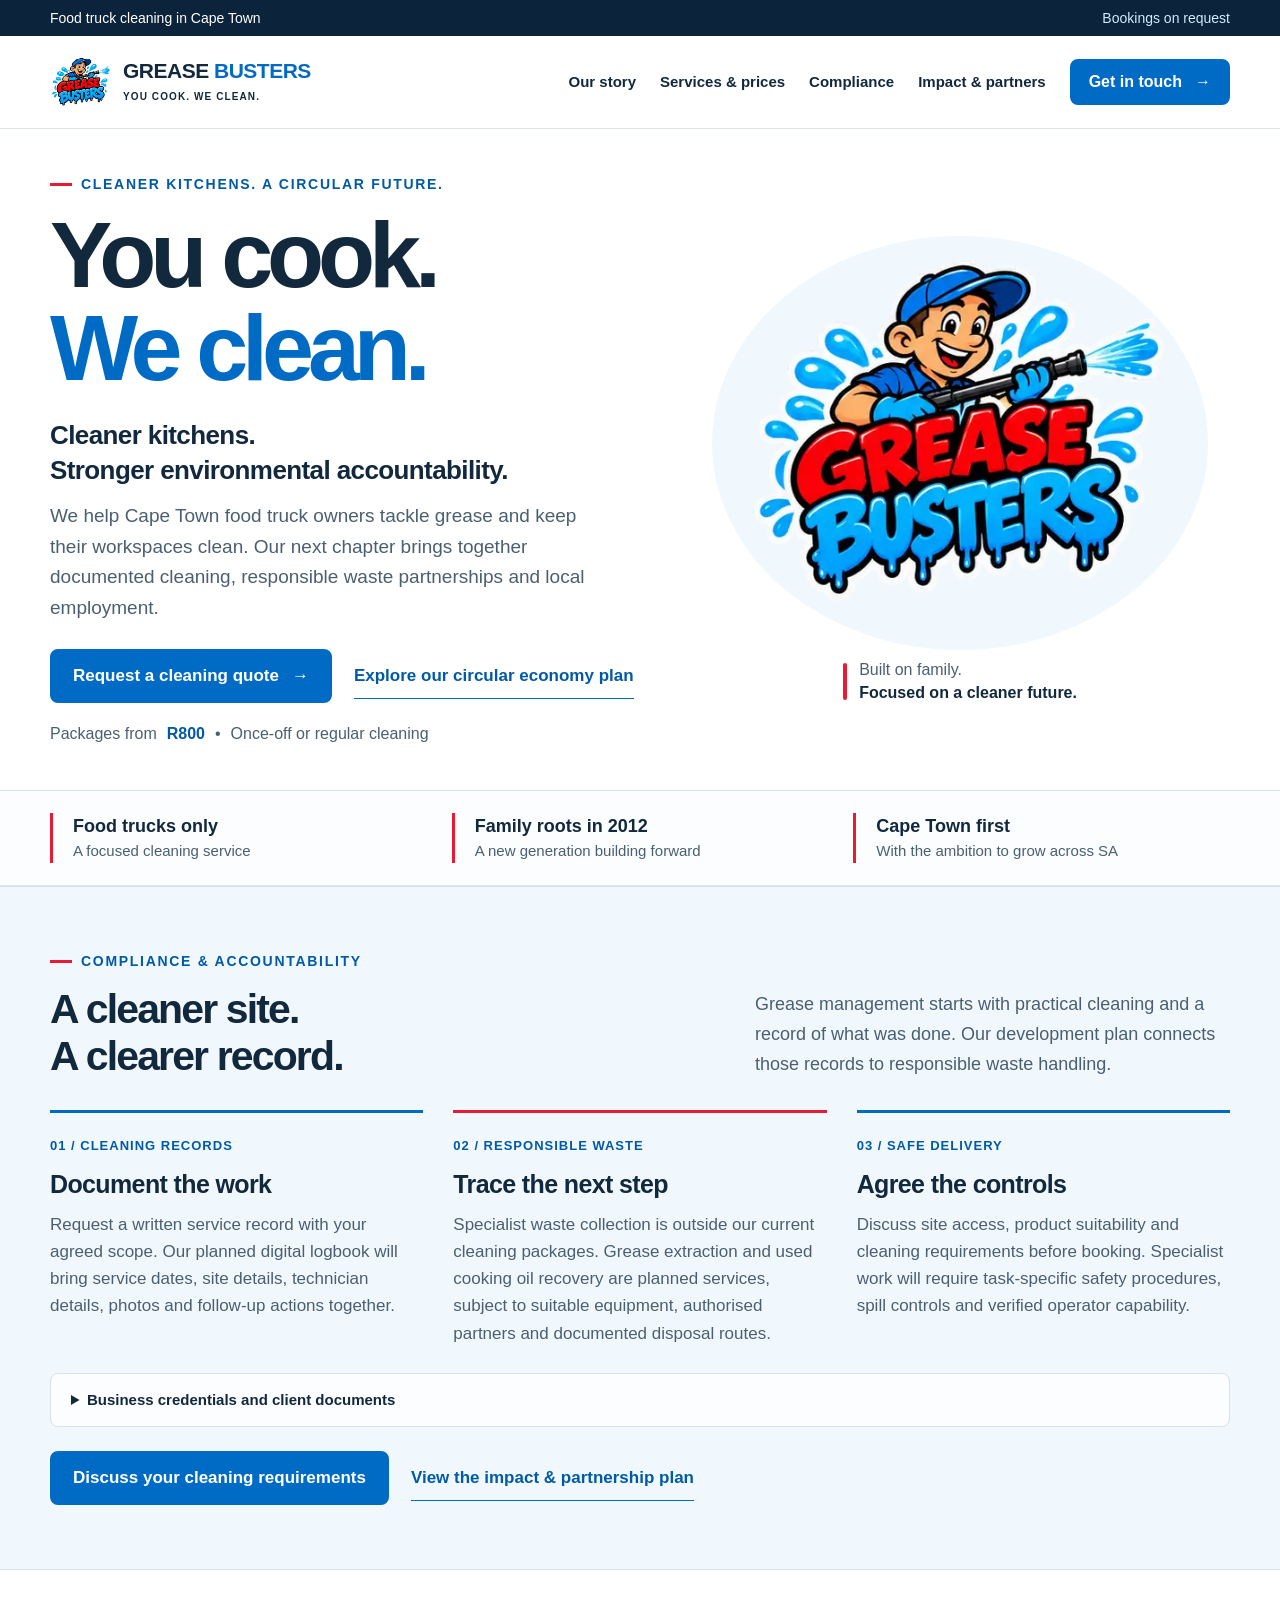
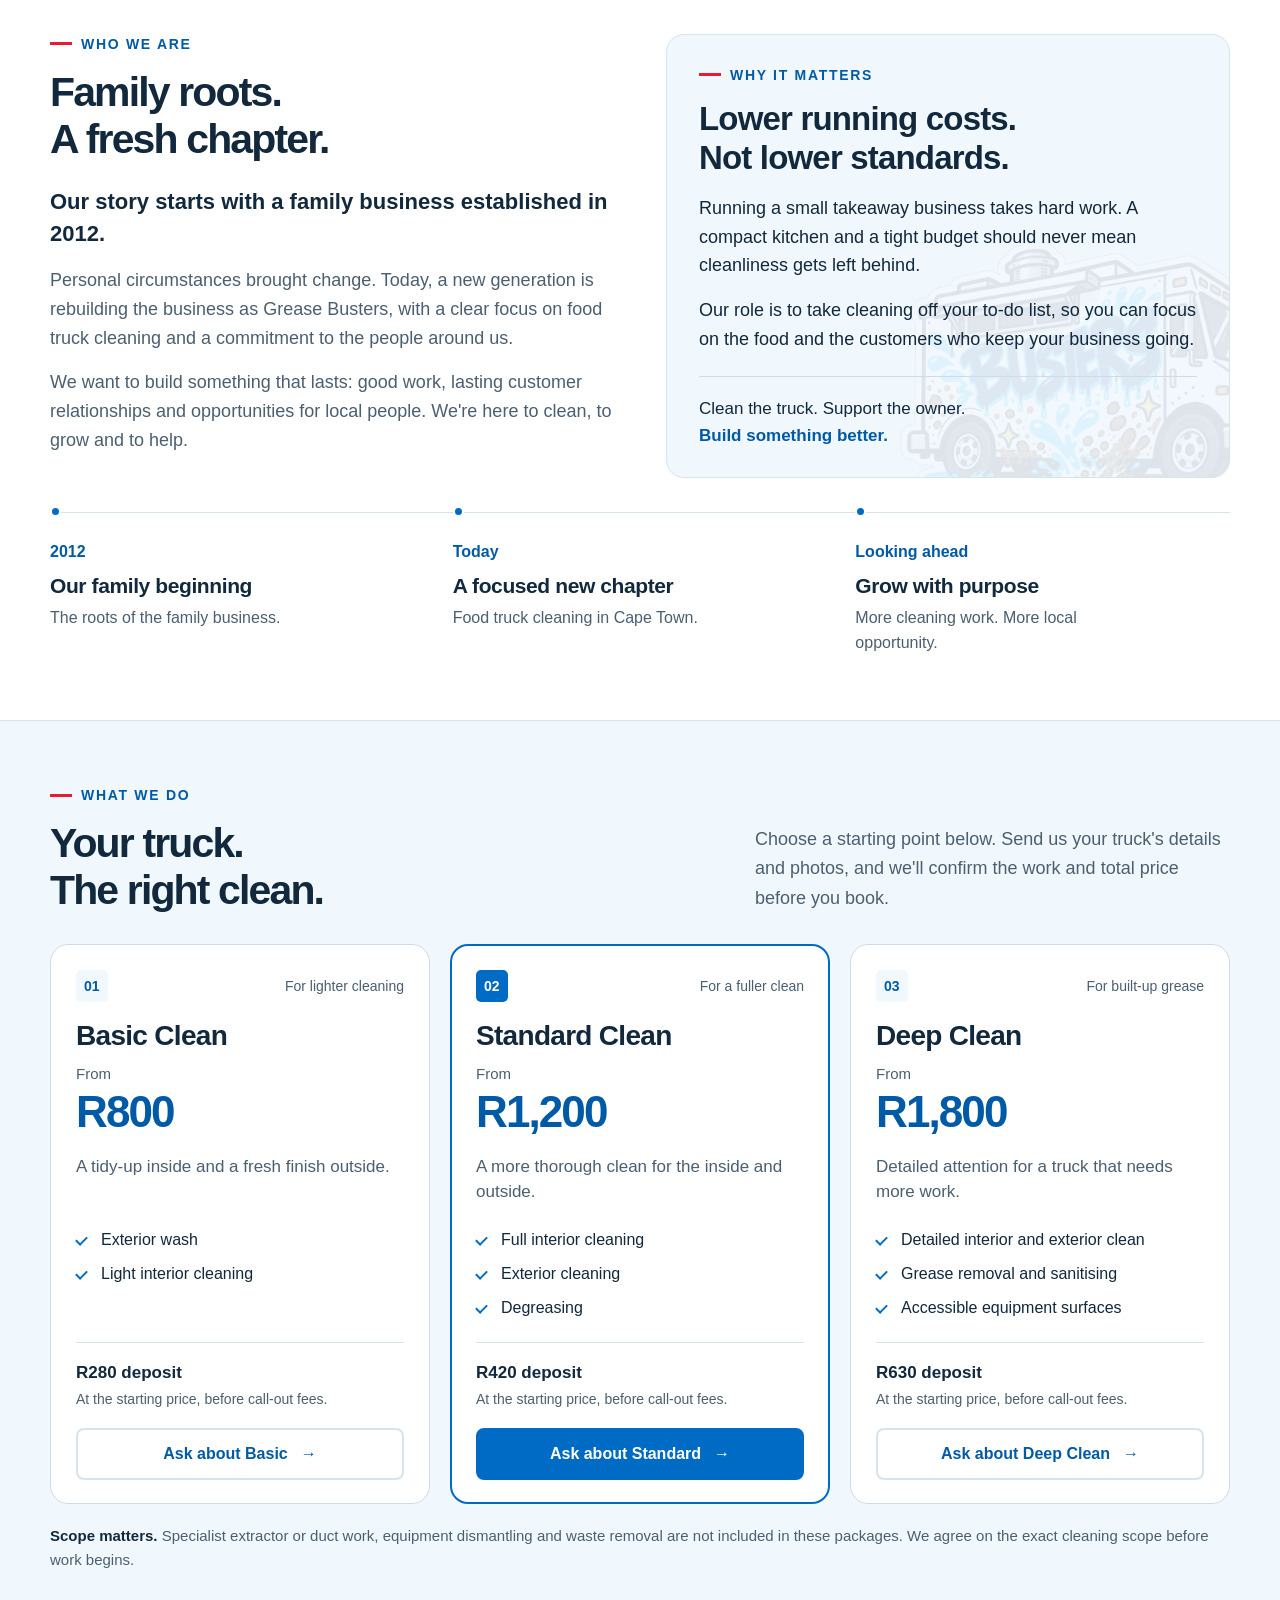
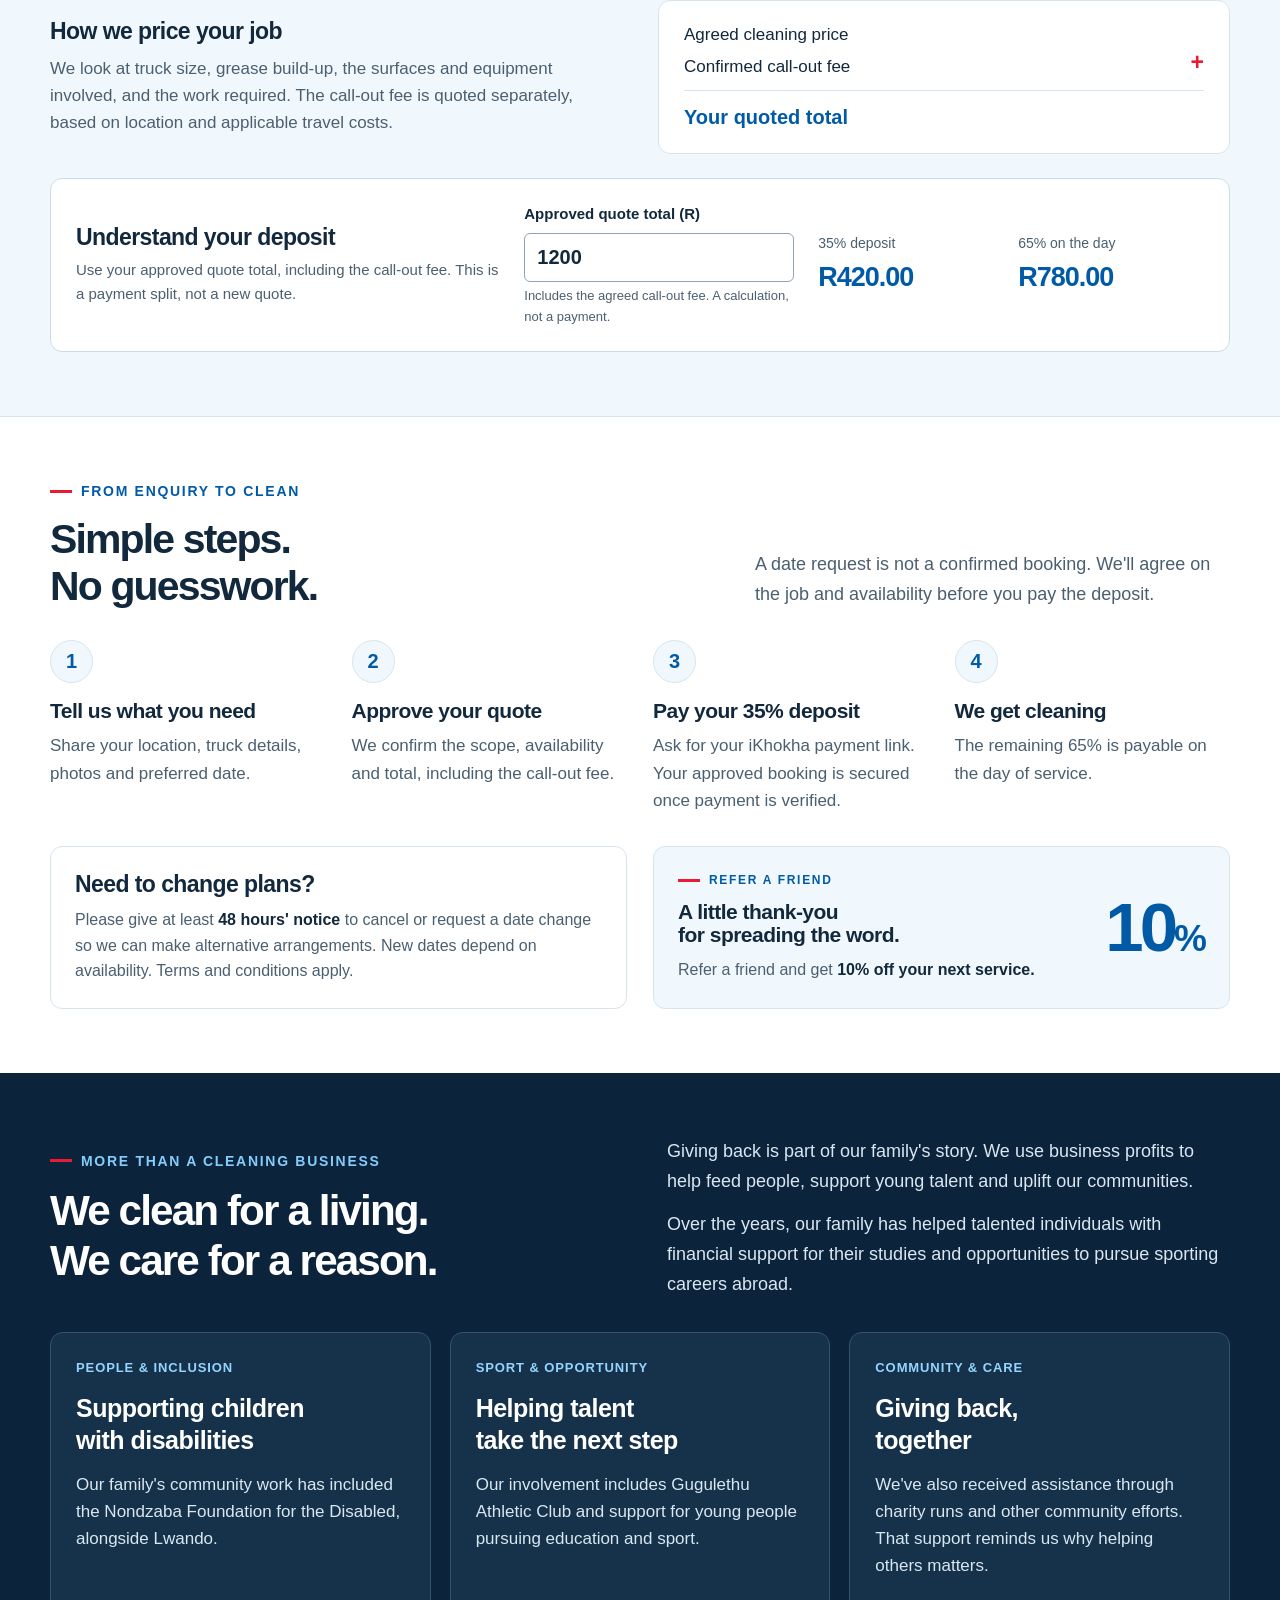
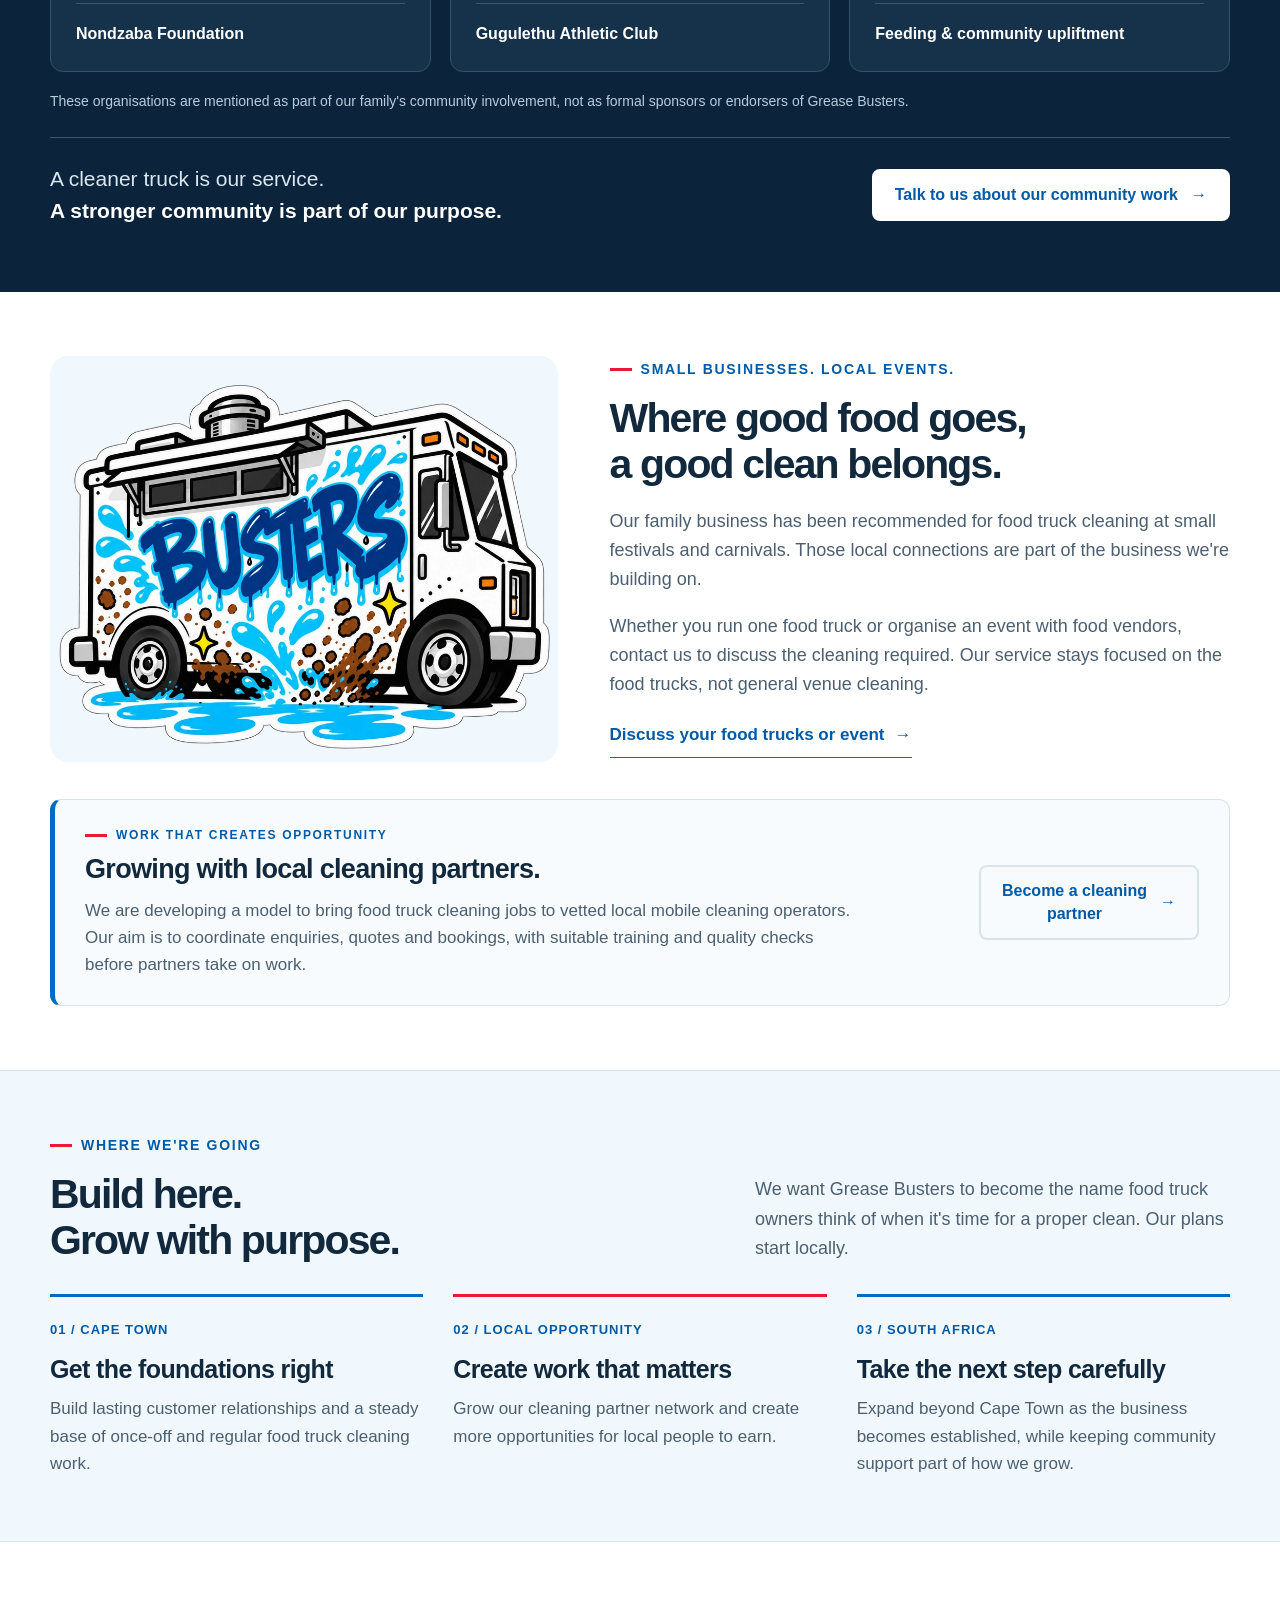
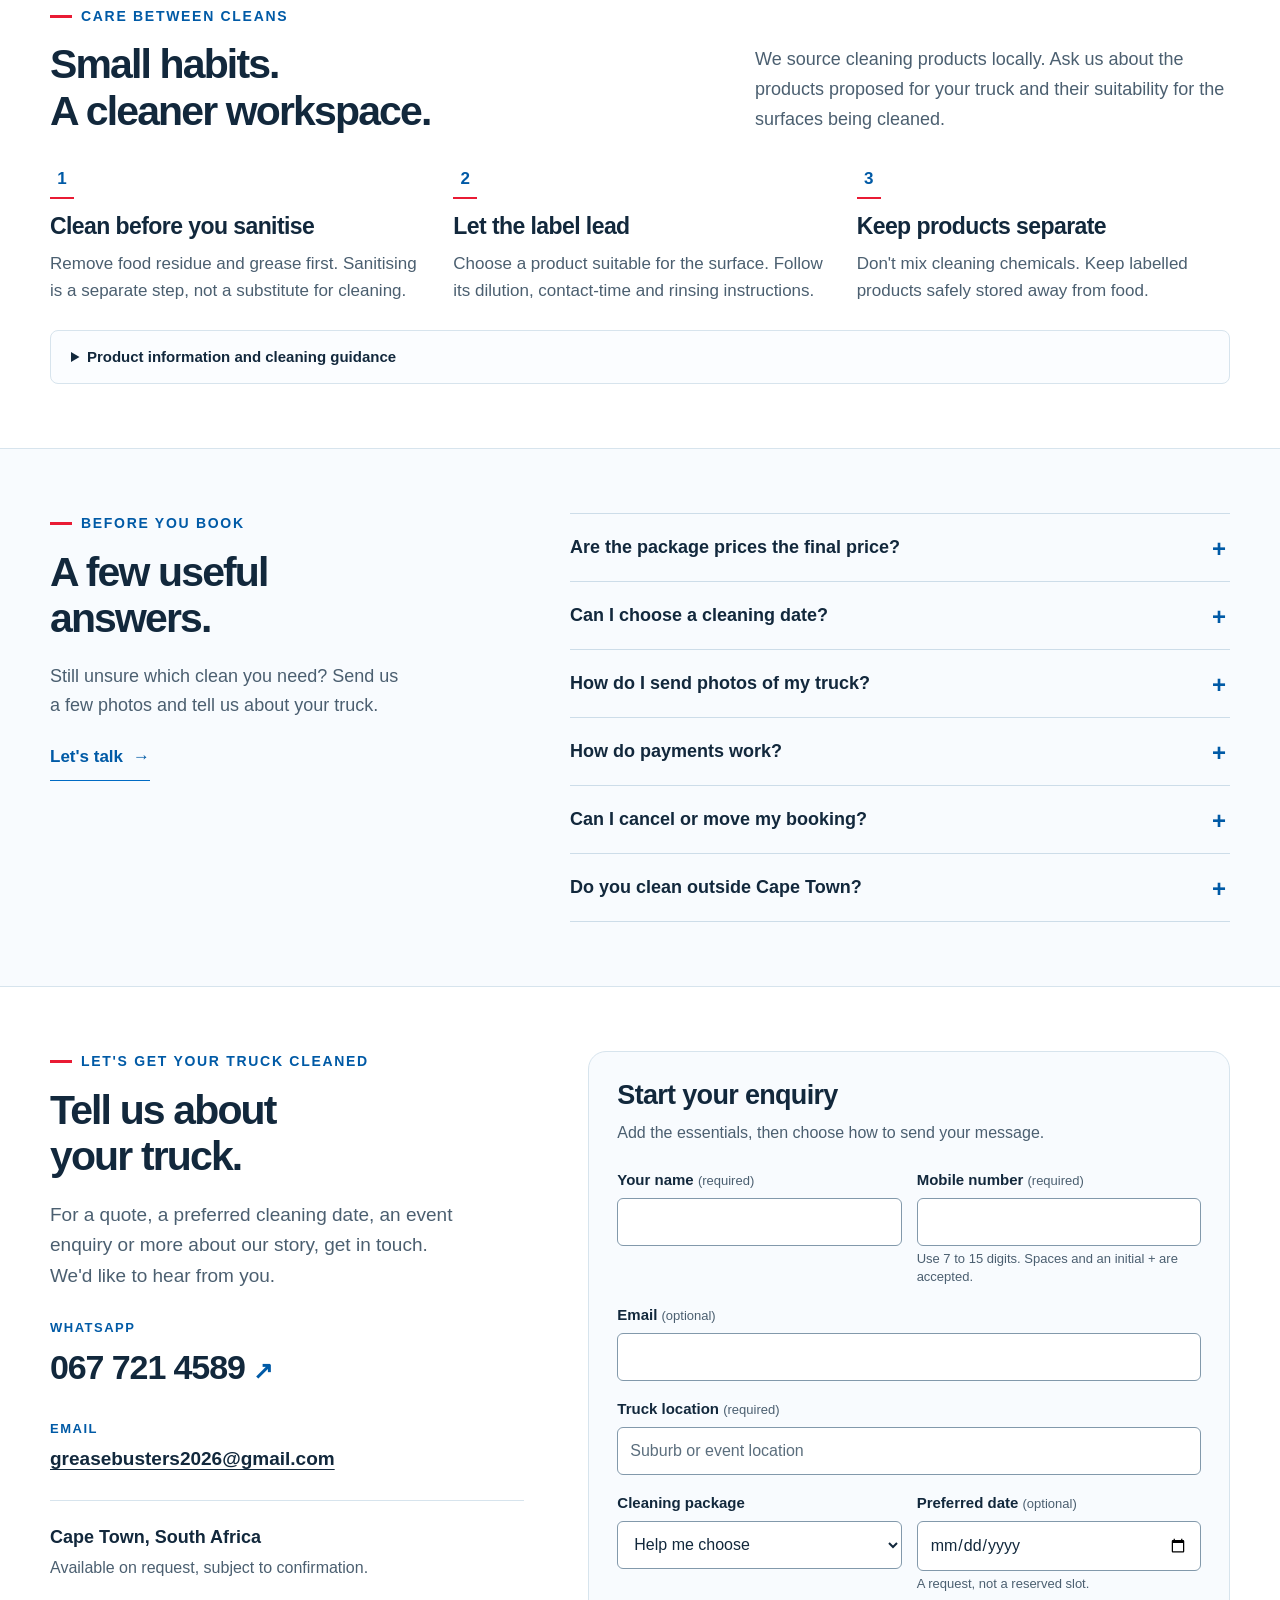
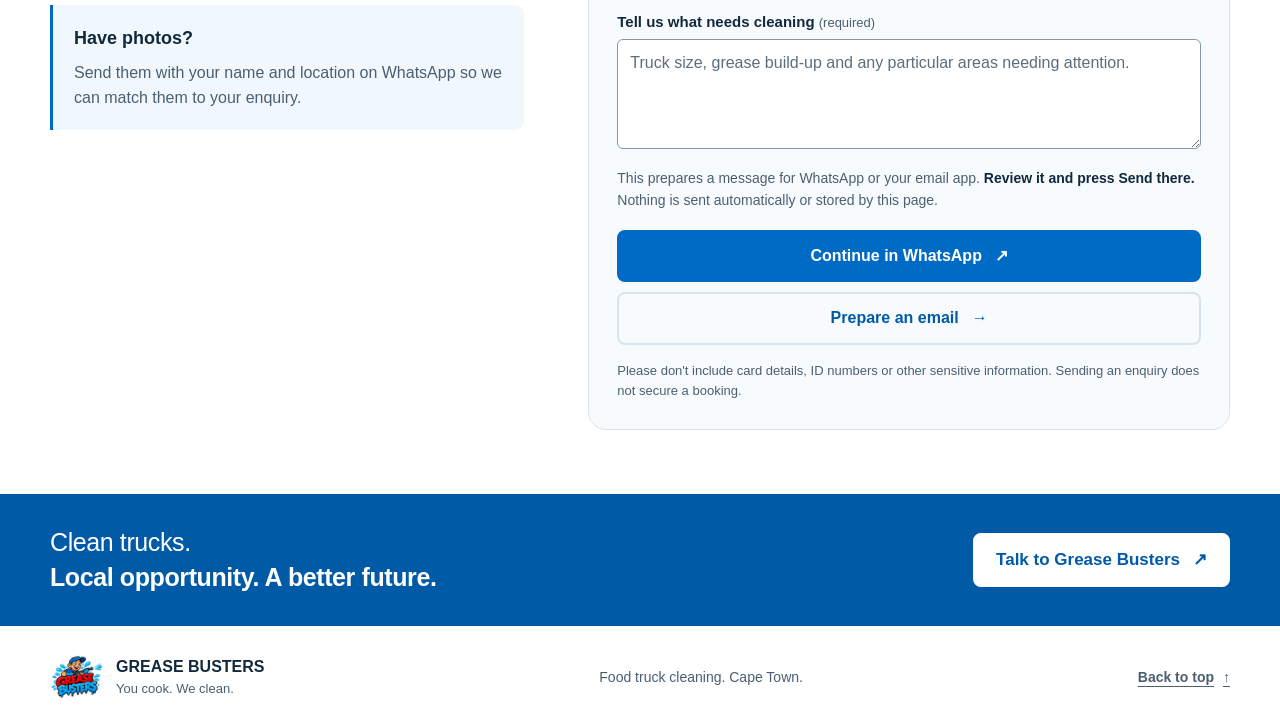
==== commit b8ca0057: "Add compliance roadmap and impact positioning while preserving quote flow" ====
--- a/index.html
+++ b/index.html
@@ -108,7 +108,7 @@
       </a>
       <button class="menu-toggle" type="button" aria-controls="main-nav" aria-expanded="false" hidden><span>Menu</span><svg width="22" height="22" viewBox="0 0 24 24" aria-hidden="true"><path d="M4 6h16M4 12h16M4 18h16"/></svg></button>
       <nav id="main-nav" class="main-nav" aria-label="Main navigation">
-        <a href="#story">Our story</a><a href="#pricing">Services &amp; prices</a><a href="#community">Community</a><a href="#goals">Our goals</a><a class="button button-small" href="#contact">Get in touch <span aria-hidden="true">&rarr;</span></a>
+        <a href="#story">Our story</a><a href="#pricing">Services &amp; prices</a><a href="#compliance">Compliance</a><a href="impact.html">Impact &amp; partners</a><a class="button button-small" href="#contact">Get in touch <span aria-hidden="true">&rarr;</span></a>
       </nav>
     </div>
   </header>
@@ -116,11 +116,11 @@
   <main id="main" tabindex="-1">
     <section id="home" class="hero wrap" aria-labelledby="hero-title">
       <div class="hero-copy">
-        <p class="eyebrow">A proper clean. A bigger purpose.</p>
+        <p class="eyebrow">Cleaner kitchens. A circular future.</p>
         <p class="hero-slogan">You cook.<br><span>We clean.</span></p>
-        <h1 id="hero-title" class="hero-lead">Food truck cleaning<br>in Cape Town.</h1>
-        <p class="hero-description">We clean food trucks in Cape Town, from the outside finish to the grease inside. Behind every job is a family business working towards a better future for our communities.</p>
-        <div class="actions"><a class="button" href="#contact">Request a cleaning quote <span aria-hidden="true">&rarr;</span></a><a class="text-link" href="#pricing">Explore our packages</a></div>
+        <h1 id="hero-title" class="hero-lead">Cleaner kitchens.<br>Stronger environmental accountability.</h1>
+        <p class="hero-description">We help Cape Town food truck owners tackle grease and keep their workspaces clean. Our next chapter brings together documented cleaning, responsible waste partnerships and local employment.</p>
+        <div class="actions"><a class="button" href="#contact">Request a cleaning quote <span aria-hidden="true">&rarr;</span></a><a class="text-link" href="impact.html">Explore our circular economy plan</a></div>
         <p class="hero-note">Packages from <strong>R800</strong> <span aria-hidden="true">&bull;</span> Once-off or regular cleaning</p>
       </div>
       <div class="hero-art">
@@ -136,6 +136,16 @@
       <div><strong>Cape Town first</strong><span>With the ambition to grow across SA</span></div>
     </div></div>
 
+<section id="compliance" class="section tint-section" aria-labelledby="compliance-title"><div class="wrap">
+<div class="section-head"><div><p class="eyebrow">Compliance &amp; accountability</p><h2 id="compliance-title">A cleaner site.<br>A clearer record.</h2></div><p>Grease management starts with practical cleaning and a record of what was done. Our development plan connects those records to responsible waste handling.</p></div>
+<div class="goals-grid">
+<article><span>01 / CLEANING RECORDS</span><h3>Document the work</h3><p>Request a written service record with your agreed scope. Our planned digital logbook will bring service dates, site details, technician details, photos and follow-up actions together.</p></article>
+<article><span>02 / RESPONSIBLE WASTE</span><h3>Trace the next step</h3><p>Specialist waste collection is outside our current cleaning packages. Grease extraction and used cooking oil recovery are planned services, subject to suitable equipment, authorised partners and documented disposal routes.</p></article>
+<article><span>03 / SAFE DELIVERY</span><h3>Agree the controls</h3><p>Discuss site access, product suitability and cleaning requirements before booking. Specialist work will require task-specific safety procedures, spill controls and verified operator capability.</p></article>
+</div>
+<details class="guidance-details"><summary>Business credentials and client documents</summary><div><p>Ask us for the current documents relevant to your procurement process. CIPC registration, tax compliance, B-BBEE status and waste-related permissions must be checked against supporting evidence before being represented as verified credentials.</p><p>A cleaning record documents work performed. It does not replace an official inspection or certify that a food business meets every legal requirement.</p><p><strong>Client portal status:</strong> planned. Secure logins, stored service histories and disposal-certificate downloads are not yet available on this site.</p></div></details>
+<div class="actions" style="margin-top:24px"><a class="button" href="#contact">Discuss your cleaning requirements</a><a class="text-link" href="impact.html">View the impact &amp; partnership plan</a></div>
+</div></section>
     <section id="story" class="section wrap" aria-labelledby="story-title">
       <div class="story-grid">
         <div>
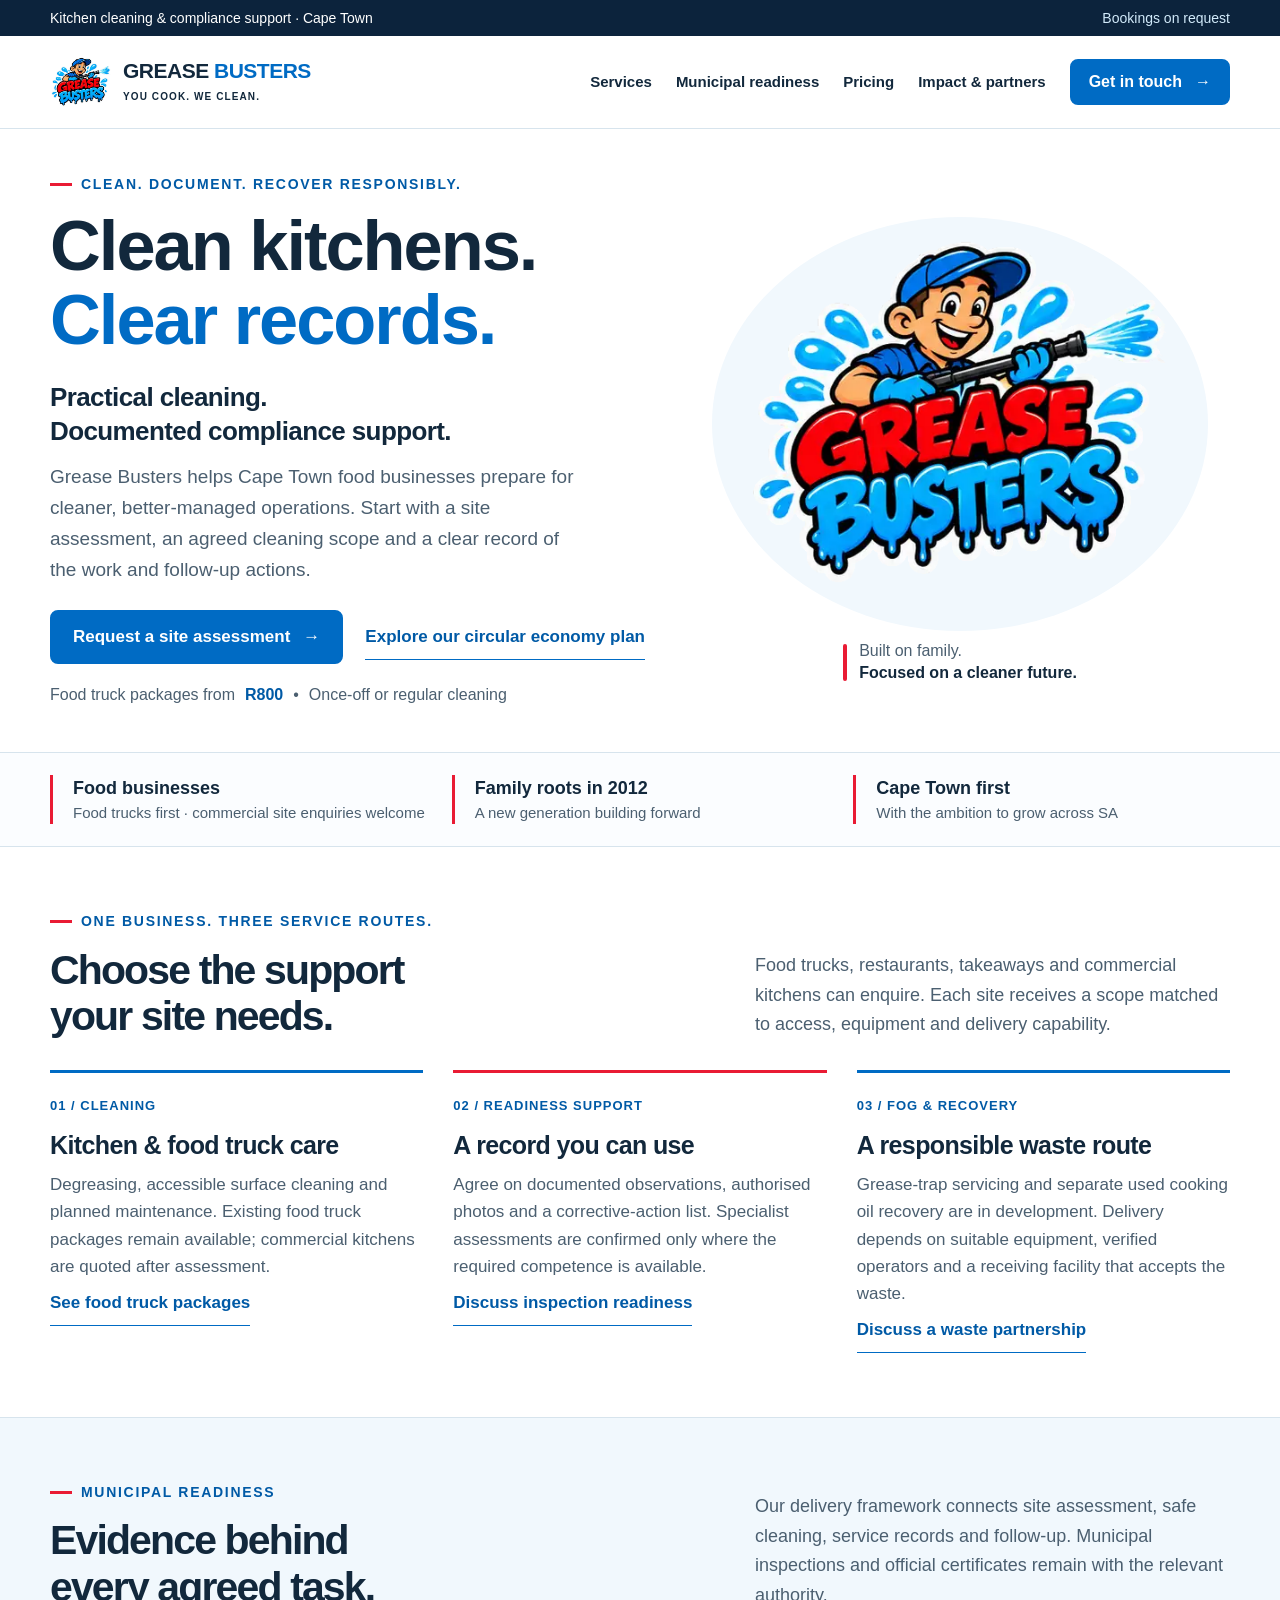
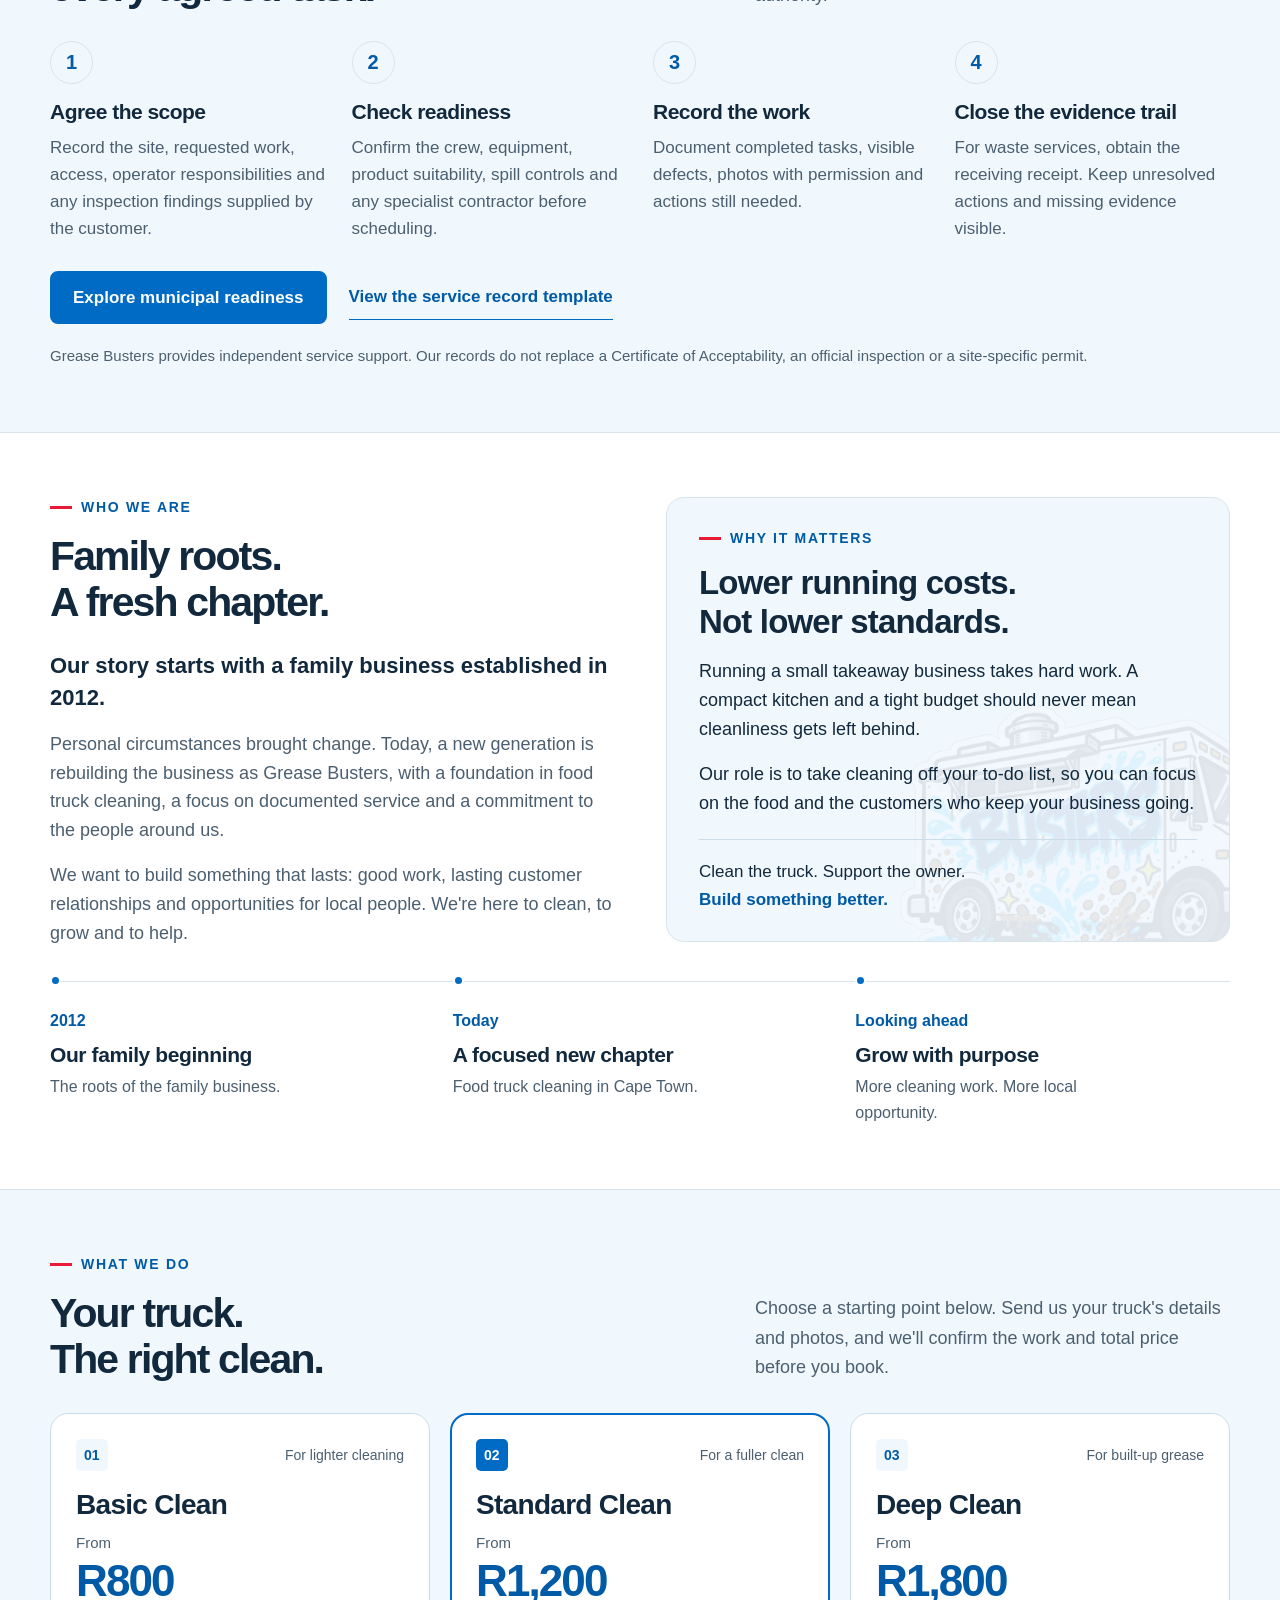
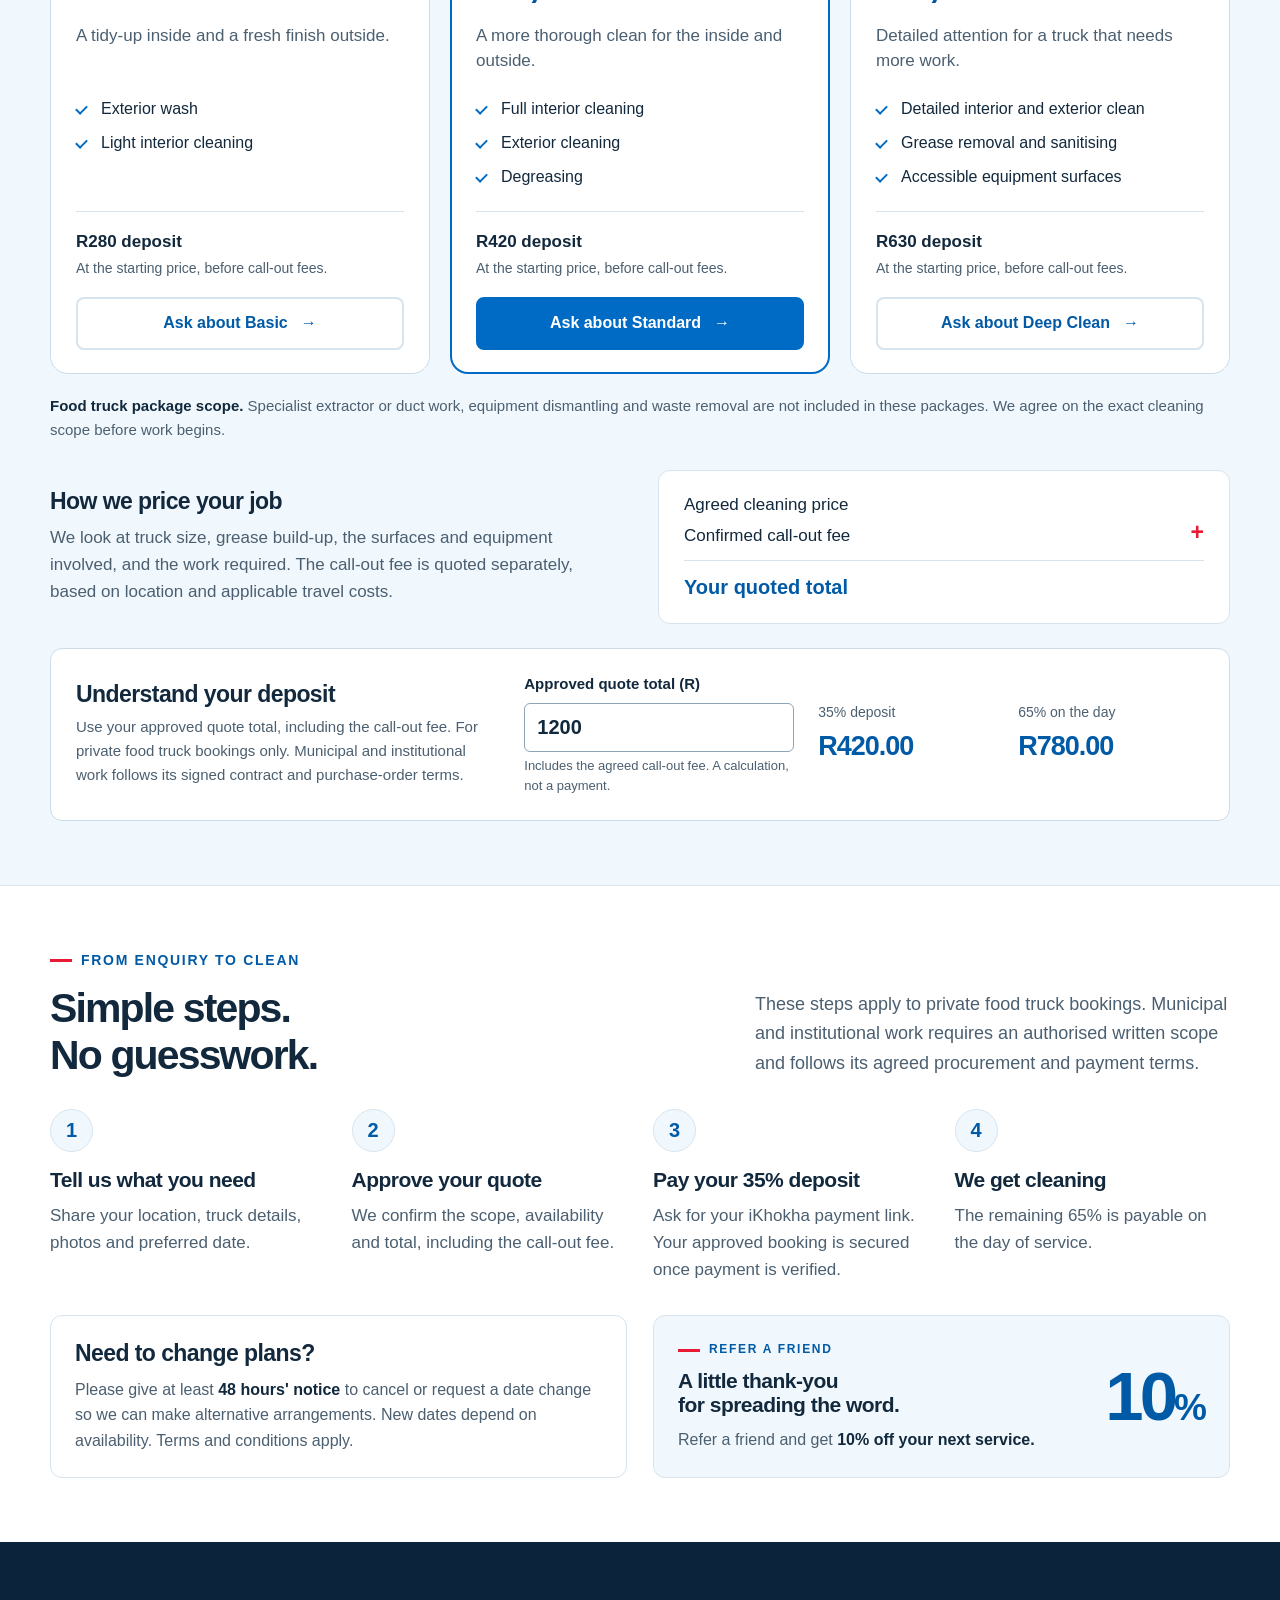
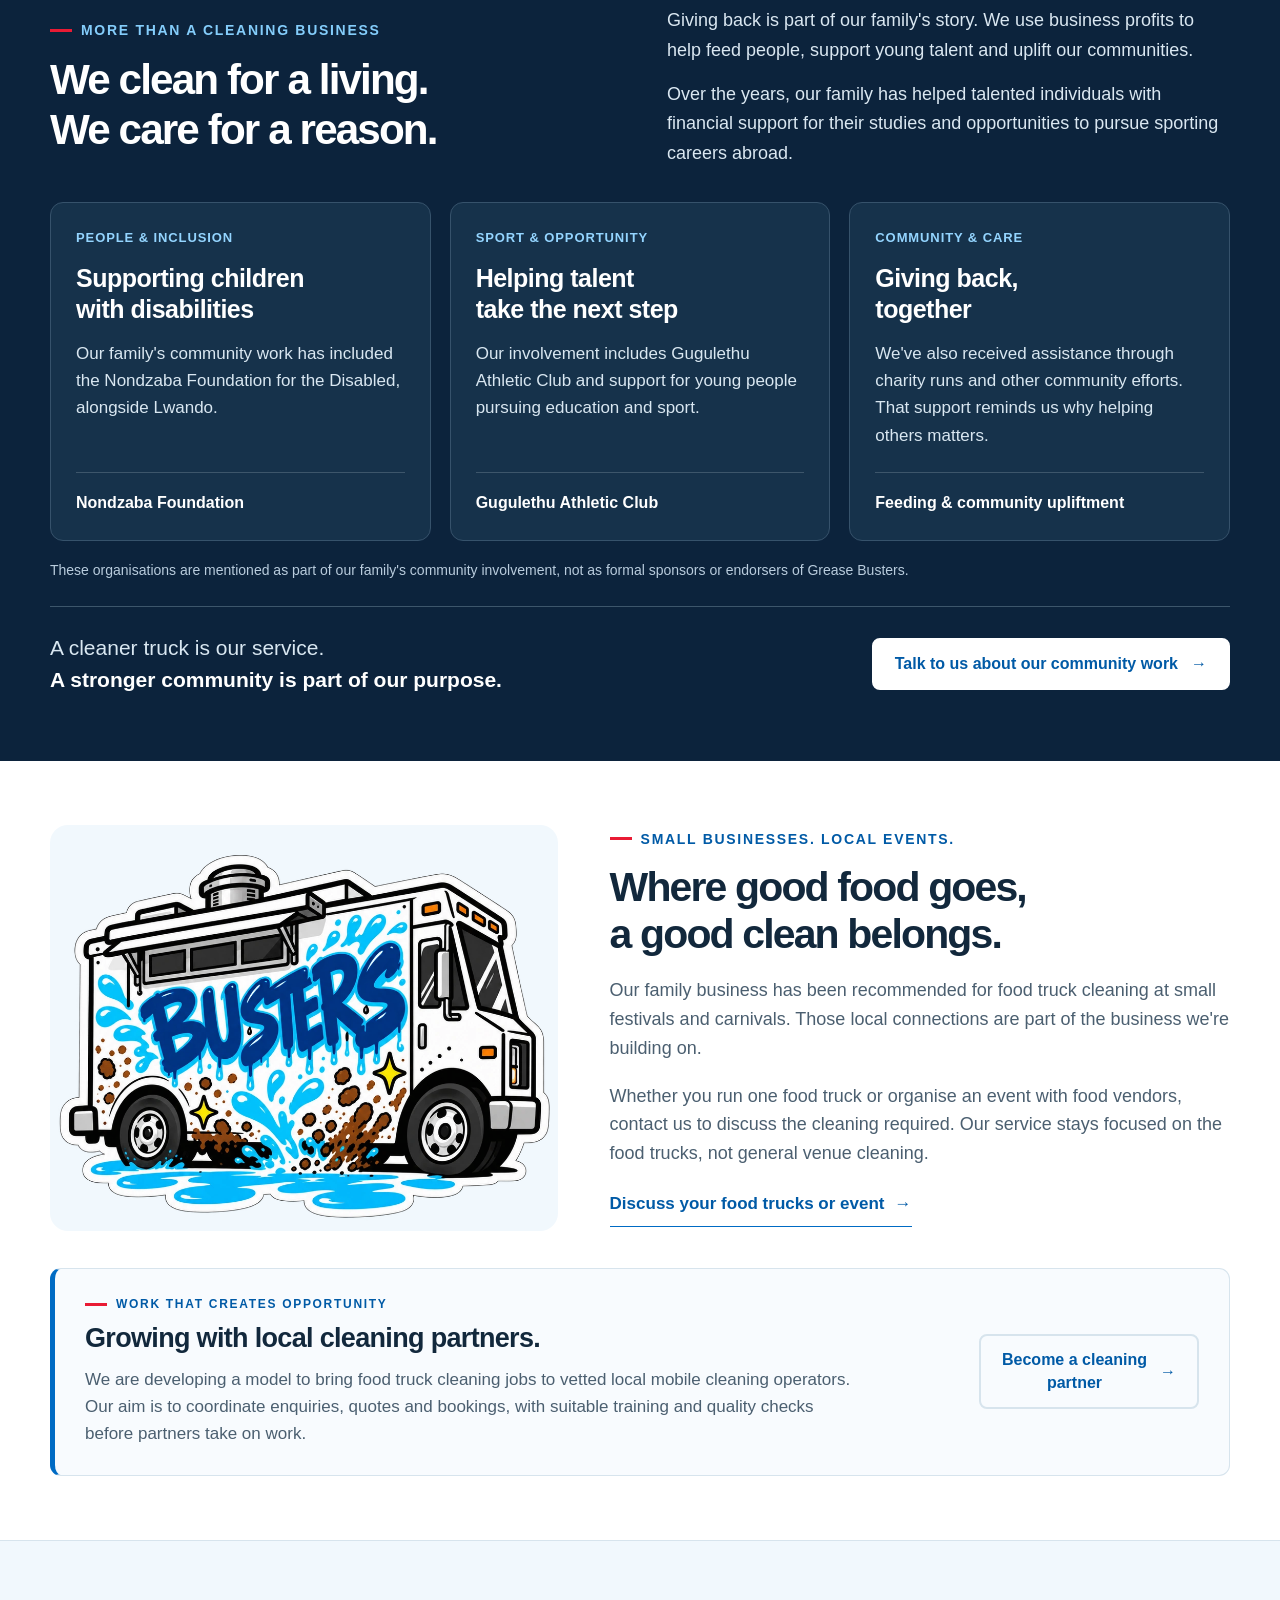
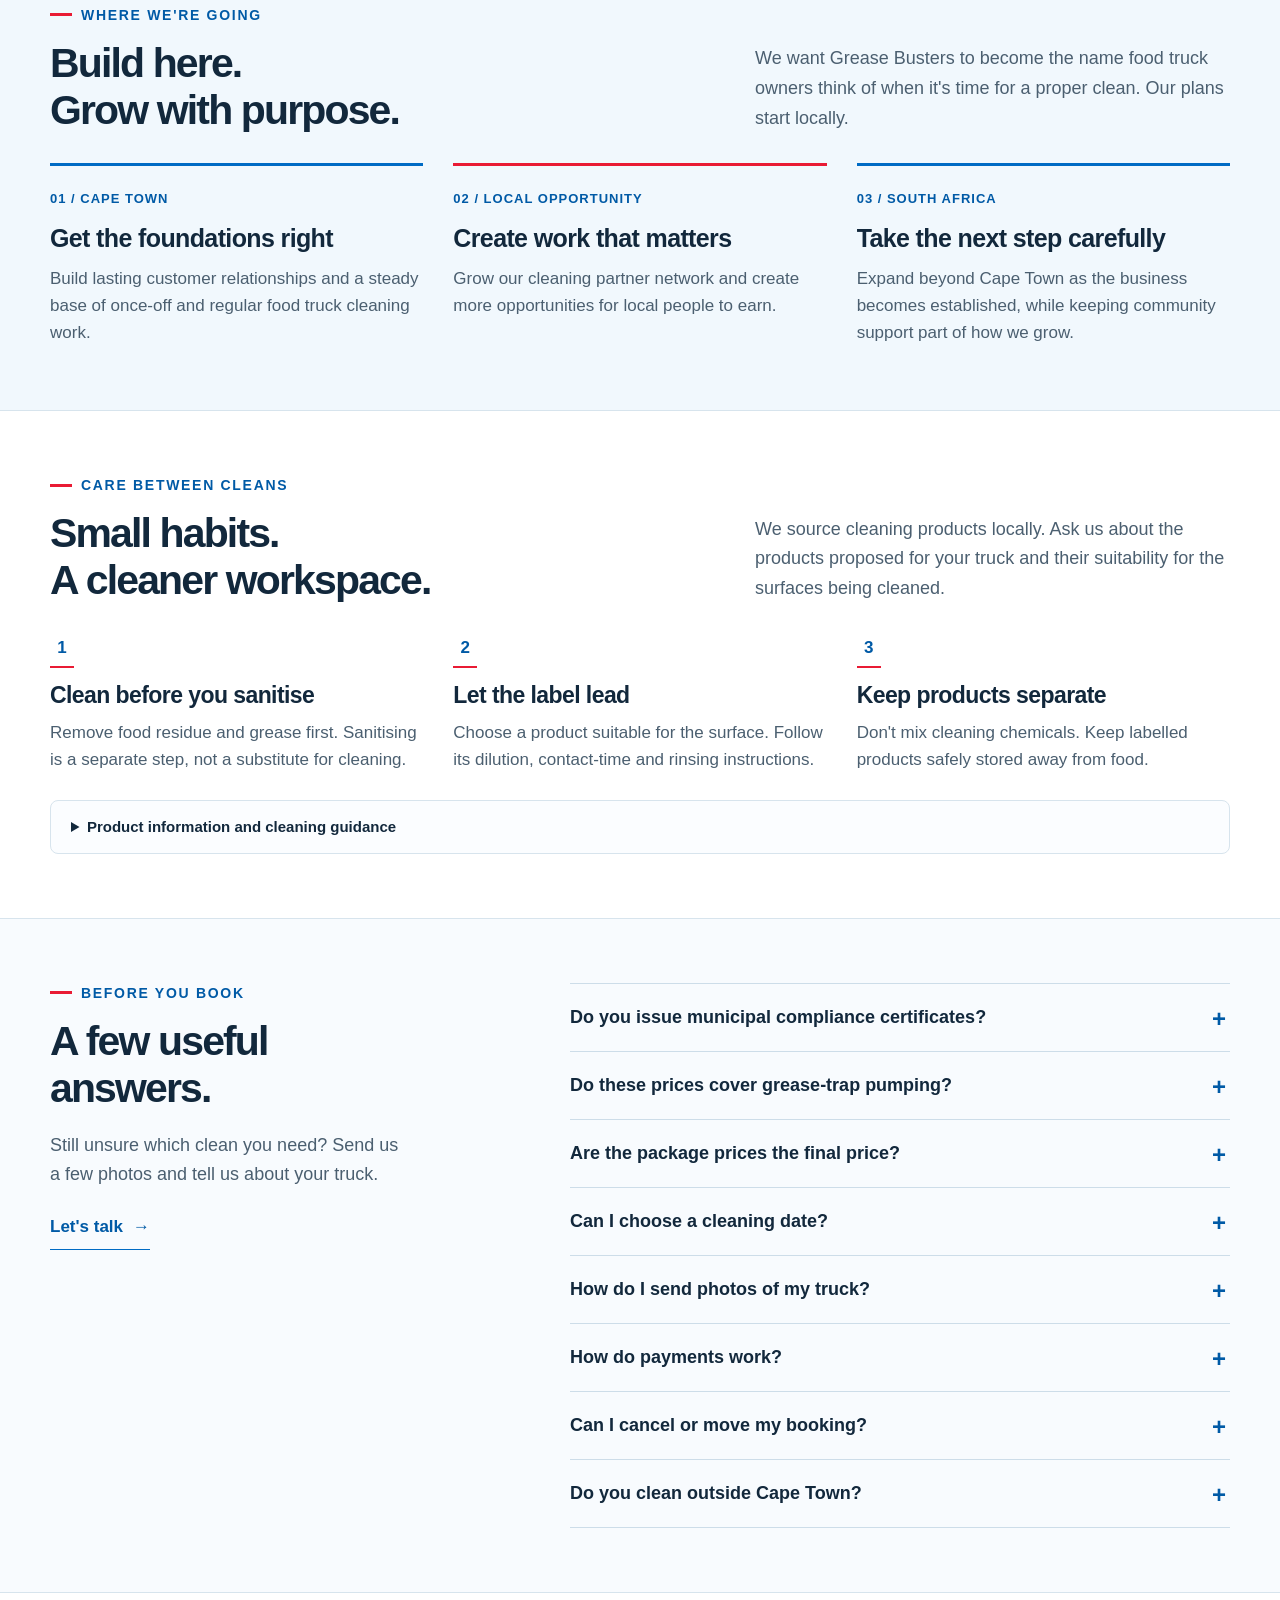
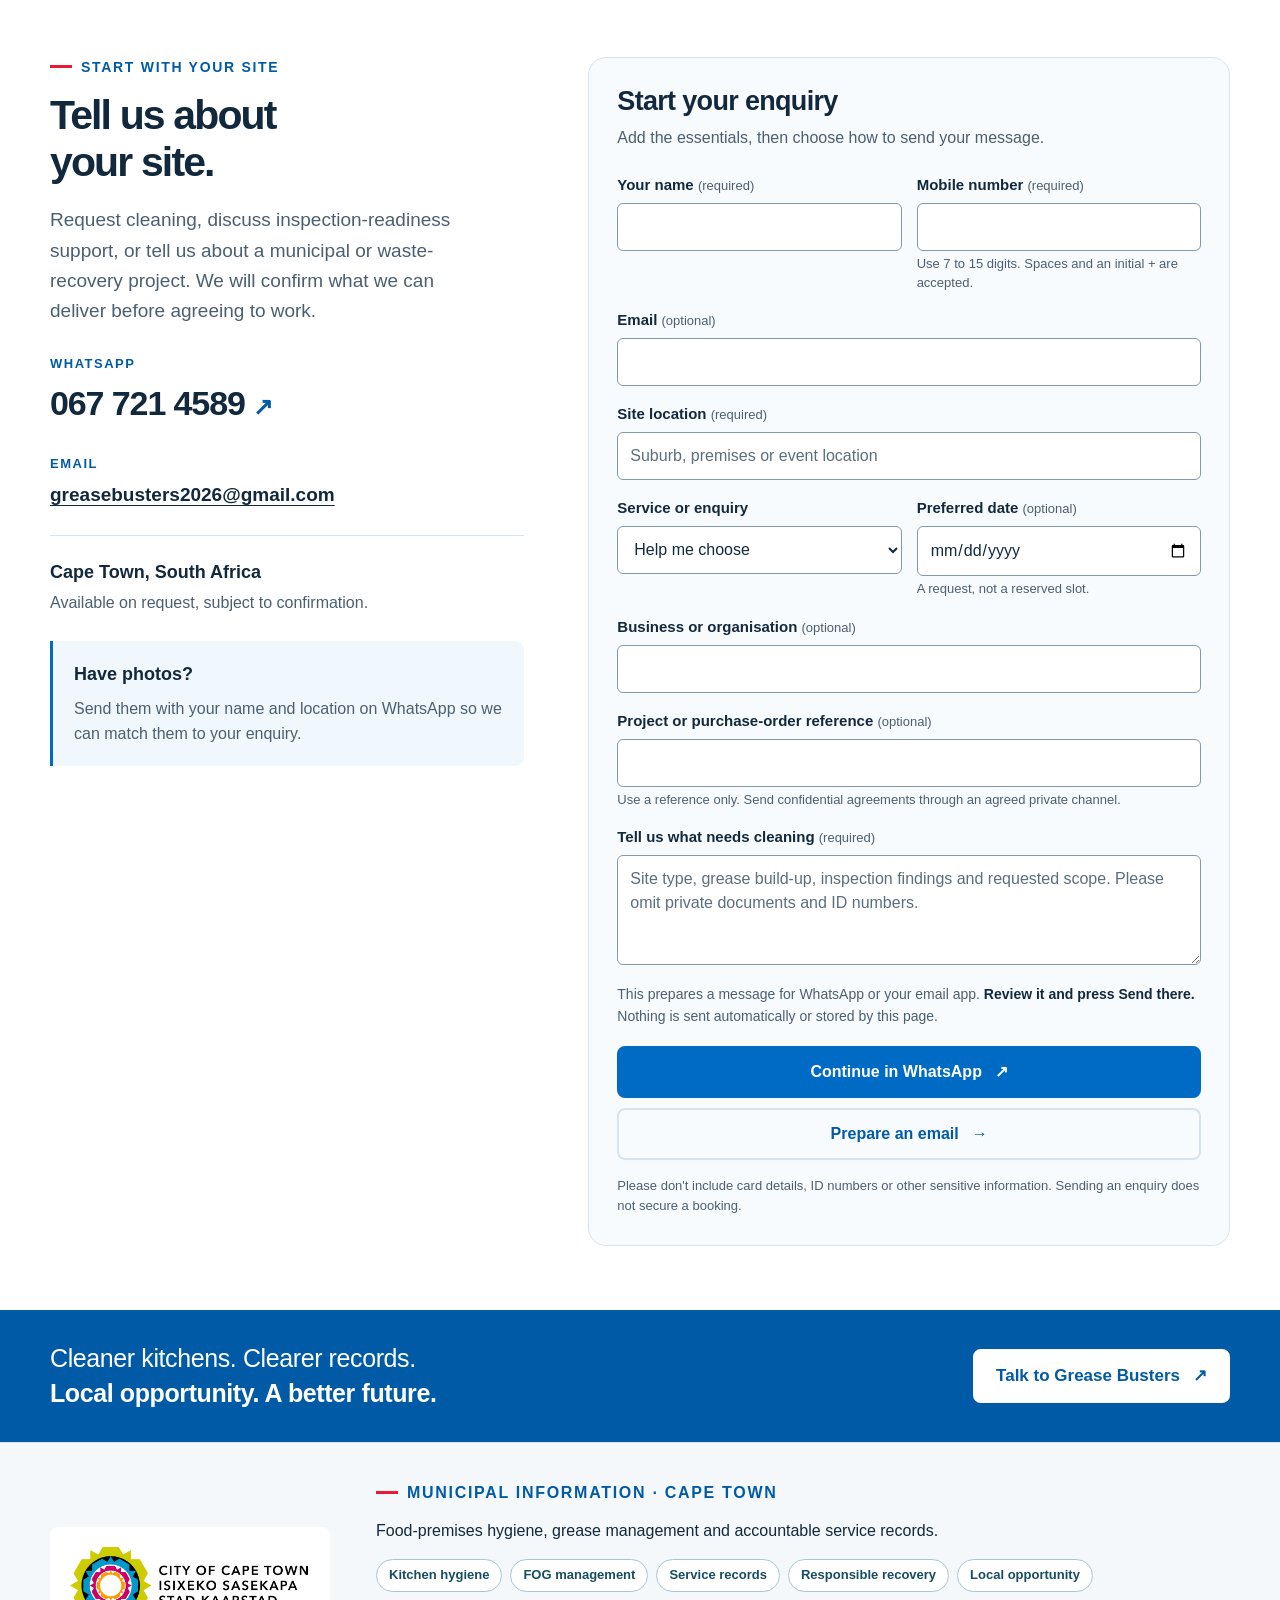
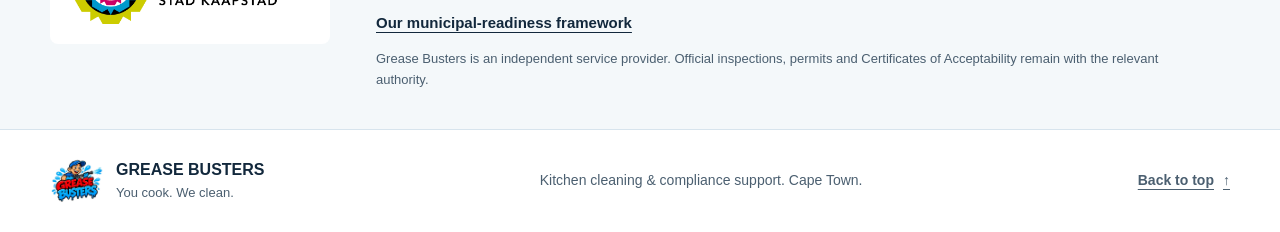
==== commit 785e9e17: "Revamp Grease Busters municipal readiness, service records and footer branding" ====
--- a/index.html
+++ b/index.html
@@ -5,15 +5,15 @@
   <meta name="viewport" content="width=device-width, initial-scale=1">
   <meta name="theme-color" content="#006bc4">
   <meta name="referrer" content="strict-origin-when-cross-origin">
-  <title>Food Truck Cleaning Cape Town | Grease Busters</title>
-  <meta name="description" content="Food truck cleaning and degreasing in Cape Town. Packages from R800, plus a confirmed call-out fee. Ask Grease Busters for a quote and available dates.">
+  <title>Kitchen Cleaning & Compliance Support | Grease Busters</title>
+  <meta name="description" content="Cape Town kitchen cleaning, inspection-readiness support and a responsible FOG management roadmap. Request a scoped site assessment from Grease Busters.">
   <link rel="canonical" href="https://greasebusters.pages.dev/">
   <meta name="google-site-verification" content="zK-5eiMAStPO1qG82xS5O9vZFDkJOGCdrTW2Tliuswg" />
   <meta property="og:type" content="website">
   <meta property="og:locale" content="en_ZA">
   <meta property="og:site_name" content="Grease Busters">
-  <meta property="og:title" content="Food Truck Cleaning Cape Town | Grease Busters">
-  <meta property="og:description" content="Food truck cleaning and degreasing in Cape Town. Packages from R800, plus a confirmed call-out fee. Ask Grease Busters for a quote and available dates.">
+  <meta property="og:title" content="Kitchen Cleaning & Compliance Support | Grease Busters">
+  <meta property="og:description" content="Cape Town kitchen cleaning, inspection-readiness support and a responsible FOG management roadmap. Request a scoped site assessment from Grease Busters.">
   <meta property="og:url" content="https://greasebusters.pages.dev/">
   <meta property="og:image" content="https://greasebusters.pages.dev/assets/grease-busters-social.png">
   <meta property="og:image:type" content="image/png">
@@ -21,17 +21,17 @@
   <meta property="og:image:height" content="480">
   <meta property="og:image:alt" content="Grease Busters cleaning mascot logo">
   <meta name="twitter:card" content="summary">
-  <meta name="twitter:title" content="Food Truck Cleaning Cape Town | Grease Busters">
-  <meta name="twitter:description" content="Food truck cleaning and degreasing in Cape Town. Packages from R800, plus a confirmed call-out fee. Ask Grease Busters for a quote and available dates.">
+  <meta name="twitter:title" content="Kitchen Cleaning & Compliance Support | Grease Busters">
+  <meta name="twitter:description" content="Cape Town kitchen cleaning, inspection-readiness support and a responsible FOG management roadmap. Request a scoped site assessment from Grease Busters.">
   <meta name="twitter:image" content="https://greasebusters.pages.dev/assets/grease-busters-social.png">
   <meta name="twitter:image:alt" content="Grease Busters cleaning mascot logo">
   <link rel="icon" type="image/svg+xml" href="assets/grease-busters-favicon.svg">
   <link rel="icon" type="image/png" sizes="96x96" href="assets/favicon.png">
   <link rel="apple-touch-icon" sizes="180x180" href="assets/apple-touch-icon.png">
   <link rel="preload" href="assets/grease-busters-logo.webp" as="image" type="image/webp" fetchpriority="high">
-  <link rel="stylesheet" href="assets/styles.css?v=gb-repair-1">
-  <script src="site-config.js?v=gb-repair-1" defer></script>
-  <script src="assets/site.js?v=gb-repair-1" defer></script>
+  <link rel="stylesheet" href="assets/styles.css?v=gb-municipal-2">
+  <script src="site-config.js?v=gb-municipal-2" defer></script>
+  <script src="assets/site.js?v=gb-municipal-2" defer></script>
   <script type="application/ld+json">
 {
   "@context": "https://schema.org",
@@ -43,7 +43,7 @@
       "url": "https://greasebusters.pages.dev/",
       "logo": "https://greasebusters.pages.dev/assets/grease-busters-logo.webp",
       "image": "https://greasebusters.pages.dev/assets/grease-busters-logo.webp",
-      "description": "Food truck cleaning and degreasing in Cape Town, South Africa.",
+      "description": "Kitchen cleaning and inspection-readiness support in Cape Town, South Africa.",
       "email": "greasebusters2026@gmail.com",
       "telephone": "+27677214589",
       "areaServed": {
@@ -65,8 +65,8 @@
       "@type": "WebPage",
       "@id": "https://greasebusters.pages.dev/#webpage",
       "url": "https://greasebusters.pages.dev/",
-      "name": "Food Truck Cleaning Cape Town | Grease Busters",
-      "description": "Food truck cleaning and degreasing in Cape Town. Packages from R800, plus a confirmed call-out fee. Ask Grease Busters for a quote and available dates.",
+      "name": "Kitchen Cleaning & Compliance Support | Grease Busters",
+      "description": "Cape Town kitchen cleaning, inspection-readiness support and a responsible FOG management roadmap. Request a scoped site assessment from Grease Busters.",
       "isPartOf": {
         "@id": "https://greasebusters.pages.dev/#website"
       },
@@ -99,7 +99,7 @@
 </head>
 <body>
   <a class="skip-link" href="#main">Skip to content</a>
-  <div class="topbar"><div class="wrap topbar-inner"><span>Food truck cleaning in Cape Town</span><span>Bookings on request</span></div></div>
+  <div class="topbar"><div class="wrap topbar-inner"><span>Kitchen cleaning &amp; compliance support · Cape Town</span><span>Bookings on request</span></div></div>
   <header class="site-header">
     <div class="wrap header-inner">
       <a href="#home" class="brand" aria-label="Grease Busters, back to top">
@@ -108,7 +108,7 @@
       </a>
       <button class="menu-toggle" type="button" aria-controls="main-nav" aria-expanded="false" hidden><span>Menu</span><svg width="22" height="22" viewBox="0 0 24 24" aria-hidden="true"><path d="M4 6h16M4 12h16M4 18h16"/></svg></button>
       <nav id="main-nav" class="main-nav" aria-label="Main navigation">
-        <a href="#story">Our story</a><a href="#pricing">Services &amp; prices</a><a href="#compliance">Compliance</a><a href="impact.html">Impact &amp; partners</a><a class="button button-small" href="#contact">Get in touch <span aria-hidden="true">&rarr;</span></a>
+        <a href="#services">Services</a><a href="municipal-readiness.html">Municipal readiness</a><a href="#pricing">Pricing</a><a href="impact.html">Impact &amp; partners</a><a class="button button-small" href="#contact">Get in touch <span aria-hidden="true">&rarr;</span></a>
       </nav>
     </div>
   </header>
@@ -116,12 +116,12 @@
   <main id="main" tabindex="-1">
     <section id="home" class="hero wrap" aria-labelledby="hero-title">
       <div class="hero-copy">
-        <p class="eyebrow">Cleaner kitchens. A circular future.</p>
-        <p class="hero-slogan">You cook.<br><span>We clean.</span></p>
-        <h1 id="hero-title" class="hero-lead">Cleaner kitchens.<br>Stronger environmental accountability.</h1>
-        <p class="hero-description">We help Cape Town food truck owners tackle grease and keep their workspaces clean. Our next chapter brings together documented cleaning, responsible waste partnerships and local employment.</p>
-        <div class="actions"><a class="button" href="#contact">Request a cleaning quote <span aria-hidden="true">&rarr;</span></a><a class="text-link" href="impact.html">Explore our circular economy plan</a></div>
-        <p class="hero-note">Packages from <strong>R800</strong> <span aria-hidden="true">&bull;</span> Once-off or regular cleaning</p>
+        <p class="eyebrow">Clean. Document. Recover responsibly.</p>
+        <p class="hero-slogan">Clean kitchens.<br><span>Clear records.</span></p>
+        <h1 id="hero-title" class="hero-lead">Practical cleaning.<br>Documented compliance support.</h1>
+        <p class="hero-description">Grease Busters helps Cape Town food businesses prepare for cleaner, better-managed operations. Start with a site assessment, an agreed cleaning scope and a clear record of the work and follow-up actions.</p>
+        <div class="actions"><a class="button" href="#contact">Request a site assessment <span aria-hidden="true">&rarr;</span></a><a class="text-link" href="impact.html">Explore our circular economy plan</a></div>
+        <p class="hero-note">Food truck packages from <strong>R800</strong> <span aria-hidden="true">&bull;</span> Once-off or regular cleaning</p>
       </div>
       <div class="hero-art">
         <div class="art-circle" aria-hidden="true"></div>
@@ -131,20 +131,28 @@
     </section>
 
     <div class="identity-strip"><div class="wrap identity-grid">
-      <div><strong>Food trucks only</strong><span>A focused cleaning service</span></div>
+      <div><strong>Food businesses</strong><span>Food trucks first · commercial site enquiries welcome</span></div>
       <div><strong>Family roots in 2012</strong><span>A new generation building forward</span></div>
       <div><strong>Cape Town first</strong><span>With the ambition to grow across SA</span></div>
     </div></div>
 
+<section id="services" class="section wrap" aria-labelledby="services-title">
+<div class="section-head"><div><p class="eyebrow">One business. Three service routes.</p><h2 id="services-title">Choose the support<br>your site needs.</h2></div><p>Food trucks, restaurants, takeaways and commercial kitchens can enquire. Each site receives a scope matched to access, equipment and delivery capability.</p></div>
+<div class="goals-grid">
+<article><span>01 / CLEANING</span><h3>Kitchen &amp; food truck care</h3><p>Degreasing, accessible surface cleaning and planned maintenance. Existing food truck packages remain available; commercial kitchens are quoted after assessment.</p><a class="text-link" href="#pricing">See food truck packages</a></article>
+<article><span>02 / READINESS SUPPORT</span><h3>A record you can use</h3><p>Agree on documented observations, authorised photos and a corrective-action list. Specialist assessments are confirmed only where the required competence is available.</p><a class="text-link" data-package="Inspection-readiness enquiry" href="#contact">Discuss inspection readiness</a></article>
+<article><span>03 / FOG &amp; RECOVERY</span><h3>A responsible waste route</h3><p>Grease-trap servicing and separate used cooking oil recovery are in development. Delivery depends on suitable equipment, verified operators and a receiving facility that accepts the waste.</p><a class="text-link" data-package="FOG or oil recovery enquiry" href="#contact">Discuss a waste partnership</a></article>
+</div></section>
 <section id="compliance" class="section tint-section" aria-labelledby="compliance-title"><div class="wrap">
-<div class="section-head"><div><p class="eyebrow">Compliance &amp; accountability</p><h2 id="compliance-title">A cleaner site.<br>A clearer record.</h2></div><p>Grease management starts with practical cleaning and a record of what was done. Our development plan connects those records to responsible waste handling.</p></div>
-<div class="goals-grid">
-<article><span>01 / CLEANING RECORDS</span><h3>Document the work</h3><p>Request a written service record with your agreed scope. Our planned digital logbook will bring service dates, site details, technician details, photos and follow-up actions together.</p></article>
-<article><span>02 / RESPONSIBLE WASTE</span><h3>Trace the next step</h3><p>Specialist waste collection is outside our current cleaning packages. Grease extraction and used cooking oil recovery are planned services, subject to suitable equipment, authorised partners and documented disposal routes.</p></article>
-<article><span>03 / SAFE DELIVERY</span><h3>Agree the controls</h3><p>Discuss site access, product suitability and cleaning requirements before booking. Specialist work will require task-specific safety procedures, spill controls and verified operator capability.</p></article>
-</div>
-<details class="guidance-details"><summary>Business credentials and client documents</summary><div><p>Ask us for the current documents relevant to your procurement process. CIPC registration, tax compliance, B-BBEE status and waste-related permissions must be checked against supporting evidence before being represented as verified credentials.</p><p>A cleaning record documents work performed. It does not replace an official inspection or certify that a food business meets every legal requirement.</p><p><strong>Client portal status:</strong> planned. Secure logins, stored service histories and disposal-certificate downloads are not yet available on this site.</p></div></details>
-<div class="actions" style="margin-top:24px"><a class="button" href="#contact">Discuss your cleaning requirements</a><a class="text-link" href="impact.html">View the impact &amp; partnership plan</a></div>
+<div class="section-head"><div><p class="eyebrow">Municipal readiness</p><h2 id="compliance-title">Evidence behind<br>every agreed task.</h2></div><p>Our delivery framework connects site assessment, safe cleaning, service records and follow-up. Municipal inspections and official certificates remain with the relevant authority.</p></div>
+<ol class="booking-steps">
+<li><span class="step-number">1</span><h3>Agree the scope</h3><p>Record the site, requested work, access, operator responsibilities and any inspection findings supplied by the customer.</p></li>
+<li><span class="step-number">2</span><h3>Check readiness</h3><p>Confirm the crew, equipment, product suitability, spill controls and any specialist contractor before scheduling.</p></li>
+<li><span class="step-number">3</span><h3>Record the work</h3><p>Document completed tasks, visible defects, photos with permission and actions still needed.</p></li>
+<li><span class="step-number">4</span><h3>Close the evidence trail</h3><p>For waste services, obtain the receiving receipt. Keep unresolved actions and missing evidence visible.</p></li>
+</ol>
+<div class="actions section-actions"><a class="button" href="municipal-readiness.html">Explore municipal readiness</a><a class="text-link" href="service-record.html">View the service record template</a></div>
+<p class="scope-note">Grease Busters provides independent service support. Our records do not replace a Certificate of Acceptability, an official inspection or a site-specific permit.</p>
 </div></section>
     <section id="story" class="section wrap" aria-labelledby="story-title">
       <div class="story-grid">
@@ -152,7 +160,7 @@
           <p class="eyebrow">Who we are</p>
           <h2 id="story-title">Family roots.<br>A fresh chapter.</h2>
           <p class="lead">Our story starts with a family business established in 2012.</p>
-          <p>Personal circumstances brought change. Today, a new generation is rebuilding the business as Grease Busters, with a clear focus on food truck cleaning and a commitment to the people around us.</p>
+          <p>Personal circumstances brought change. Today, a new generation is rebuilding the business as Grease Busters, with a foundation in food truck cleaning, a focus on documented service and a commitment to the people around us.</p>
           <p>We want to build something that lasts: good work, lasting customer relationships and opportunities for local people. We're here to clean, to grow and to help.</p>
         </div>
         <div class="story-panel">
@@ -200,13 +208,13 @@
             <a class="button button-outline" data-package="Deep Clean" href="#contact">Ask about Deep Clean <span aria-hidden="true">&rarr;</span></a>
           </article>
         </div>
-        <p class="scope-note"><strong>Scope matters.</strong> Specialist extractor or duct work, equipment dismantling and waste removal are not included in these packages. We agree on the exact cleaning scope before work begins.</p>
+        <p class="scope-note"><strong>Food truck package scope.</strong> Specialist extractor or duct work, equipment dismantling and waste removal are not included in these packages. We agree on the exact cleaning scope before work begins.</p>
         <div class="pricing-explainer">
           <div><h3>How we price your job</h3><p>We look at truck size, grease build-up, the surfaces and equipment involved, and the work required. The call-out fee is quoted separately, based on location and applicable travel costs.</p></div>
           <div class="quote-equation"><span>Agreed cleaning price</span><b aria-hidden="true">+</b><span>Confirmed call-out fee</span><b aria-hidden="true">=</b><strong>Your quoted total</strong></div>
         </div>
         <div class="deposit-calculator js-only" hidden>
-          <div><h3>Understand your deposit</h3><p>Use your approved quote total, including the call-out fee. This is a payment split, not a new quote.</p></div>
+          <div><h3>Understand your deposit</h3><p>Use your approved quote total, including the call-out fee. For private food truck bookings only. Municipal and institutional work follows its signed contract and purchase-order terms.</p></div>
           <div class="calc-controls"><label for="quote-total">Approved quote total (R)</label><input type="number" id="quote-total" value="1200" min="0.01" max="1000000" step="0.01" inputmode="decimal" aria-describedby="calc-help calc-error"><span id="calc-help">Includes the agreed call-out fee. A calculation, not a payment.</span></div>
           <div class="calc-results" role="status" aria-live="polite" aria-atomic="true"><div><span>35% deposit</span><strong id="deposit-output">R420.00</strong></div><div><span>65% on the day</span><strong id="balance-output">R780.00</strong></div><p id="calc-error" hidden>Enter a valid total between R0.01 and R1,000,000.</p></div>
         </div>
@@ -214,7 +222,7 @@
     </section>
 
     <section class="section wrap booking-section" aria-labelledby="booking-title">
-      <div class="section-head"><div><p class="eyebrow">From enquiry to clean</p><h2 id="booking-title">Simple steps.<br>No guesswork.</h2></div><p>A date request is not a confirmed booking. We'll agree on the job and availability before you pay the deposit.</p></div>
+      <div class="section-head"><div><p class="eyebrow">From enquiry to clean</p><h2 id="booking-title">Simple steps.<br>No guesswork.</h2></div><p>These steps apply to private food truck bookings. Municipal and institutional work requires an authorised written scope and follows its agreed procurement and payment terms.</p></div>
       <ol class="booking-steps">
         <li><span class="step-number">1</span><h3>Tell us what you need</h3><p>Share your location, truck details, photos and preferred date.</p></li>
         <li><span class="step-number">2</span><h3>Approve your quote</h3><p>We confirm the scope, availability and total, including the call-out fee.</p></li>
@@ -264,6 +272,8 @@
     <section id="faq" class="section faq-section" aria-labelledby="faq-title">
       <div class="wrap faq-grid"><div><p class="eyebrow">Before you book</p><h2 id="faq-title">A few useful<br>answers.</h2><p>Still unsure which clean you need? Send us a few photos and tell us about your truck.</p><a class="text-link" href="#contact">Let's talk <span aria-hidden="true">&rarr;</span></a></div>
       <div class="faq-list">
+        <details><summary>Do you issue municipal compliance certificates?</summary><p>No. We provide service records and agreed readiness support. The City assesses and issues official Certificates of Acceptability. Waste receipts evidence the recorded transfer, not blanket legal compliance.</p></details>
+        <details><summary>Do these prices cover grease-trap pumping?</summary><p>No. The displayed packages cover food truck cleaning. Specialist extraction and waste recovery require a separate confirmed scope, suitable capability and an accepted waste destination.</p></details>
         <details><summary>Are the package prices the final price?</summary><p>No. R800, R1,200 and R1,800 are starting prices. We confirm the cleaning scope and quote the call-out fee separately before you agree to the job.</p></details>
         <details><summary>Can I choose a cleaning date?</summary><p>Yes, you can request a preferred date. Availability is confirmed by us. Your booking is secured after the quote and date are approved and the 35% deposit is verified.</p></details>
         <details><summary>How do I send photos of my truck?</summary><p>Send them to <a href="https://wa.me/27677214589" target="_blank" rel="noopener noreferrer">067 721 4589 on WhatsApp</a>, together with your name and truck location. Photos are sent in WhatsApp, not uploaded through this website.</p></details>
@@ -275,7 +285,7 @@
 
     <section id="contact" class="section wrap contact-section" aria-labelledby="contact-title">
       <div class="contact-grid">
-        <div class="contact-copy"><p class="eyebrow">Let's get your truck cleaned</p><h2 id="contact-title">Tell us about<br>your truck.</h2><p>For a quote, a preferred cleaning date, an event enquiry or more about our story, get in touch. We'd like to hear from you.</p>
+        <div class="contact-copy"><p class="eyebrow">Start with your site</p><h2 id="contact-title">Tell us about<br>your site.</h2><p>Request cleaning, discuss inspection-readiness support, or tell us about a municipal or waste-recovery project. We will confirm what we can deliver before agreeing to work.</p>
           <div class="contact-method"><span>WHATSAPP</span><a class="contact-phone" href="https://wa.me/27677214589?text=Hi%20Grease%20Busters%2C%20I%27d%20like%20more%20information%20about%20food%20truck%20cleaning." target="_blank" rel="noopener noreferrer">067 721 4589 <span aria-hidden="true">&nearr;</span></a></div>
           <div class="contact-method"><span>EMAIL</span><a class="contact-email" href="mailto:greasebusters2026@gmail.com">greasebusters2026@gmail.com</a></div>
           <div class="contact-location"><strong>Cape Town, South Africa</strong><span>Available on request, subject to confirmation.</span></div>
@@ -290,10 +300,12 @@
               <div class="field"><label for="customer-name">Your name <span>(required)</span></label><input type="text" id="customer-name" name="name" autocomplete="name" required maxlength="80"></div>
               <div class="field"><label for="customer-phone">Mobile number <span>(required)</span></label><input type="tel" id="customer-phone" name="phone" autocomplete="tel" required maxlength="30" inputmode="tel" aria-describedby="phone-help"><small id="phone-help">Use 7 to 15 digits. Spaces and an initial + are accepted.</small></div>
               <div class="field wide"><label for="customer-email">Email <span>(optional)</span></label><input type="email" id="customer-email" name="email" autocomplete="email" maxlength="120"></div>
-              <div class="field wide"><label for="truck-location">Truck location <span>(required)</span></label><input type="text" id="truck-location" name="location" placeholder="Suburb or event location" required maxlength="150"></div>
-              <div class="field"><label for="package">Cleaning package</label><select id="package" name="package"><option>Help me choose</option><option>Basic Clean</option><option>Standard Clean</option><option>Deep Clean</option><option>Food truck event enquiry</option></select></div>
+              <div class="field wide"><label for="truck-location">Site location <span>(required)</span></label><input type="text" id="truck-location" name="location" placeholder="Suburb, premises or event location" required maxlength="150"></div>
+              <div class="field"><label for="package">Service or enquiry</label><select id="package" name="package"><option>Help me choose</option><option>Basic Clean</option><option>Standard Clean</option><option>Deep Clean</option><option>Food truck event enquiry</option><option>Commercial kitchen assessment</option><option>Inspection-readiness enquiry</option><option>Municipal project enquiry</option><option>FOG or oil recovery enquiry</option></select></div>
               <div class="field"><label for="preferred-date">Preferred date <span>(optional)</span></label><input type="date" id="preferred-date" name="date" aria-describedby="date-help"><small id="date-help">A request, not a reserved slot.</small></div>
-              <div class="field wide"><label for="requirements">Tell us what needs cleaning <span>(required)</span></label><textarea id="requirements" name="requirements" rows="3" maxlength="700" placeholder="Truck size, grease build-up and any particular areas needing attention." required></textarea></div>
+              <div class="field wide"><label for="business-name">Business or organisation <span>(optional)</span></label><input id="business-name" name="business" type="text" maxlength="120" autocomplete="organization"></div>
+              <div class="field wide"><label for="project-reference">Project or purchase-order reference <span>(optional)</span></label><input id="project-reference" name="reference" type="text" maxlength="100"><small>Use a reference only. Send confidential agreements through an agreed private channel.</small></div>
+              <div class="field wide"><label for="requirements">Tell us what needs cleaning <span>(required)</span></label><textarea id="requirements" name="requirements" rows="3" maxlength="700" placeholder="Site type, grease build-up, inspection findings and requested scope. Please omit private documents and ID numbers." required></textarea></div>
             </div>
             <p class="form-notice">This prepares a message for WhatsApp or your email app. <strong>Review it and press Send there.</strong> Nothing is sent automatically or stored by this page.</p>
             <div class="form-actions"><button class="button" type="submit">Continue in WhatsApp <span aria-hidden="true">&nearr;</span></button><button class="button button-outline" type="button" id="email-enquiry">Prepare an email <span aria-hidden="true">&rarr;</span></button></div>
@@ -304,10 +316,11 @@
         </div>
       </div>
     </section>
-    <div class="closing-band"><div class="wrap"><p>Clean trucks.<br><strong>Local opportunity. A better future.</strong></p><a class="button button-white" href="https://wa.me/27677214589?text=Hi%20Grease%20Busters%2C%20please%20tell%20me%20more%20about%20your%20food%20truck%20cleaning." target="_blank" rel="noopener noreferrer">Talk to Grease Busters <span aria-hidden="true">&nearr;</span></a></div></div>
+    <div class="closing-band"><div class="wrap"><p>Cleaner kitchens. Clearer records.<br><strong>Local opportunity. A better future.</strong></p><a class="button button-white" href="https://wa.me/27677214589?text=Hi%20Grease%20Busters%2C%20please%20tell%20me%20more%20about%20your%20food%20truck%20cleaning." target="_blank" rel="noopener noreferrer">Talk to Grease Busters <span aria-hidden="true">&nearr;</span></a></div></div>
   </main>
 
-  <footer class="site-footer"><div class="wrap footer-inner"><div class="footer-brand"><img src="assets/grease-busters-logo.webp" width="54" height="54" alt="" loading="lazy"><div><strong>GREASE BUSTERS</strong><span>You cook. We clean.</span></div></div><p>Food truck cleaning. Cape Town.</p><a href="#home">Back to top <span aria-hidden="true">&uarr;</span></a></div></footer>
+  <section class="municipal-footer" aria-label="Municipal information"><div class="wrap municipal-footer-inner"><a class="municipal-mark" href="https://www.capetown.gov.za/" aria-label="City of Cape Town official website"><img src="assets/city-of-cape-town-logo.png" alt="City of Cape Town" width="280" height="95" loading="lazy"></a><div><p class="eyebrow">Municipal information · Cape Town</p><p>Food-premises hygiene, grease management and accountable service records.</p><ul class="service-tags" aria-label="Service focus"><li>Kitchen hygiene</li><li>FOG management</li><li>Service records</li><li>Responsible recovery</li><li>Local opportunity</li></ul><a href="municipal-readiness.html">Our municipal-readiness framework</a><p class="municipal-note">Grease Busters is an independent service provider. Official inspections, permits and Certificates of Acceptability remain with the relevant authority.</p></div></div></section>
+<footer class="site-footer"><div class="wrap footer-inner"><div class="footer-brand"><img src="assets/grease-busters-logo.webp" width="54" height="54" alt="" loading="lazy"><div><strong>GREASE BUSTERS</strong><span>You cook. We clean.</span></div></div><p>Kitchen cleaning &amp; compliance support. Cape Town.</p><a href="#home">Back to top <span aria-hidden="true">&uarr;</span></a></div></footer>
   <nav class="mobile-contact" aria-label="Quick contact"><a href="#contact">Request a quote <span aria-hidden="true">&rarr;</span></a><a href="https://wa.me/27677214589" target="_blank" rel="noopener noreferrer">WhatsApp us <span aria-hidden="true">&nearr;</span></a></nav>
 </body>
 </html>
--- a/assets/styles.css
+++ b/assets/styles.css
@@ -48,3 +48,19 @@
 @media(max-width:680px){.hero .hero-lead{font-size:25px;margin-top:22px;line-height:1.3}.mobile-contact{padding-bottom:max(10px,env(safe-area-inset-bottom))}body:not(.error-page){padding-bottom:calc(85px + env(safe-area-inset-bottom))}.calc-results[data-large="true"]{grid-template-columns:1fr}.calc-results[data-large="true"] strong{font-size:24px}}
 @media(max-width:370px){.hero .hero-lead{font-size:23px}}
 @media print{.hero .hero-slogan{font-size:50px}.hero .hero-lead{font-size:20px}body:not(.error-page){padding-bottom:0}}
+
+/* Municipal service framework: preserve the existing blue brand and mascot. */
+.hero .hero-slogan{font-size:clamp(44px,5.5vw,78px);letter-spacing:-2px;line-height:1.04}
+.section-actions{margin-top:28px}.resource-hero h1{font-size:clamp(40px,6vw,76px);line-height:1.08;letter-spacing:-2px;margin:22px 0;max-width:980px}.resource-hero h1 span{color:var(--blue-deep)}.resource-hero>p{max-width:790px;margin-top:18px}.resource-nav{display:flex;align-items:center;gap:22px;font-size:15px;font-weight:700;flex-wrap:wrap}.resource-nav a{padding-block:10px}.resource-links{display:grid;grid-template-columns:repeat(3,1fr);gap:20px;margin-top:28px}.resource-links>a{display:block;padding:24px;border:1px solid var(--line);border-radius:12px;background:white;text-decoration:none}.resource-links strong{display:block;font-size:21px}.resource-links span{display:block;color:var(--muted);font-size:16px;margin-top:12px}.municipal-footer{border-block:1px solid var(--line);background:#f4f8fa;padding-block:38px}.municipal-footer-inner{display:grid;grid-template-columns:280px 1fr;align-items:center;gap:46px}.municipal-mark{display:block;background:white;padding:20px;border-radius:8px}.municipal-mark img{width:100%;height:auto;display:block}.municipal-footer p{font-size:16px}.municipal-footer a{font-weight:700;font-size:15px}.municipal-footer .municipal-note{font-size:13px;color:var(--muted);margin-top:12px;max-width:800px}.service-tags{display:flex;flex-wrap:wrap;list-style:none;padding:0;margin:16px 0;gap:8px}.service-tags li{border:1px solid #a5c7d3;background:white;border-radius:20px;padding:5px 12px;font-size:13px;font-weight:600;color:#164d61}.record-sheet{max-width:1000px}.record-sheet h1{font-size:clamp(30px,5vw,48px);line-height:1.2;margin:20px 0}.record-sheet>p{margin-top:16px}.record-group{margin-top:32px}.record-group h2{font-size:25px;margin-bottom:14px}.record-group dl>div{display:grid;grid-template-columns:1fr 1.2fr;border:1px solid var(--line);border-bottom:0}.record-group dl>div:last-child{border-bottom:1px solid var(--line)}.record-group dt,.record-group dd{padding:10px;font-size:14px;min-height:52px}.record-group dd{margin:0;border-left:1px solid var(--line)}
+@media(max-width:900px){.resource-nav{gap:14px}.municipal-footer-inner{grid-template-columns:220px 1fr;gap:25px}}
+@media(max-width:680px){.hero .hero-slogan{font-size:clamp(42px,11vw,66px);letter-spacing:-1.5px}.resource-nav{width:100%;font-size:14px;gap:12px}.resource-links{grid-template-columns:1fr}.municipal-footer-inner{grid-template-columns:1fr;gap:24px}.municipal-mark{max-width:260px}.record-group dl>div{grid-template-columns:1fr}.record-group dd{border-left:0;border-top:1px solid var(--line);min-height:45px}.resource-page{padding-bottom:0!important}}
+@media print{.municipal-footer,.resource-nav,.print-help{display:none!important}.record-sheet{max-width:none}.record-sheet h1{font-size:24px}.record-group h2{font-size:18px}.record-group dl>div{break-inside:avoid;grid-template-columns:1fr 1.2fr}.record-group dt,.record-group dd{font-size:10px;min-height:35px}.record-group dd{border-left:1px solid #aaa;border-top:0}.record-group h2{break-after:avoid}.record-sheet>p,.record-sheet .scope-note{font-size:10px}.record-group{margin-top:18px}}
+.layout-detail-1{font-size:clamp(38px,6vw,76px);max-width:1000px;margin-top:20px}
+.layout-detail-2{max-width:820px;margin-top:28px}
+.layout-detail-3{margin-top:18px;max-width:820px}
+.layout-detail-4{margin-top:28px}
+.layout-detail-5{margin-top:30px}
+.layout-detail-6{margin-top:24px}
+.layout-detail-7{max-width:800px;margin-top:24px}
+.layout-detail-8{max-width:800px;margin-top:18px}
+.layout-detail-9{margin-top:26px}
